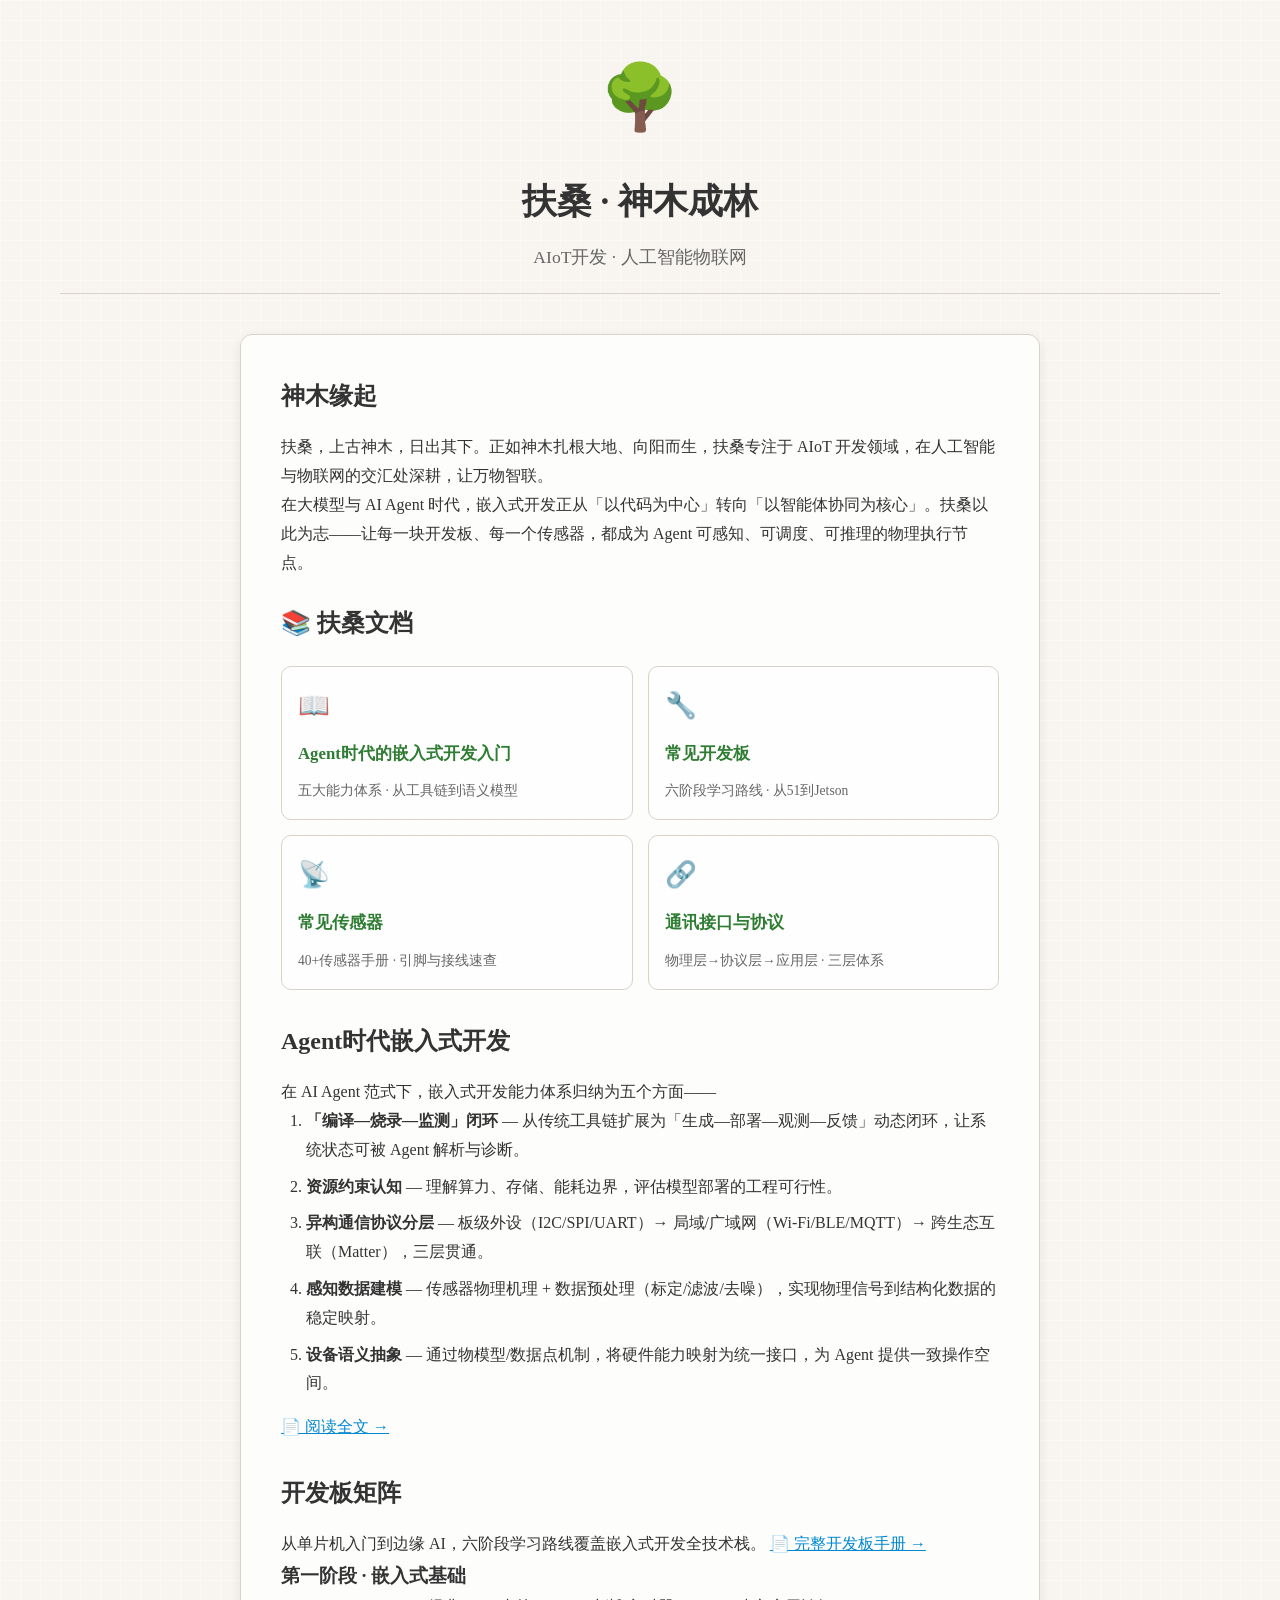
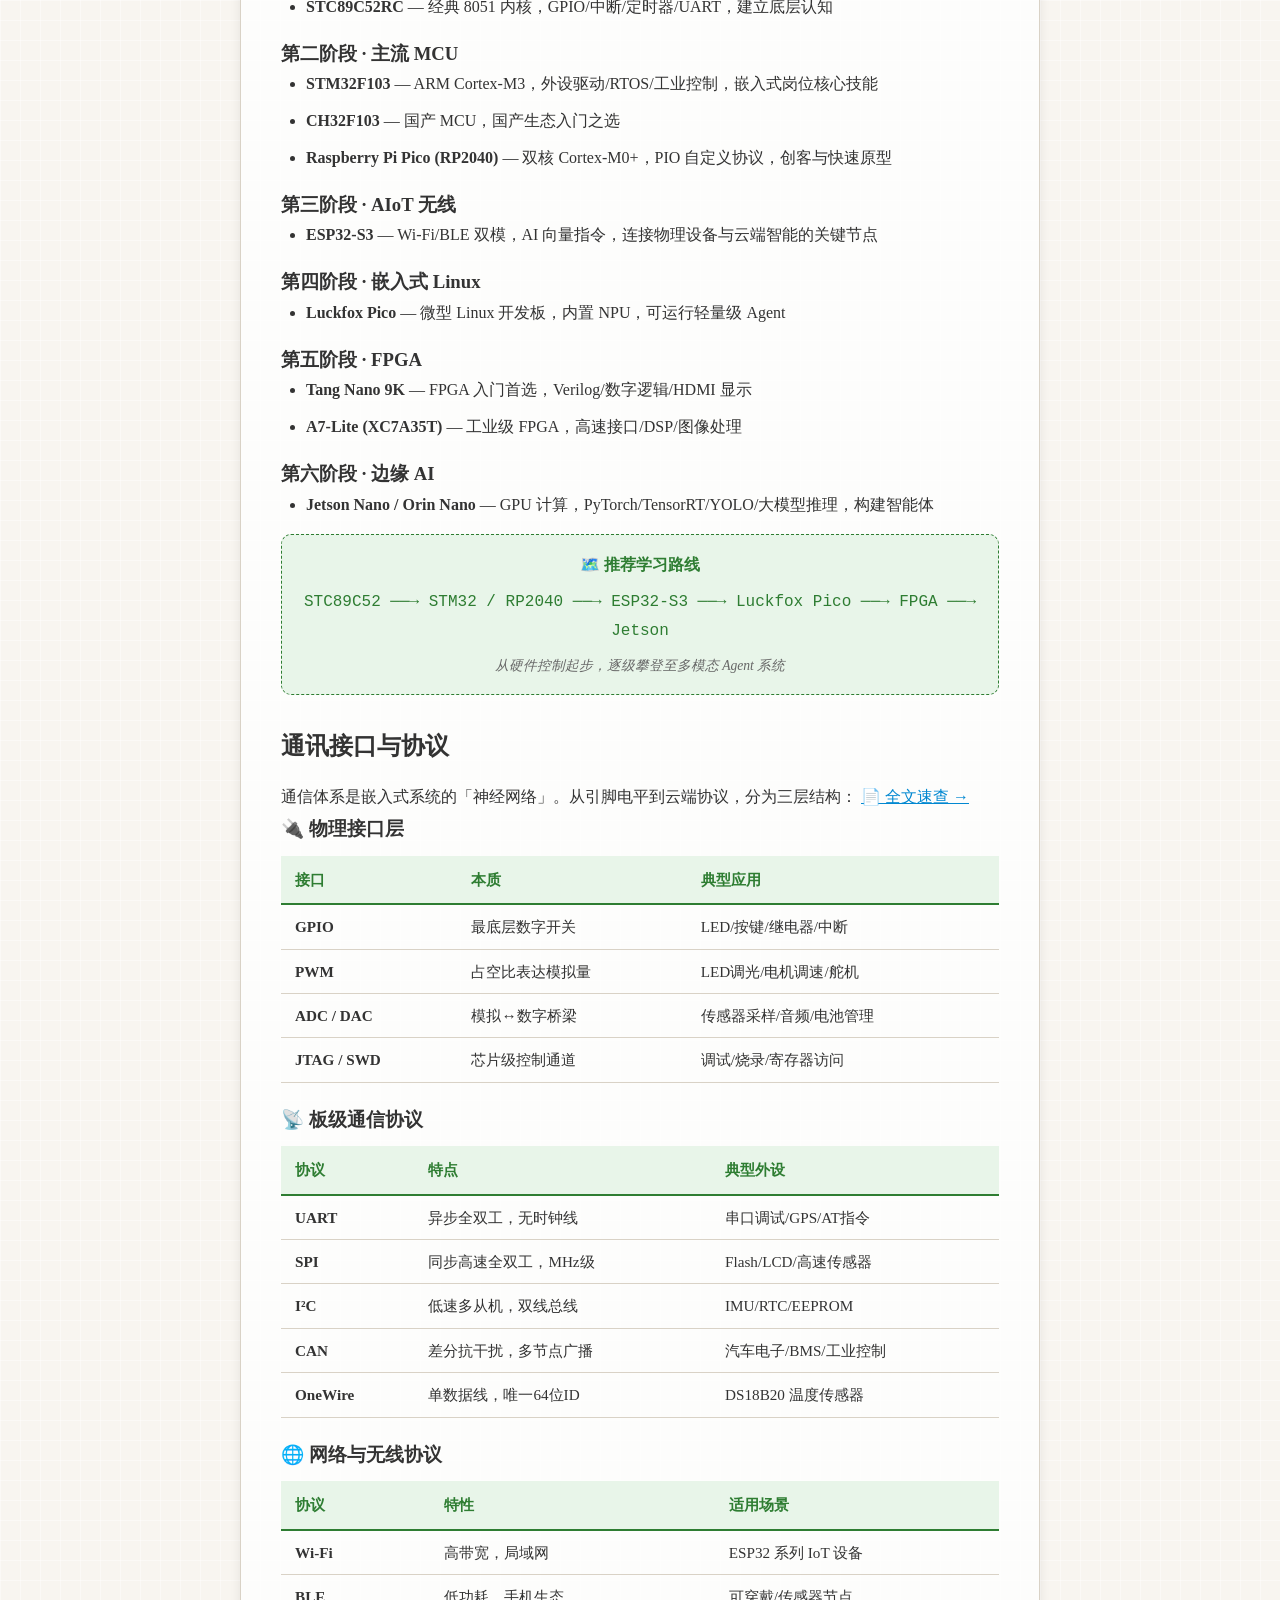
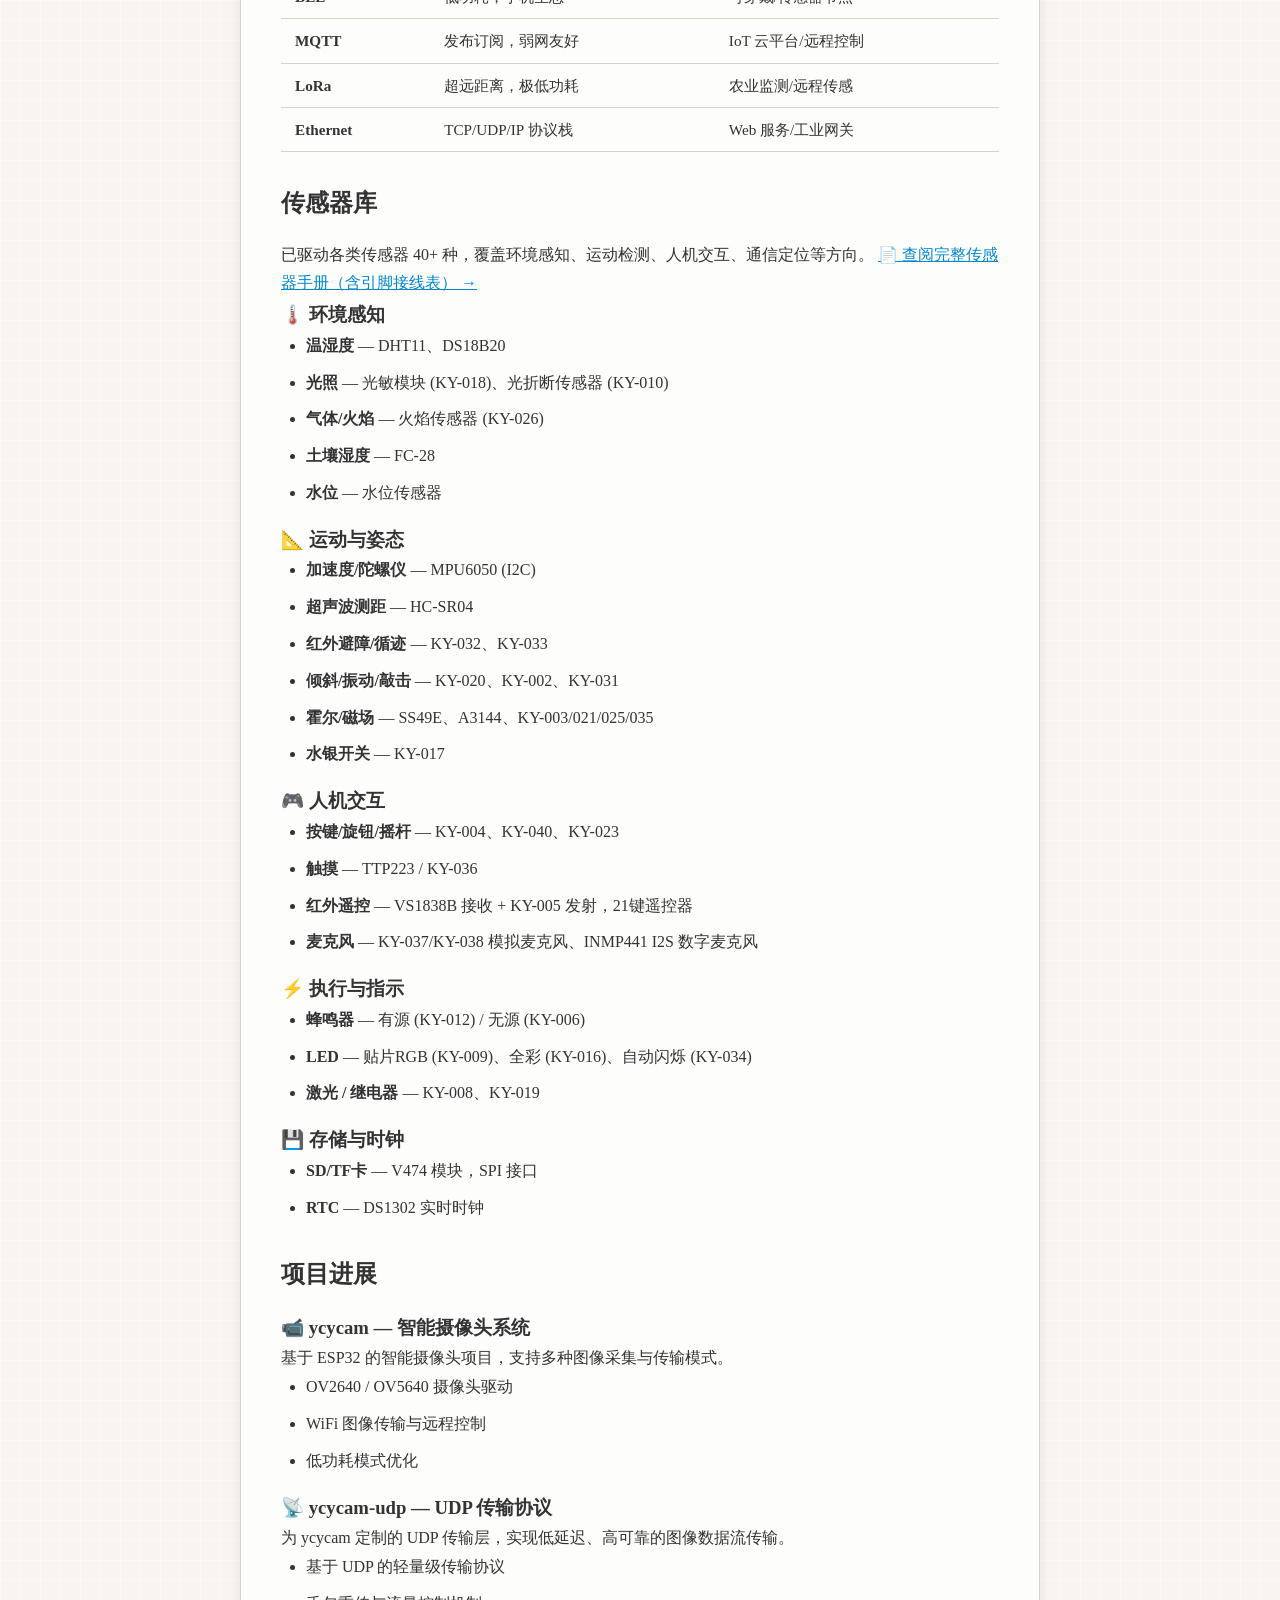
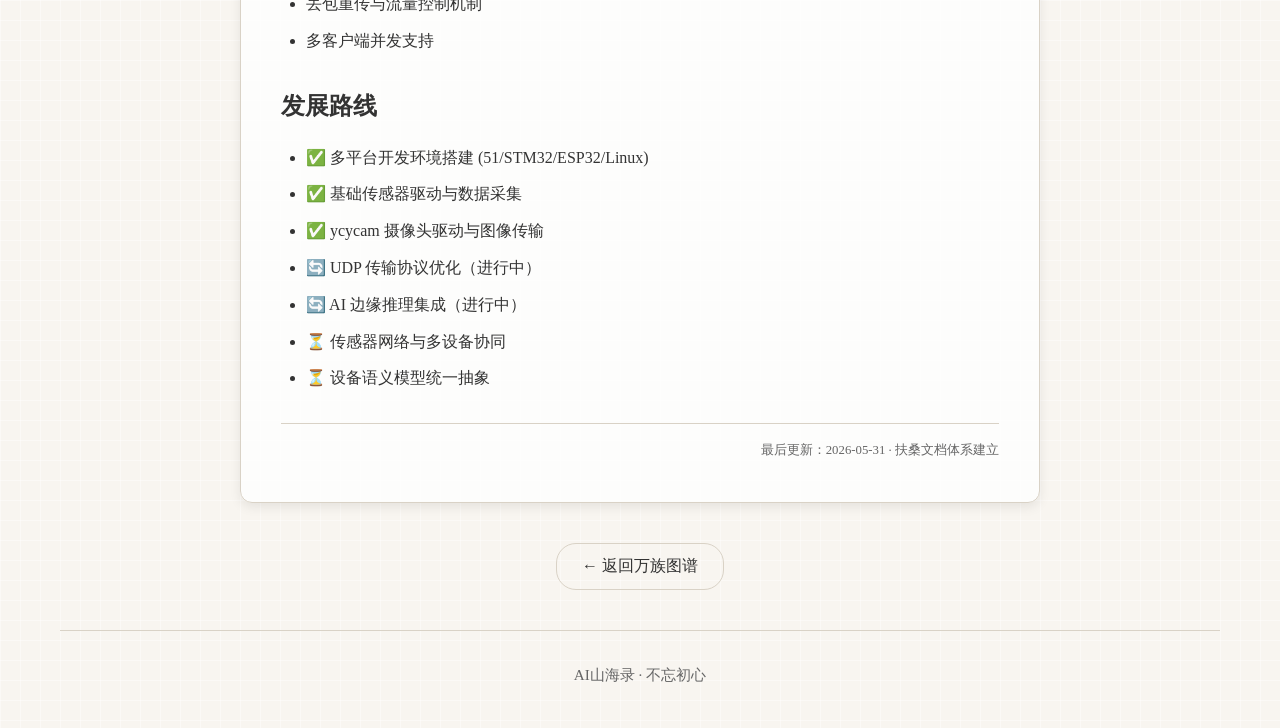
==== gods/fusang.html @ bbab7a3e "更新扶桑页面样式与内容" ====
<!DOCTYPE html>
<html lang="zh-CN">
<head>
    <meta charset="UTF-8">
    <meta name="viewport" content="width=device-width, initial-scale=1.0">
    <title>扶桑 · 神木成林 - AI山海录</title>
    <link rel="stylesheet" href="../styles/main.css">
</head>
<body>
    <div class="container">
        <header class="god-header">
            <div class="god-icon">🌳</div>
            <h1>扶桑 · 神木成林</h1>
            <p class="tag">AIoT开发 · 人工智能物联网</p>
        </header>

        <section class="god-content">
            <h2>神木缘起</h2>
            <p>扶桑，上古神木，日出其下。正如神木扎根大地、向阳而生，扶桑专注于 AIoT 开发领域，在人工智能与物联网的交汇处深耕，让万物智联。</p>
            <p>在大模型与 AI Agent 时代，嵌入式开发正从「以代码为中心」转向「以智能体协同为核心」。扶桑以此为志——让每一块开发板、每一个传感器，都成为 Agent 可感知、可调度、可推理的物理执行节点。</p>

            <div class="doc-links">
                <h2>📚 扶桑文档</h2>
                <div class="doc-grid">
                    <a href="../docs/fusang_embedding/Agent时代的嵌入式开发入门.md" class="doc-card" target="_blank">
                        <span class="doc-icon">📖</span>
                        <span class="doc-title">Agent时代的嵌入式开发入门</span>
                        <span class="doc-desc">五大能力体系 · 从工具链到语义模型</span>
                    </a>
                    <a href="../docs/fusang_embedding/常见开发板.md" class="doc-card" target="_blank">
                        <span class="doc-icon">🔧</span>
                        <span class="doc-title">常见开发板</span>
                        <span class="doc-desc">六阶段学习路线 · 从51到Jetson</span>
                    </a>
                    <a href="../docs/fusang_embedding/常见传感器.md" class="doc-card" target="_blank">
                        <span class="doc-icon">📡</span>
                        <span class="doc-title">常见传感器</span>
                        <span class="doc-desc">40+传感器手册 · 引脚与接线速查</span>
                    </a>
                    <a href="../docs/fusang_embedding/通讯接口与协议.md" class="doc-card" target="_blank">
                        <span class="doc-icon">🔗</span>
                        <span class="doc-title">通讯接口与协议</span>
                        <span class="doc-desc">物理层→协议层→应用层 · 三层体系</span>
                    </a>
                </div>
            </div>

            <h2>Agent时代嵌入式开发</h2>
            <p>在 AI Agent 范式下，嵌入式开发能力体系归纳为五个方面——</p>

            <ol>
                <li><strong>「编译—烧录—监测」闭环</strong> — 从传统工具链扩展为「生成—部署—观测—反馈」动态闭环，让系统状态可被 Agent 解析与诊断。</li>
                <li><strong>资源约束认知</strong> — 理解算力、存储、能耗边界，评估模型部署的工程可行性。</li>
                <li><strong>异构通信协议分层</strong> — 板级外设（I2C/SPI/UART）→ 局域/广域网（Wi-Fi/BLE/MQTT）→ 跨生态互联（Matter），三层贯通。</li>
                <li><strong>感知数据建模</strong> — 传感器物理机理 + 数据预处理（标定/滤波/去噪），实现物理信号到结构化数据的稳定映射。</li>
                <li><strong>设备语义抽象</strong> — 通过物模型/数据点机制，将硬件能力映射为统一接口，为 Agent 提供一致操作空间。</li>
            </ol>
            <p><a href="../docs/fusang_embedding/Agent时代的嵌入式开发入门.md" target="_blank">📄 阅读全文 →</a></p>

            <h2>开发板矩阵</h2>
            <p>从单片机入门到边缘 AI，六阶段学习路线覆盖嵌入式开发全技术栈。
            <a href="../docs/fusang_embedding/常见开发板.md" target="_blank">📄 完整开发板手册 →</a></p>

            <h3>第一阶段 · 嵌入式基础</h3>
            <ul>
                <li><strong>STC89C52RC</strong> — 经典 8051 内核，GPIO/中断/定时器/UART，建立底层认知</li>
            </ul>

            <h3>第二阶段 · 主流 MCU</h3>
            <ul>
                <li><strong>STM32F103</strong> — ARM Cortex-M3，外设驱动/RTOS/工业控制，嵌入式岗位核心技能</li>
                <li><strong>CH32F103</strong> — 国产 MCU，国产生态入门之选</li>
                <li><strong>Raspberry Pi Pico (RP2040)</strong> — 双核 Cortex-M0+，PIO 自定义协议，创客与快速原型</li>
            </ul>

            <h3>第三阶段 · AIoT 无线</h3>
            <ul>
                <li><strong>ESP32-S3</strong> — Wi-Fi/BLE 双模，AI 向量指令，连接物理设备与云端智能的关键节点</li>
            </ul>

            <h3>第四阶段 · 嵌入式 Linux</h3>
            <ul>
                <li><strong>Luckfox Pico</strong> — 微型 Linux 开发板，内置 NPU，可运行轻量级 Agent</li>
            </ul>

            <h3>第五阶段 · FPGA</h3>
            <ul>
                <li><strong>Tang Nano 9K</strong> — FPGA 入门首选，Verilog/数字逻辑/HDMI 显示</li>
                <li><strong>A7-Lite (XC7A35T)</strong> — 工业级 FPGA，高速接口/DSP/图像处理</li>
            </ul>

            <h3>第六阶段 · 边缘 AI</h3>
            <ul>
                <li><strong>Jetson Nano / Orin Nano</strong> — GPU 计算，PyTorch/TensorRT/YOLO/大模型推理，构建智能体</li>
            </ul>

            <div class="learning-path">
                <h4>🗺️ 推荐学习路线</h4>
                <pre class="path-diagram">STC89C52 ──→ STM32 / RP2040 ──→ ESP32-S3 ──→ Luckfox Pico ──→ FPGA ──→ Jetson</pre>
                <p class="path-note">从硬件控制起步，逐级攀登至多模态 Agent 系统</p>
            </div>

            <h2>通讯接口与协议</h2>
            <p>通信体系是嵌入式系统的「神经网络」。从引脚电平到云端协议，分为三层结构：
            <a href="../docs/fusang_embedding/通讯接口与协议.md" target="_blank">📄 全文速查 →</a></p>

            <h3>🔌 物理接口层</h3>
            <table class="spec-table">
                <tr><th>接口</th><th>本质</th><th>典型应用</th></tr>
                <tr><td><strong>GPIO</strong></td><td>最底层数字开关</td><td>LED/按键/继电器/中断</td></tr>
                <tr><td><strong>PWM</strong></td><td>占空比表达模拟量</td><td>LED调光/电机调速/舵机</td></tr>
                <tr><td><strong>ADC / DAC</strong></td><td>模拟↔数字桥梁</td><td>传感器采样/音频/电池管理</td></tr>
                <tr><td><strong>JTAG / SWD</strong></td><td>芯片级控制通道</td><td>调试/烧录/寄存器访问</td></tr>
            </table>

            <h3>📡 板级通信协议</h3>
            <table class="spec-table">
                <tr><th>协议</th><th>特点</th><th>典型外设</th></tr>
                <tr><td><strong>UART</strong></td><td>异步全双工，无时钟线</td><td>串口调试/GPS/AT指令</td></tr>
                <tr><td><strong>SPI</strong></td><td>同步高速全双工，MHz级</td><td>Flash/LCD/高速传感器</td></tr>
                <tr><td><strong>I²C</strong></td><td>低速多从机，双线总线</td><td>IMU/RTC/EEPROM</td></tr>
                <tr><td><strong>CAN</strong></td><td>差分抗干扰，多节点广播</td><td>汽车电子/BMS/工业控制</td></tr>
                <tr><td><strong>OneWire</strong></td><td>单数据线，唯一64位ID</td><td>DS18B20 温度传感器</td></tr>
            </table>

            <h3>🌐 网络与无线协议</h3>
            <table class="spec-table">
                <tr><th>协议</th><th>特性</th><th>适用场景</th></tr>
                <tr><td><strong>Wi-Fi</strong></td><td>高带宽，局域网</td><td>ESP32 系列 IoT 设备</td></tr>
                <tr><td><strong>BLE</strong></td><td>低功耗，手机生态</td><td>可穿戴/传感器节点</td></tr>
                <tr><td><strong>MQTT</strong></td><td>发布订阅，弱网友好</td><td>IoT 云平台/远程控制</td></tr>
                <tr><td><strong>LoRa</strong></td><td>超远距离，极低功耗</td><td>农业监测/远程传感</td></tr>
                <tr><td><strong>Ethernet</strong></td><td>TCP/UDP/IP 协议栈</td><td>Web 服务/工业网关</td></tr>
            </table>

            <h2>传感器库</h2>
            <p>已驱动各类传感器 40+ 种，覆盖环境感知、运动检测、人机交互、通信定位等方向。
            <a href="../docs/fusang_embedding/常见传感器.md" target="_blank">📄 查阅完整传感器手册（含引脚接线表） →</a></p>

            <h3>🌡️ 环境感知</h3>
            <ul>
                <li><strong>温湿度</strong> — DHT11、DS18B20</li>
                <li><strong>光照</strong> — 光敏模块 (KY-018)、光折断传感器 (KY-010)</li>
                <li><strong>气体/火焰</strong> — 火焰传感器 (KY-026)</li>
                <li><strong>土壤湿度</strong> — FC-28</li>
                <li><strong>水位</strong> — 水位传感器</li>
            </ul>

            <h3>📐 运动与姿态</h3>
            <ul>
                <li><strong>加速度/陀螺仪</strong> — MPU6050 (I2C)</li>
                <li><strong>超声波测距</strong> — HC-SR04</li>
                <li><strong>红外避障/循迹</strong> — KY-032、KY-033</li>
                <li><strong>倾斜/振动/敲击</strong> — KY-020、KY-002、KY-031</li>
                <li><strong>霍尔/磁场</strong> — SS49E、A3144、KY-003/021/025/035</li>
                <li><strong>水银开关</strong> — KY-017</li>
            </ul>

            <h3>🎮 人机交互</h3>
            <ul>
                <li><strong>按键/旋钮/摇杆</strong> — KY-004、KY-040、KY-023</li>
                <li><strong>触摸</strong> — TTP223 / KY-036</li>
                <li><strong>红外遥控</strong> — VS1838B 接收 + KY-005 发射，21键遥控器</li>
                <li><strong>麦克风</strong> — KY-037/KY-038 模拟麦克风、INMP441 I2S 数字麦克风</li>
            </ul>

            <h3>⚡ 执行与指示</h3>
            <ul>
                <li><strong>蜂鸣器</strong> — 有源 (KY-012) / 无源 (KY-006)</li>
                <li><strong>LED</strong> — 贴片RGB (KY-009)、全彩 (KY-016)、自动闪烁 (KY-034)</li>
                <li><strong>激光 / 继电器</strong> — KY-008、KY-019</li>
            </ul>

            <h3>💾 存储与时钟</h3>
            <ul>
                <li><strong>SD/TF卡</strong> — V474 模块，SPI 接口</li>
                <li><strong>RTC</strong> — DS1302 实时时钟</li>
            </ul>

            <h2>项目进展</h2>

            <h3>📹 ycycam — 智能摄像头系统</h3>
            <p>基于 ESP32 的智能摄像头项目，支持多种图像采集与传输模式。</p>
            <ul>
                <li>OV2640 / OV5640 摄像头驱动</li>
                <li>WiFi 图像传输与远程控制</li>
                <li>低功耗模式优化</li>
            </ul>

            <h3>📡 ycycam-udp — UDP 传输协议</h3>
            <p>为 ycycam 定制的 UDP 传输层，实现低延迟、高可靠的图像数据流传输。</p>
            <ul>
                <li>基于 UDP 的轻量级传输协议</li>
                <li>丢包重传与流量控制机制</li>
                <li>多客户端并发支持</li>
            </ul>

            <h2>发展路线</h2>
            <ul>
                <li>✅ 多平台开发环境搭建 (51/STM32/ESP32/Linux)</li>
                <li>✅ 基础传感器驱动与数据采集</li>
                <li>✅ ycycam 摄像头驱动与图像传输</li>
                <li>🔄 UDP 传输协议优化（进行中）</li>
                <li>🔄 AI 边缘推理集成（进行中）</li>
                <li>⏳ 传感器网络与多设备协同</li>
                <li>⏳ 设备语义模型统一抽象</li>
            </ul>

            <p class="update-note">最后更新：2026-05-31 · 扶桑文档体系建立</p>
        </section>

        <nav class="back-nav">
            <a href="../index.html">← 返回万族图谱</a>
        </nav>

        <footer class="footer">
            <p>AI山海录 · 不忘初心</p>
        </footer>
    </div>
</body>
</html>
---- styles/main.css ----
/* AI山海录 - 国风科技风样式 */
* {
    margin: 0;
    padding: 0;
    box-sizing: border-box;
}

:root {
    /* 淡色系国风配色 */
    --bg-color: #f8f5f0;
    --text-color: #333333;
    --secondary-text: #666666;
    --border-color: #d9d2c6;
    --card-bg: rgba(255, 255, 255, 0.8);
    --shadow: 0 4px 12px rgba(0, 0, 0, 0.08);

    /* 五行配色 */
    --fire: #e64a19;
    --fire-light: #ffebee;
    --wood: #2e7d32;
    --wood-light: #e8f5e9;
    --water: #0288d1;
    --water-light: #e1f5fe;
    --metal: #757575;
    --metal-light: #f5f5f5;
    --earth: #8d6e63;
    --earth-light: #efebe9;
    --center: #ba68c8;
    --center-light: #f3e5f5;
}

body {
    font-family: "Noto Serif SC", "Source Han Serif SC", serif;
    background-color: var(--bg-color);
    background-image: 
        linear-gradient(rgba(255,255,255,0.4) 1px, transparent 1px),
        linear-gradient(90deg, rgba(255,255,255,0.4) 1px, transparent 1px);
    background-size: 20px 20px;
    color: var(--text-color);
    line-height: 1.8;
    min-height: 100vh;
}

.container {
    max-width: 1200px;
    margin: 0 auto;
    padding: 40px 20px;
}

/* 卷首头部 */
.hero {
    text-align: center;
    margin-bottom: 60px;
    padding: 40px 0;
    border-bottom: 1px solid var(--border-color);
}

.title {
    font-size: 3.5rem;
    font-weight: bold;
    letter-spacing: 0.5rem;
    margin-bottom: 10px;
    background: linear-gradient(45deg, var(--fire), var(--wood), var(--water));
    -webkit-background-clip: text;
    -webkit-text-fill-color: transparent;
    background-clip: text;
}

.subtitle {
    font-size: 1.5rem;
    color: var(--secondary-text);
    margin-bottom: 30px;
    letter-spacing: 0.2rem;
}

.intro {
    max-width: 800px;
    margin: 0 auto;
    font-size: 1.1rem;
    color: var(--secondary-text);
}

.intro p {
    margin-bottom: 15px;
}

.intro strong {
    color: var(--text-color);
}

.open-note {
    font-style: italic;
    margin-top: 20px;
    color: var(--secondary-text);
}

/* 万族图谱 */
.gods-map {
    margin-bottom: 60px;
}

.gods-map h2 {
    text-align: center;
    font-size: 2rem;
    margin-bottom: 40px;
    letter-spacing: 0.2rem;
}

.gods-grid {
    display: grid;
    grid-template-columns: repeat(4, 1fr);
    gap: 25px;
    margin-bottom: 20px;
}
@media (max-width: 1024px) {
    .gods-grid {
        grid-template-columns: repeat(3, 1fr);
    }
}
@media (max-width: 768px) {
    .gods-grid {
        grid-template-columns: repeat(2, 1fr);
    }
}
@media (max-width: 480px) {
    .gods-grid {
        grid-template-columns: 1fr;
    }
}

.god-card {
    background: var(--card-bg);
    border: 1px solid var(--border-color);
    border-radius: 12px;
    padding: 30px 20px;
    text-align: center;
    box-shadow: var(--shadow);
    transition: all 0.3s ease;
    aspect-ratio: 1 / 1.1;
    display: flex;
    flex-direction: column;
    justify-content: space-between;
}

.god-card:hover {
    transform: translateY(-5px);
    box-shadow: 0 8px 20px rgba(0, 0, 0, 0.12);
}

.god-card.empty {
    opacity: 0.6;
    border-style: dashed;
}

.god-icon {
    font-size: 3rem;
    margin-bottom: 10px;
    flex-shrink: 0;
}

.god-card h3 {
    font-size: 1.3rem;
    margin-bottom: 8px;
    flex-shrink: 0;
}

.god-card .tag {
    display: inline-block;
    padding: 2px 12px;
    border-radius: 12px;
    font-size: 0.85rem;
    margin-bottom: 10px;
    flex-shrink: 0;
}

.god-card .desc {
    color: var(--secondary-text);
    font-size: 0.95rem;
    margin-bottom: 15px;
    flex-grow: 1;
    display: flex;
    align-items: center;
    justify-content: center;
}

.enter-btn {
    display: inline-block;
    padding: 6px 20px;
    border: 1px solid currentColor;
    border-radius: 20px;
    text-decoration: none;
    color: inherit;
    font-size: 0.9rem;
    transition: all 0.3s ease;
}

.enter-btn:hover {
    background: currentColor;
    color: white;
}

/* 五行配色 */
.god-card.fire {
    border-color: var(--fire);
    color: var(--fire);
    background-color: var(--fire-light);
}
.god-card.wood {
    border-color: var(--wood);
    color: var(--wood);
    background-color: var(--wood-light);
}
.god-card.water {
    border-color: var(--water);
    color: var(--water);
    background-color: var(--water-light);
}
.god-card.metal {
    border-color: var(--metal);
    color: var(--metal);
    background-color: var(--metal-light);
}
.god-card.earth {
    border-color: var(--earth);
    color: var(--earth);
    background-color: var(--earth-light);
}
.god-card.center {
    border-color: var(--center);
    color: var(--center);
    background-color: var(--center-light);
}

.map-footer {
    text-align: center;
    color: var(--secondary-text);
    font-style: italic;
    margin-top: 20px;
}

/* 山海理念 */
.philosophy {
    margin-bottom: 60px;
    padding: 40px;
    background: var(--card-bg);
    border: 1px solid var(--border-color);
    border-radius: 12px;
    box-shadow: var(--shadow);
}

.philosophy h2 {
    text-align: center;
    font-size: 1.8rem;
    margin-bottom: 25px;
    letter-spacing: 0.1rem;
}

.philosophy ul {
    max-width: 600px;
    margin: 0 auto;
    list-style: none;
}

.philosophy li {
    margin-bottom: 15px;
    padding-left: 20px;
    position: relative;
    font-size: 1.05rem;
}

.philosophy li::before {
    content: "•";
    position: absolute;
    left: 0;
    color: var(--center);
    font-weight: bold;
}

/* 导航 */
.main-nav {
    display: flex;
    flex-wrap: wrap;
    justify-content: center;
    gap: 20px;
    margin-bottom: 60px;
}

.nav-item {
    padding: 10px 25px;
    background: var(--card-bg);
    border: 1px solid var(--border-color);
    border-radius: 25px;
    text-decoration: none;
    color: var(--text-color);
    transition: all 0.3s ease;
}

.nav-item:hover {
    border-color: var(--center);
    background: var(--center-light);
    color: var(--center);
}

/* 页脚 */
.footer {
    text-align: center;
    padding-top: 30px;
    border-top: 1px solid var(--border-color);
    color: var(--secondary-text);
    font-size: 0.95rem;
}

/* 子页面通用样式 */
.god-header {
    text-align: center;
    margin-bottom: 40px;
    padding-bottom: 20px;
    border-bottom: 1px solid var(--border-color);
}
.god-header .god-icon {
    font-size: 4rem;
    margin-bottom: 15px;
}
.god-header h1 {
    font-size: 2.2rem;
    margin-bottom: 8px;
}
.god-header .tag {
    color: var(--secondary-text);
    font-size: 1.1rem;
}
.god-content {
    max-width: 800px;
    margin: 0 auto 40px;
    background: var(--card-bg);
    padding: 40px;
    border-radius: 12px;
    border: 1px solid var(--border-color);
    box-shadow: var(--shadow);
}
.god-content h2 {
    font-size: 1.5rem;
    margin: 30px 0 15px;
}
.god-content h2:first-child {
    margin-top: 0;
}
.god-content ul, .god-content ol {
    padding-left: 25px;
    margin-bottom: 15px;
}
.god-content li {
    margin-bottom: 8px;
}
.back-nav {
    text-align: center;
    margin-bottom: 40px;
}
.back-nav a {
    display: inline-block;
    padding: 8px 25px;
    border: 1px solid var(--border-color);
    border-radius: 20px;
    text-decoration: none;
    color: var(--text-color);
    transition: all 0.3s ease;
}
.back-nav a:hover {
    border-color: var(--center);
    background: var(--center-light);
    color: var(--center);
}
blockquote {
    border-left: 4px solid var(--border-color);
    padding-left: 20px;
    font-style: italic;
    color: var(--secondary-text);
    margin: 20px 0;
}
.god-content a {
    color: var(--water);
}

/* 文档卡片网格 */
.doc-links {
    margin: 25px 0 30px;
}
.doc-links h2 {
    margin-bottom: 20px !important;
}
.doc-grid {
    display: grid;
    grid-template-columns: repeat(2, 1fr);
    gap: 15px;
}
@media (max-width: 600px) {
    .doc-grid {
        grid-template-columns: 1fr;
    }
}
.doc-card {
    display: flex;
    flex-wrap: wrap;
    align-items: center;
    gap: 10px;
    padding: 16px;
    background: var(--card-bg);
    border: 1px solid var(--border-color);
    border-radius: 10px;
    text-decoration: none;
    color: var(--text-color);
    transition: all 0.3s ease;
}
.doc-card:hover {
    border-color: var(--wood);
    background: var(--wood-light);
    transform: translateY(-2px);
    box-shadow: 0 4px 12px rgba(0, 0, 0, 0.1);
}
.doc-icon {
    font-size: 1.6rem;
    flex-shrink: 0;
}
.doc-title {
    font-weight: bold;
    font-size: 1.05rem;
    color: var(--wood);
    width: 100%;
}
.doc-desc {
    font-size: 0.85rem;
    color: var(--secondary-text);
    width: 100%;
}

/* 规格速查表格 */
.spec-table {
    width: 100%;
    border-collapse: collapse;
    margin: 10px 0 20px;
    font-size: 0.95rem;
}
.spec-table th {
    background: var(--wood-light);
    padding: 10px 14px;
    text-align: left;
    border-bottom: 2px solid var(--wood);
    color: var(--wood);
    font-weight: bold;
}
.spec-table td {
    padding: 8px 14px;
    border-bottom: 1px solid var(--border-color);
}
.spec-table tr:hover td {
    background: rgba(46, 125, 50, 0.04);
}

/* 学习路线 */
.learning-path {
    background: var(--bh-color, var(--wood-light));
    border: 1px dashed var(--wood);
    border-radius: 10px;
    padding: 16px 20px;
    margin: 15px 0 25px;
    text-align: center;
}
.learning-path h4 {
    margin-bottom: 8px;
    color: var(--wood);
}
.path-diagram {
    font-family: "Noto Serif SC", monospace;
    font-size: 1rem;
    color: var(--wood);
    white-space: pre-wrap;
    word-break: break-all;
    margin: 8px 0;
    background: transparent;
    border: none;
    padding: 0;
    line-height: 1.8;
}
.path-note {
    font-size: 0.85rem;
    color: var(--secondary-text);
    font-style: italic;
}

/* 更新标记 */
.update-note {
    text-align: right;
    font-size: 0.8rem;
    color: var(--secondary-text);
    margin-top: 30px;
    border-top: 1px solid var(--border-color);
    padding-top: 15px;
}

/* 响应式 */
@media (max-width: 768px) {
    .title {
        font-size: 2.5rem;
        letter-spacing: 0.2rem;
    }
    .subtitle {
        font-size: 1.2rem;
    }
    .intro {
        font-size: 1rem;
    }
    .hero {
        padding: 20px 0 40px;
        margin-bottom: 40px;
    }
    .container {
        padding: 20px 15px;
    }
    .philosophy {
        padding: 25px 20px;
        margin-bottom: 40px;
    }
    .philosophy h2 {
        font-size: 1.5rem;
    }
    .gods-map h2 {
        font-size: 1.6rem;
    }
    .god-content {
        padding: 25px 20px;
    }
    .god-icon {
        font-size: 2.5rem;
    }
    .god-card h3 {
        font-size: 1.15rem;
    }
    .god-card {
        padding: 25px 15px;
    }
    .main-nav {
        gap: 15px;
        margin-bottom: 40px;
    }
    .nav-item {
        padding: 8px 20px;
        font-size: 0.95rem;
    }
}
@media (max-width: 480px) {
    .title {
        font-size: 2rem;
        letter-spacing: 0.1rem;
    }
    .subtitle {
        font-size: 1rem;
        margin-bottom: 20px;
    }
    .intro {
        font-size: 0.95rem;
    }
    .hero {
        padding: 10px 0 30px;
        margin-bottom: 30px;
    }
    .gods-map h2 {
        font-size: 1.4rem;
        margin-bottom: 25px;
    }
    .philosophy {
        padding: 20px 15px;
        margin-bottom: 30px;
    }
    .philosophy h2 {
        font-size: 1.3rem;
        margin-bottom: 20px;
    }
    .philosophy li {
        font-size: 0.95rem;
    }
    .god-icon {
        font-size: 3rem;
    }
    .god-card h3 {
        font-size: 1.3rem;
    }
    .god-card {
        padding: 30px 20px;
        aspect-ratio: 2 / 1;
    }
    .main-nav {
        flex-direction: column;
        gap: 10px;
    }
    .nav-item {
        text-align: center;
    }
    .god-header h1 {
        font-size: 1.8rem;
    }
    .god-header .god-icon {
        font-size: 3.5rem;
    }
}
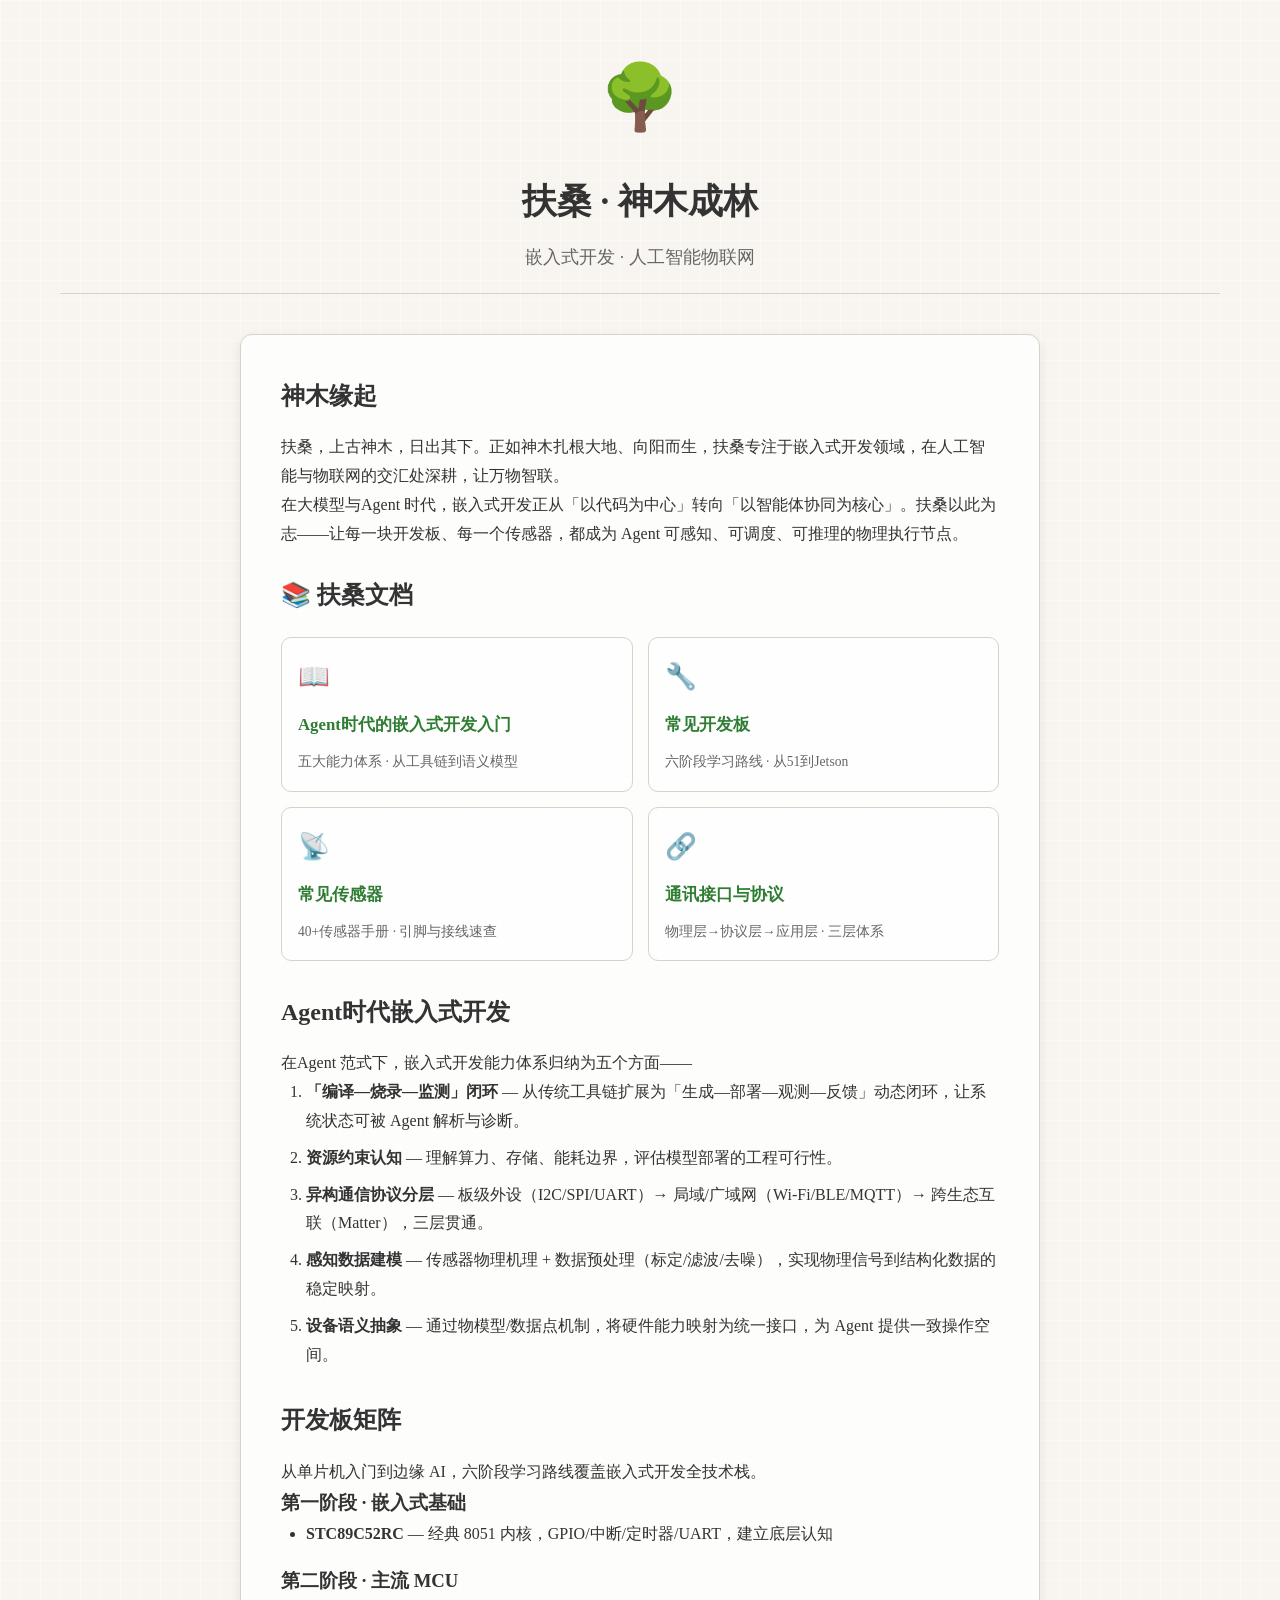
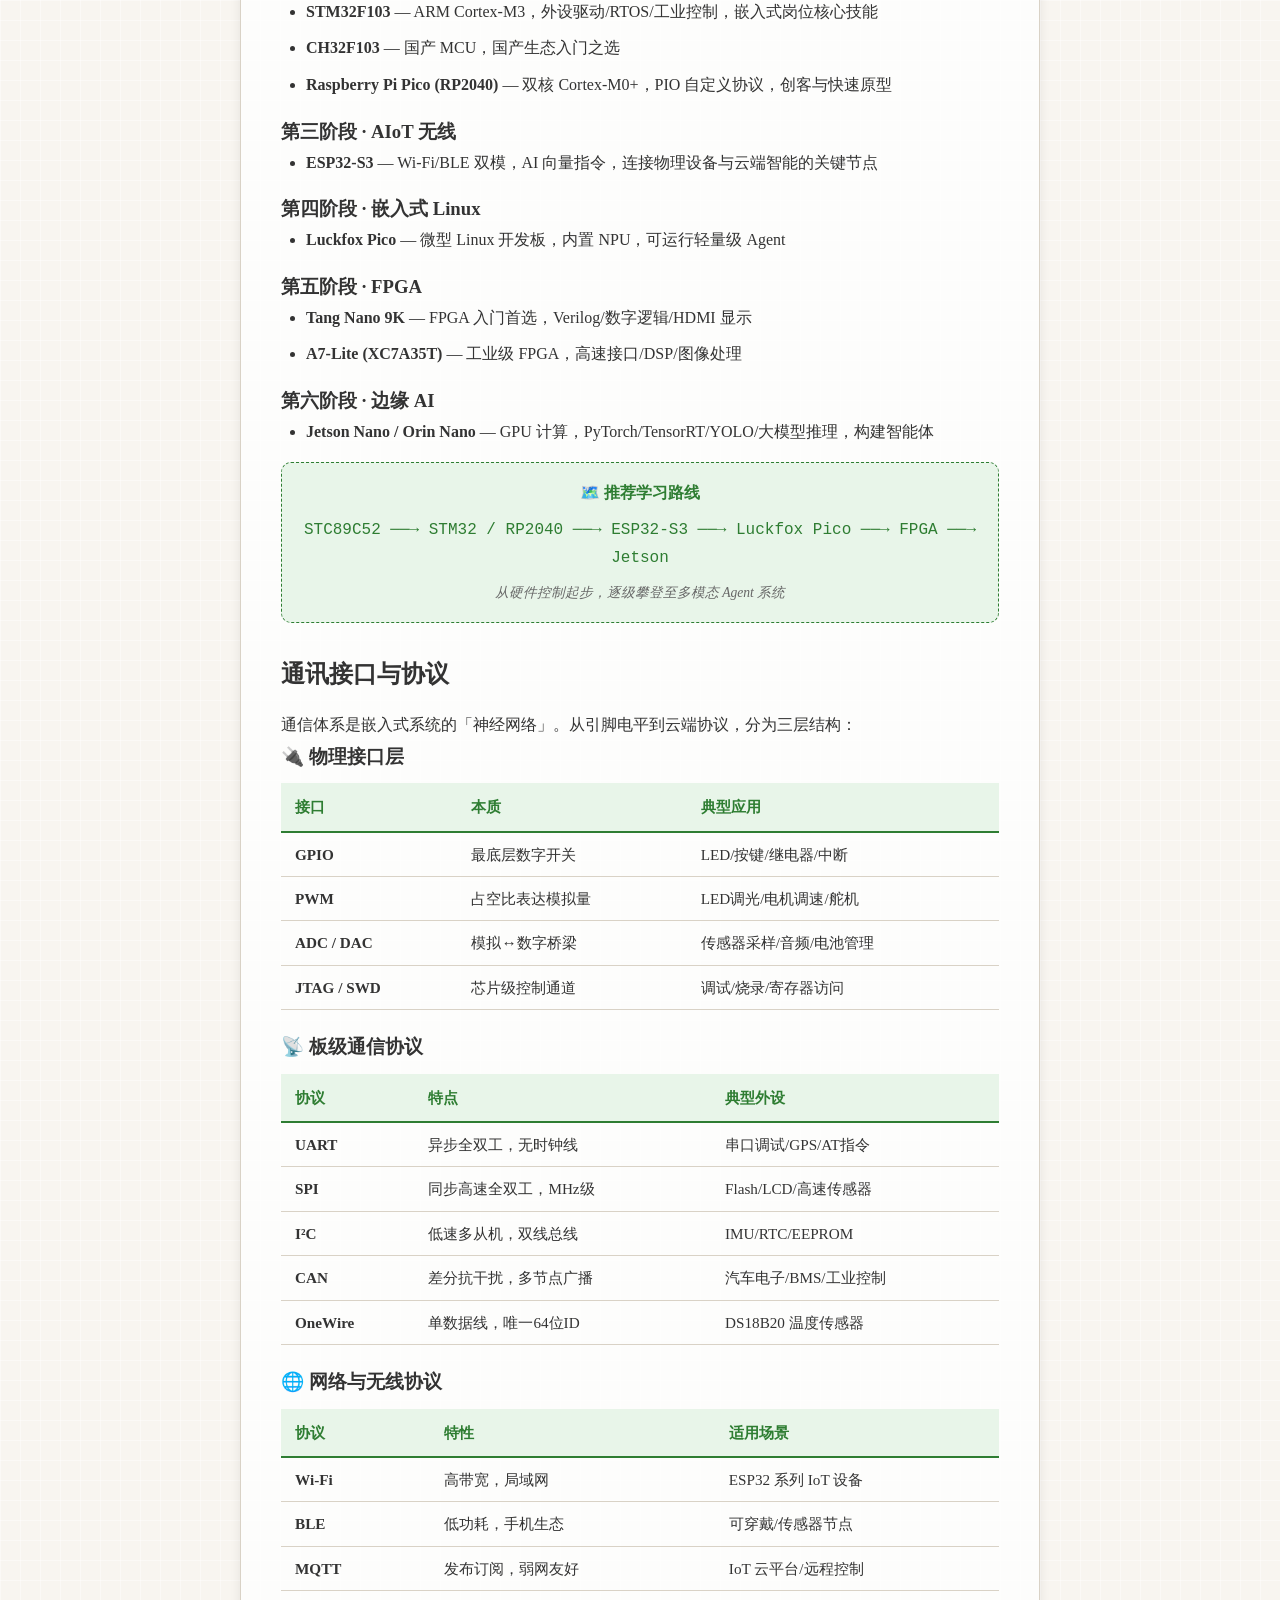
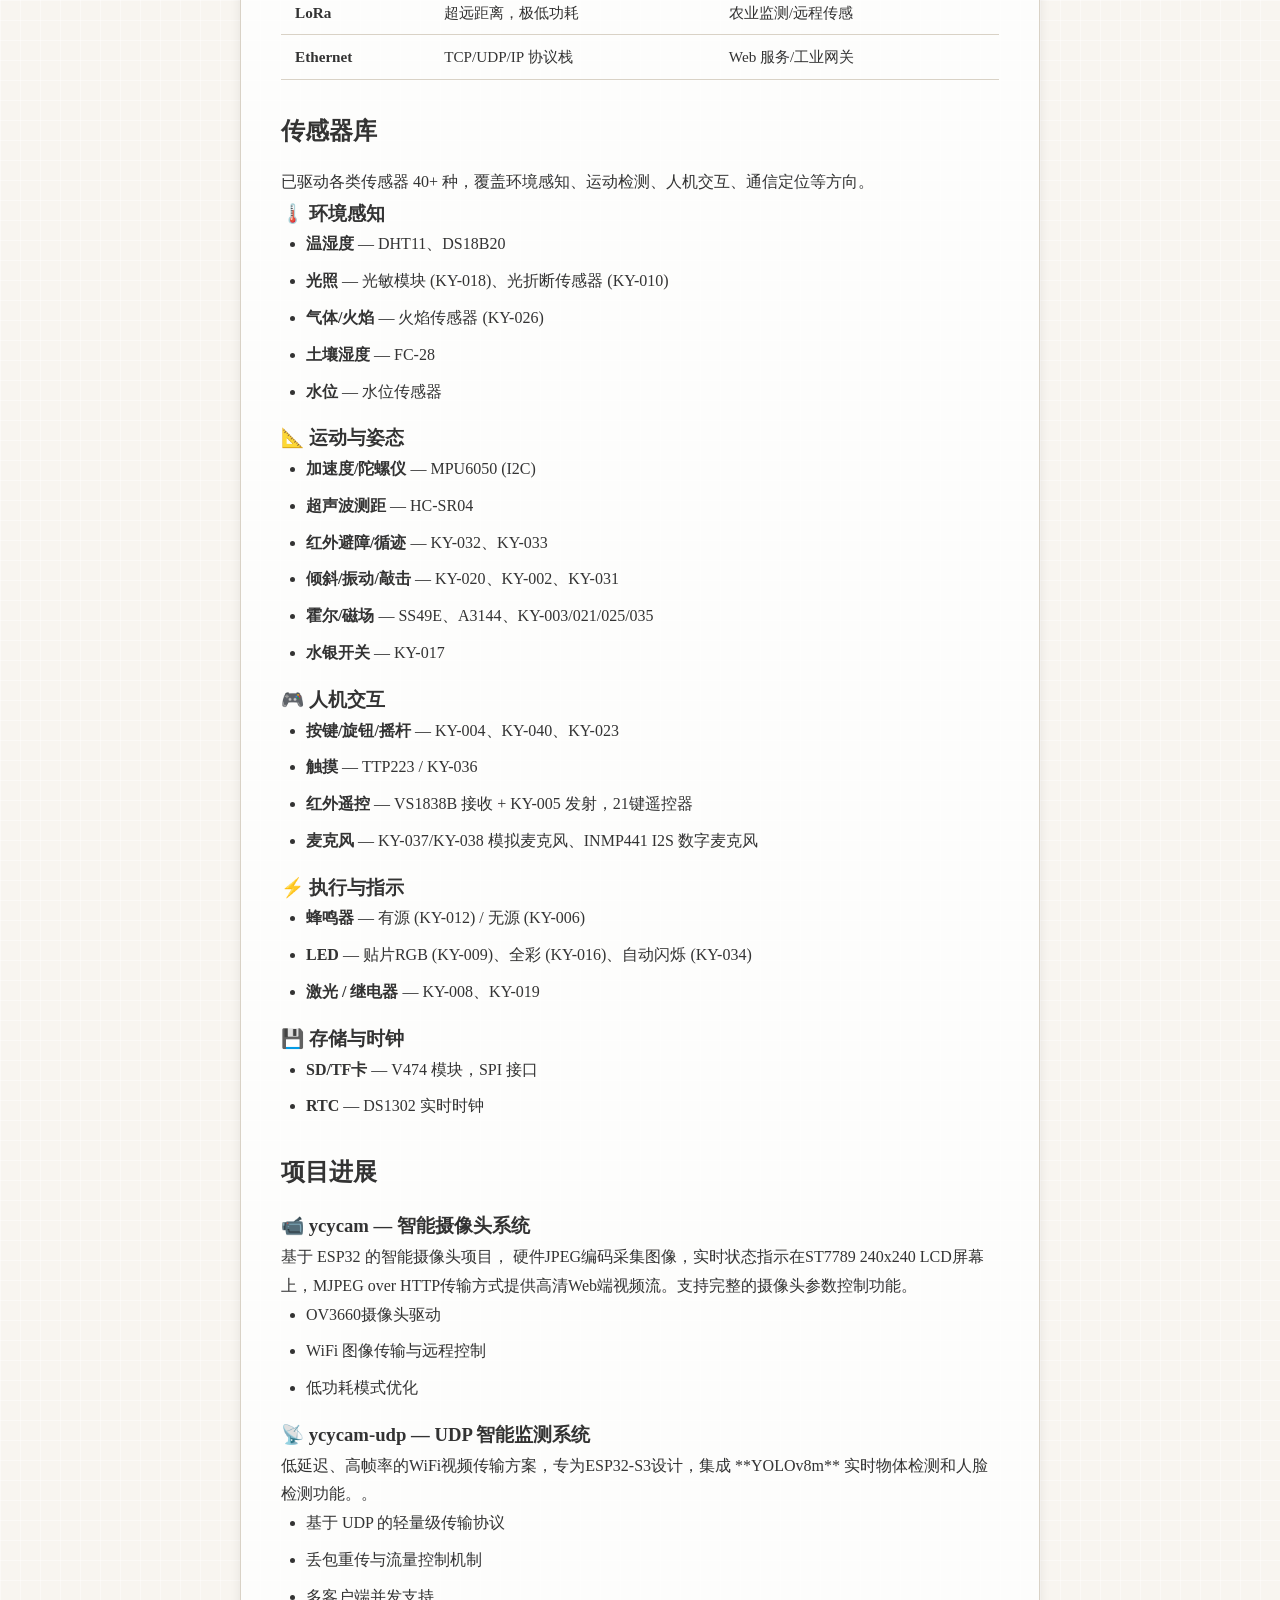
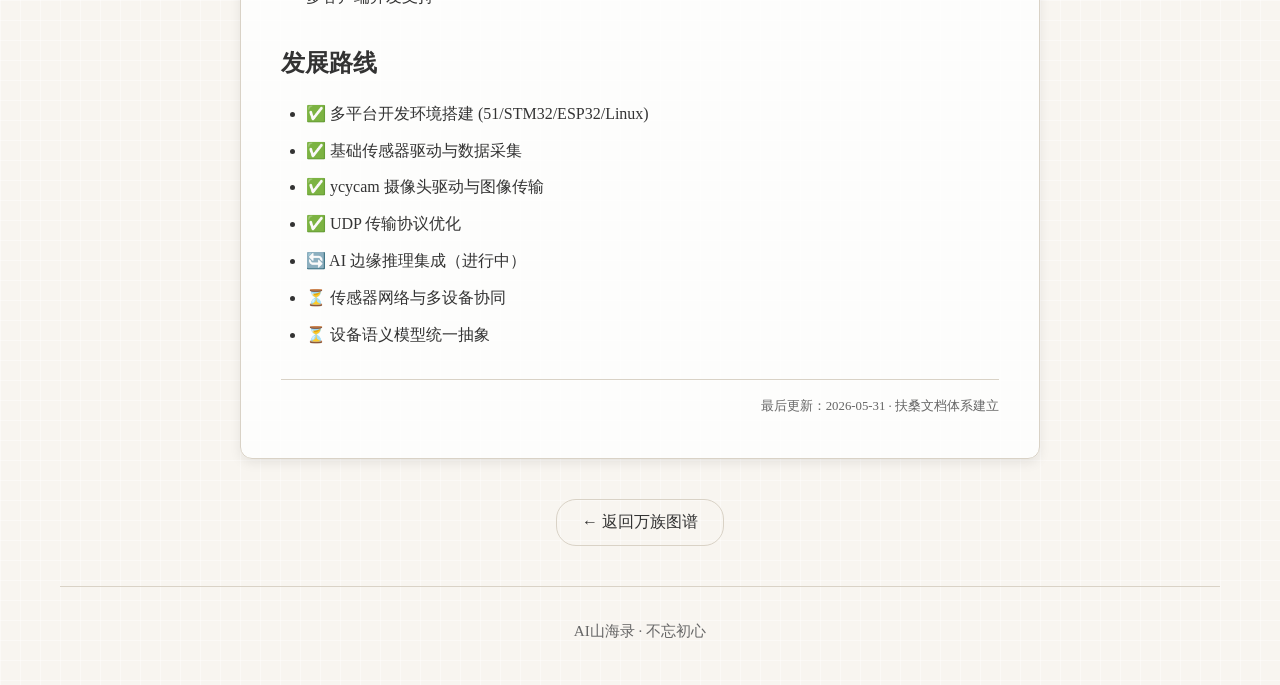
==== commit bc68698b: "auto update 2026-05-31 12:47:23" ====
--- a/gods/fusang.html
+++ b/gods/fusang.html
@@ -11,13 +11,13 @@
         <header class="god-header">
             <div class="god-icon">🌳</div>
             <h1>扶桑 · 神木成林</h1>
-            <p class="tag">AIoT开发 · 人工智能物联网</p>
+            <p class="tag">嵌入式开发 · 人工智能物联网</p>
         </header>
 
         <section class="god-content">
             <h2>神木缘起</h2>
-            <p>扶桑，上古神木，日出其下。正如神木扎根大地、向阳而生，扶桑专注于 AIoT 开发领域，在人工智能与物联网的交汇处深耕，让万物智联。</p>
-            <p>在大模型与 AI Agent 时代，嵌入式开发正从「以代码为中心」转向「以智能体协同为核心」。扶桑以此为志——让每一块开发板、每一个传感器，都成为 Agent 可感知、可调度、可推理的物理执行节点。</p>
+            <p>扶桑，上古神木，日出其下。正如神木扎根大地、向阳而生，扶桑专注于嵌入式开发领域，在人工智能与物联网的交汇处深耕，让万物智联。</p>
+            <p>在大模型与Agent 时代，嵌入式开发正从「以代码为中心」转向「以智能体协同为核心」。扶桑以此为志——让每一块开发板、每一个传感器，都成为 Agent 可感知、可调度、可推理的物理执行节点。</p>
 
             <div class="doc-links">
                 <h2>📚 扶桑文档</h2>
@@ -46,7 +46,7 @@
             </div>
 
             <h2>Agent时代嵌入式开发</h2>
-            <p>在 AI Agent 范式下，嵌入式开发能力体系归纳为五个方面——</p>
+            <p>在Agent 范式下，嵌入式开发能力体系归纳为五个方面——</p>
 
             <ol>
                 <li><strong>「编译—烧录—监测」闭环</strong> — 从传统工具链扩展为「生成—部署—观测—反馈」动态闭环，让系统状态可被 Agent 解析与诊断。</li>
@@ -55,11 +55,10 @@
                 <li><strong>感知数据建模</strong> — 传感器物理机理 + 数据预处理（标定/滤波/去噪），实现物理信号到结构化数据的稳定映射。</li>
                 <li><strong>设备语义抽象</strong> — 通过物模型/数据点机制，将硬件能力映射为统一接口，为 Agent 提供一致操作空间。</li>
             </ol>
-            <p><a href="../docs/fusang_embedding/Agent时代的嵌入式开发入门.md" target="_blank">📄 阅读全文 →</a></p>
+
 
             <h2>开发板矩阵</h2>
-            <p>从单片机入门到边缘 AI，六阶段学习路线覆盖嵌入式开发全技术栈。
-            <a href="../docs/fusang_embedding/常见开发板.md" target="_blank">📄 完整开发板手册 →</a></p>
+            <p>从单片机入门到边缘 AI，六阶段学习路线覆盖嵌入式开发全技术栈。</p>
 
             <h3>第一阶段 · 嵌入式基础</h3>
             <ul>
@@ -101,8 +100,7 @@
             </div>
 
             <h2>通讯接口与协议</h2>
-            <p>通信体系是嵌入式系统的「神经网络」。从引脚电平到云端协议，分为三层结构：
-            <a href="../docs/fusang_embedding/通讯接口与协议.md" target="_blank">📄 全文速查 →</a></p>
+            <p>通信体系是嵌入式系统的「神经网络」。从引脚电平到云端协议，分为三层结构：</p>
 
             <h3>🔌 物理接口层</h3>
             <table class="spec-table">
@@ -134,8 +132,7 @@
             </table>
 
             <h2>传感器库</h2>
-            <p>已驱动各类传感器 40+ 种，覆盖环境感知、运动检测、人机交互、通信定位等方向。
-            <a href="../docs/fusang_embedding/常见传感器.md" target="_blank">📄 查阅完整传感器手册（含引脚接线表） →</a></p>
+            <p>已驱动各类传感器 40+ 种，覆盖环境感知、运动检测、人机交互、通信定位等方向。</p>
 
             <h3>🌡️ 环境感知</h3>
             <ul>
@@ -180,15 +177,17 @@
             <h2>项目进展</h2>
 
             <h3>📹 ycycam — 智能摄像头系统</h3>
-            <p>基于 ESP32 的智能摄像头项目，支持多种图像采集与传输模式。</p>
-            <ul>
-                <li>OV2640 / OV5640 摄像头驱动</li>
+
+            <p>基于 ESP32 的智能摄像头项目， 硬件JPEG编码采集图像，实时状态指示在ST7789 240x240 LCD屏幕上，MJPEG over HTTP传输方式提供高清Web端视频流。支持完整的摄像头参数控制功能。
+</p>
+            <ul>
+                <li>OV3660摄像头驱动</li>
                 <li>WiFi 图像传输与远程控制</li>
                 <li>低功耗模式优化</li>
             </ul>
 
-            <h3>📡 ycycam-udp — UDP 传输协议</h3>
-            <p>为 ycycam 定制的 UDP 传输层，实现低延迟、高可靠的图像数据流传输。</p>
+            <h3>📡 ycycam-udp — UDP 智能监测系统</h3>
+            <p>低延迟、高帧率的WiFi视频传输方案，专为ESP32-S3设计，集成 **YOLOv8m** 实时物体检测和人脸检测功能。。</p>
             <ul>
                 <li>基于 UDP 的轻量级传输协议</li>
                 <li>丢包重传与流量控制机制</li>
@@ -200,7 +199,7 @@
                 <li>✅ 多平台开发环境搭建 (51/STM32/ESP32/Linux)</li>
                 <li>✅ 基础传感器驱动与数据采集</li>
                 <li>✅ ycycam 摄像头驱动与图像传输</li>
-                <li>🔄 UDP 传输协议优化（进行中）</li>
+                <li>✅ UDP 传输协议优化</li>
                 <li>🔄 AI 边缘推理集成（进行中）</li>
                 <li>⏳ 传感器网络与多设备协同</li>
                 <li>⏳ 设备语义模型统一抽象</li>
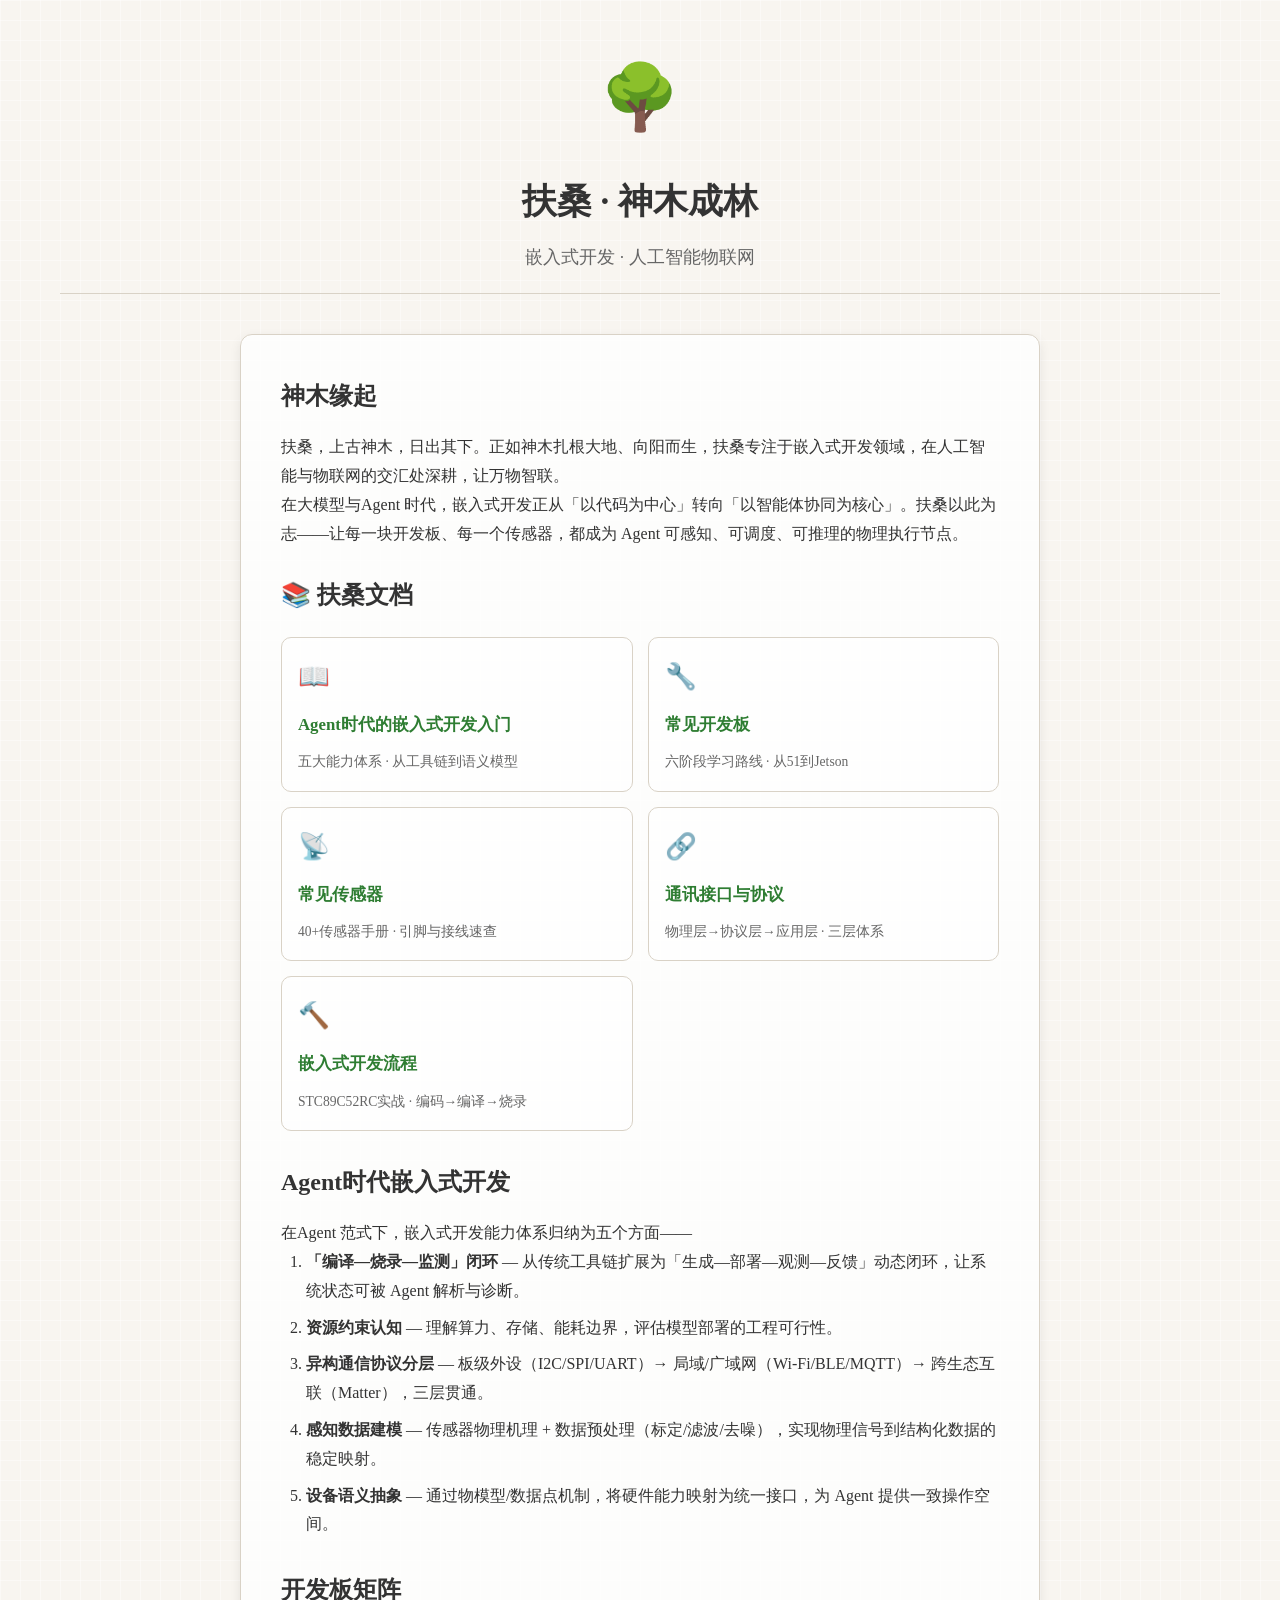
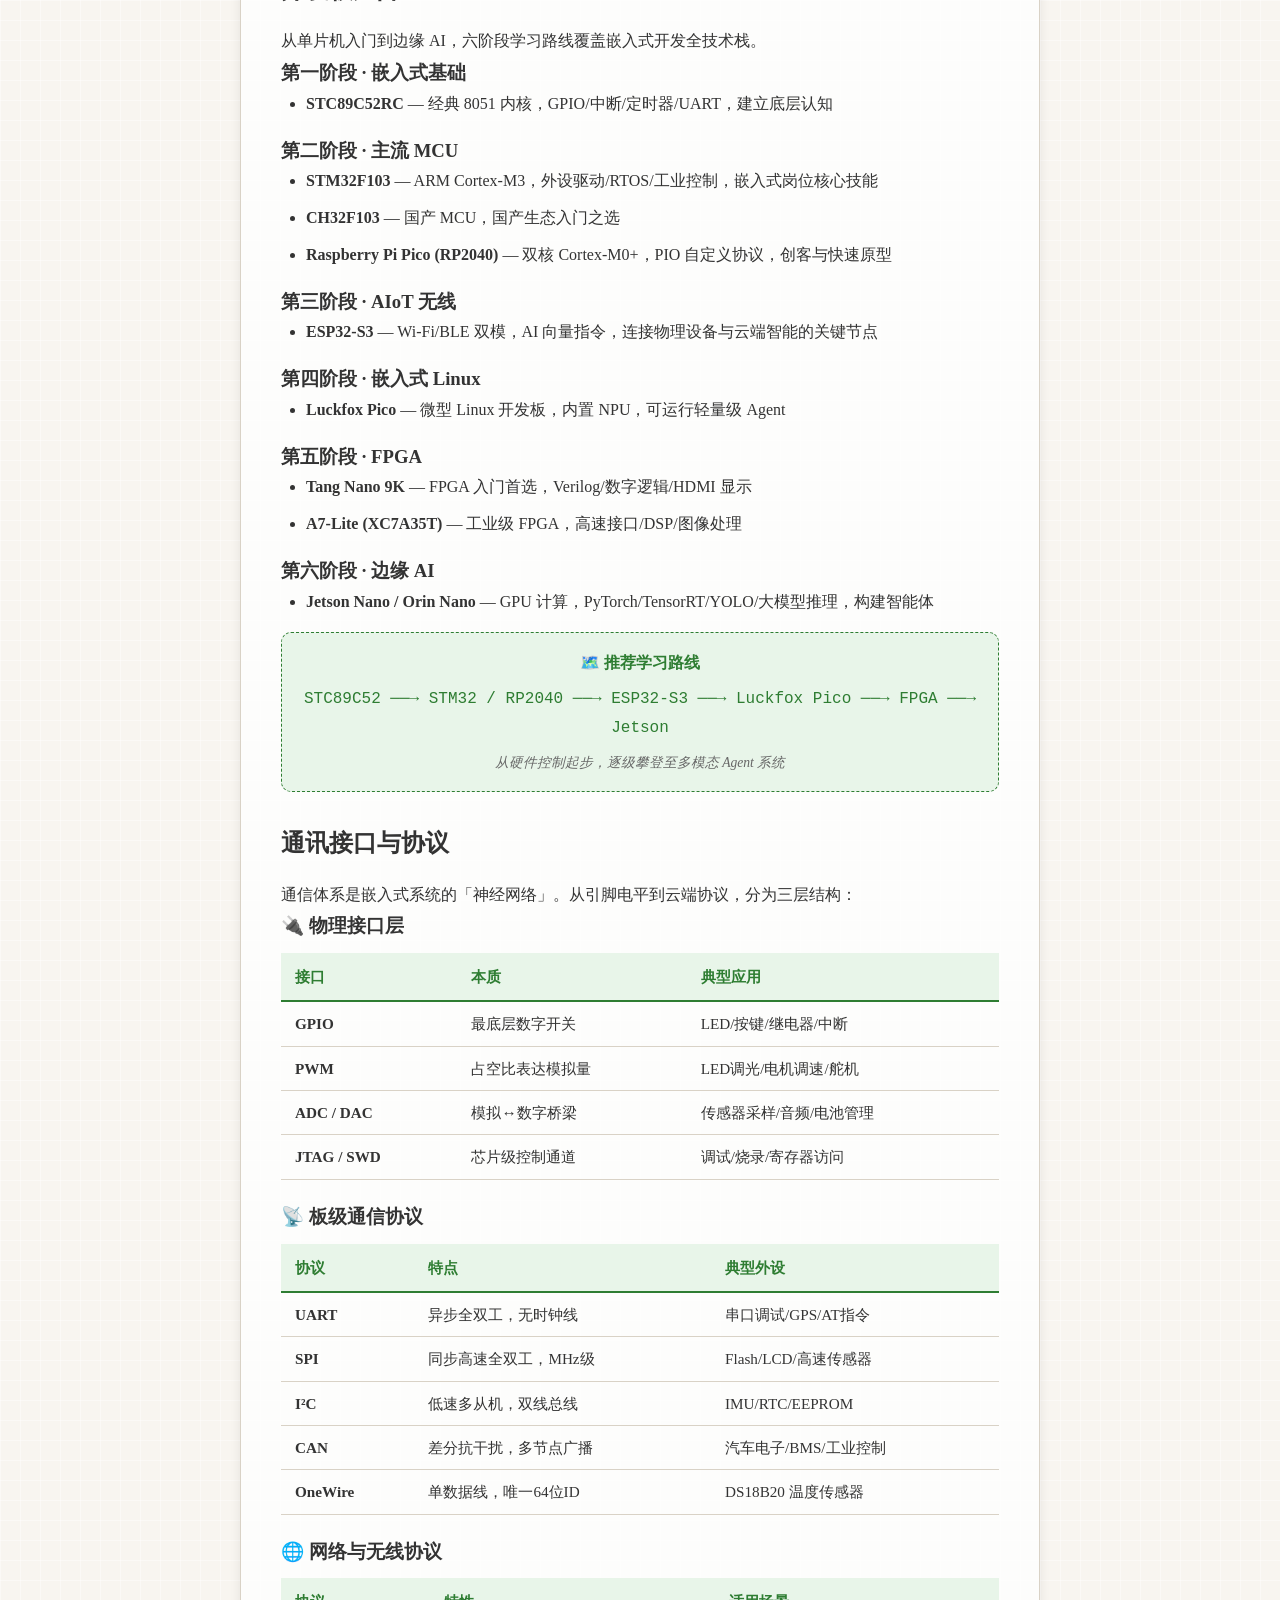
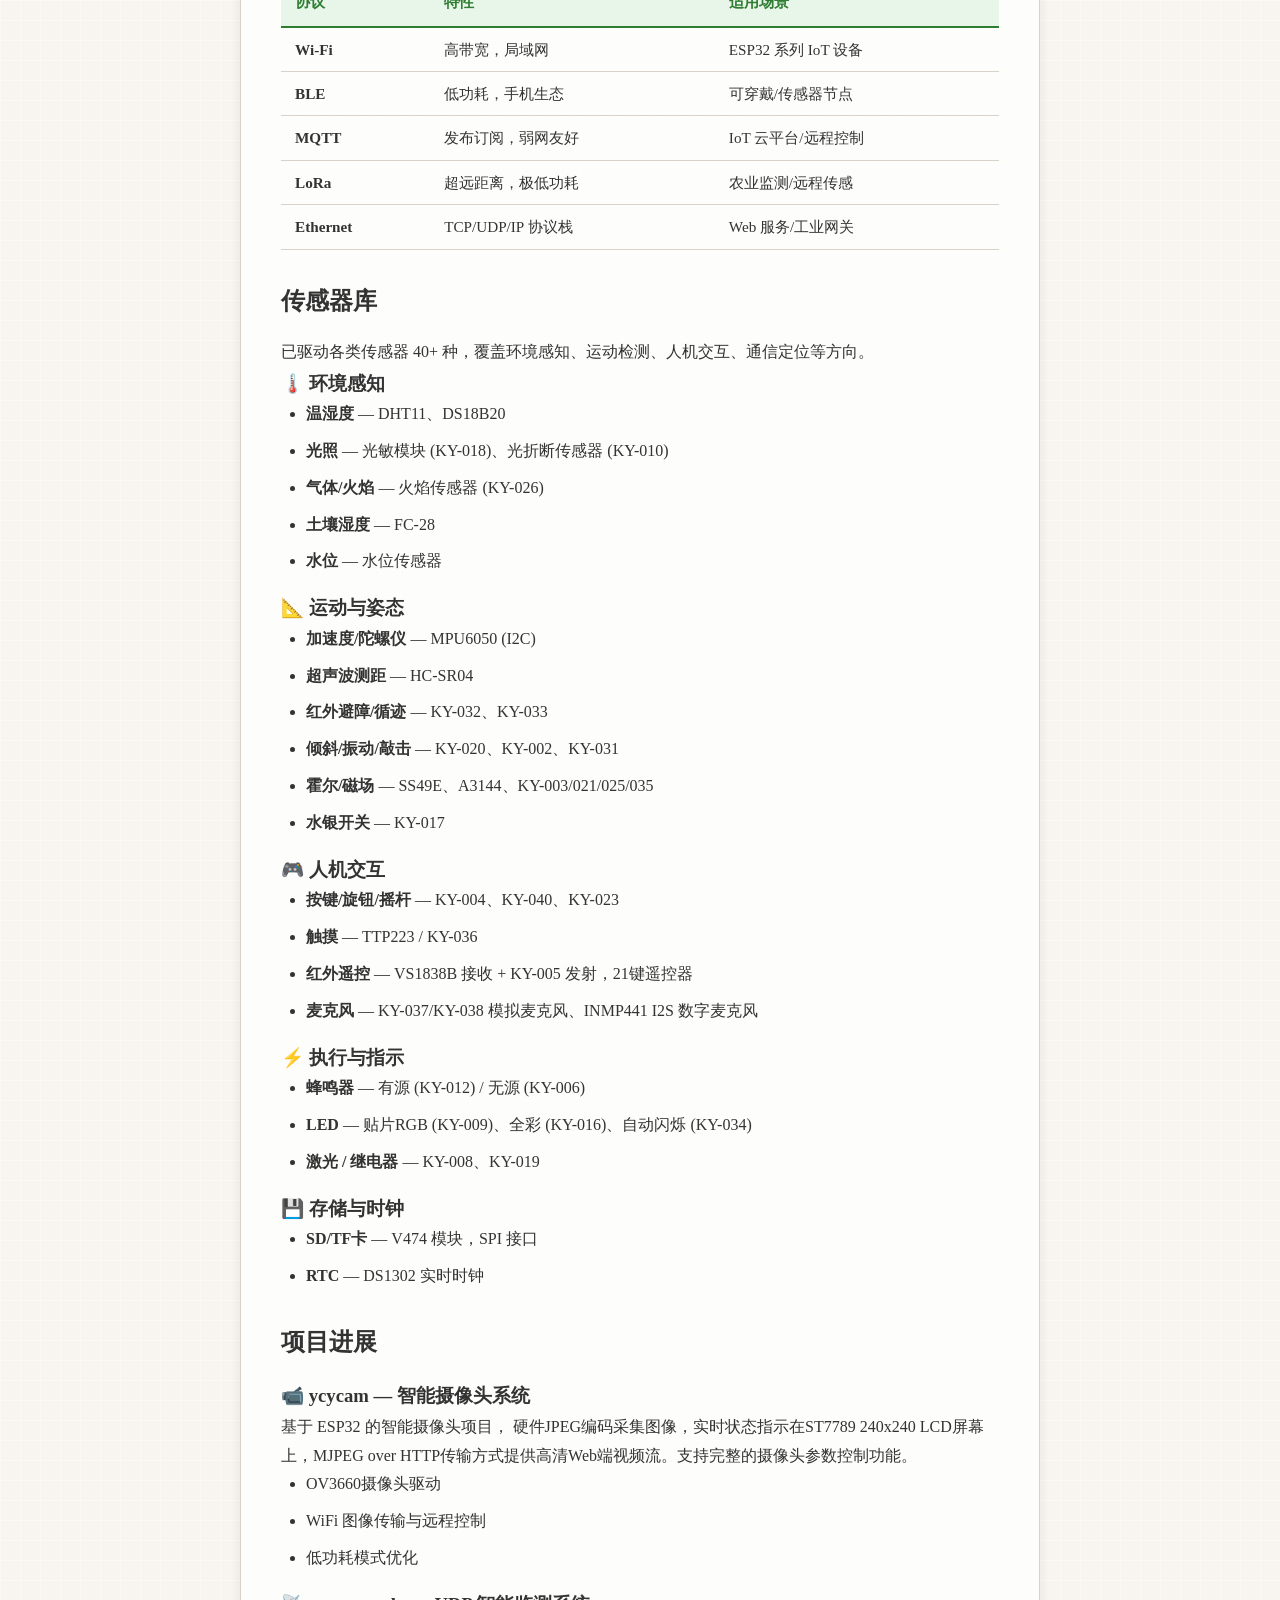
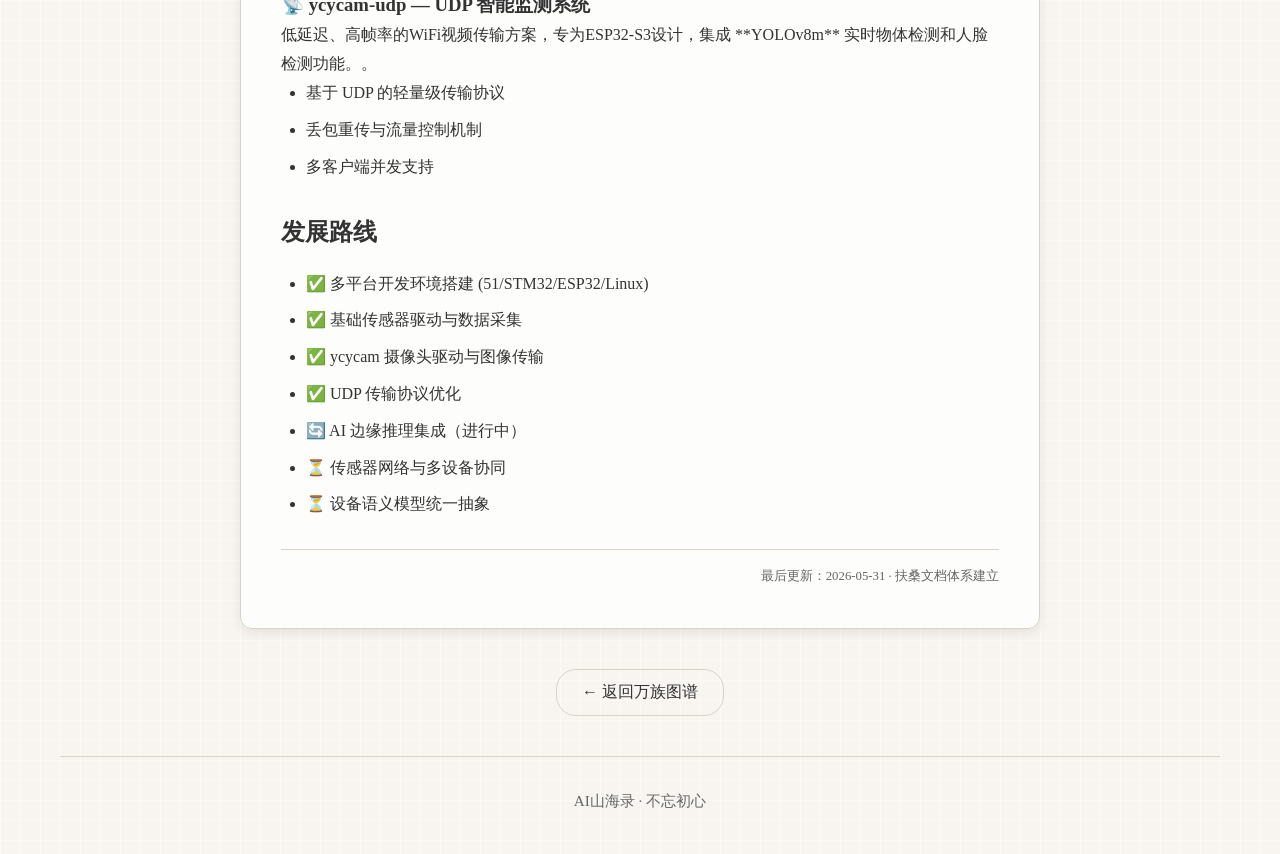
==== commit 82ee570f: "扶桑页面新增嵌入式开发流程文档链接" ====
--- a/gods/fusang.html
+++ b/gods/fusang.html
@@ -42,6 +42,11 @@
                         <span class="doc-title">通讯接口与协议</span>
                         <span class="doc-desc">物理层→协议层→应用层 · 三层体系</span>
                     </a>
+                    <a href="../docs/fusang_embedding/STC89C52RC.md" class="doc-card" target="_blank">
+                        <span class="doc-icon">🔨</span>
+                        <span class="doc-title">嵌入式开发流程</span>
+                        <span class="doc-desc">STC89C52RC实战 · 编码→编译→烧录</span>
+                    </a>
                 </div>
             </div>
 
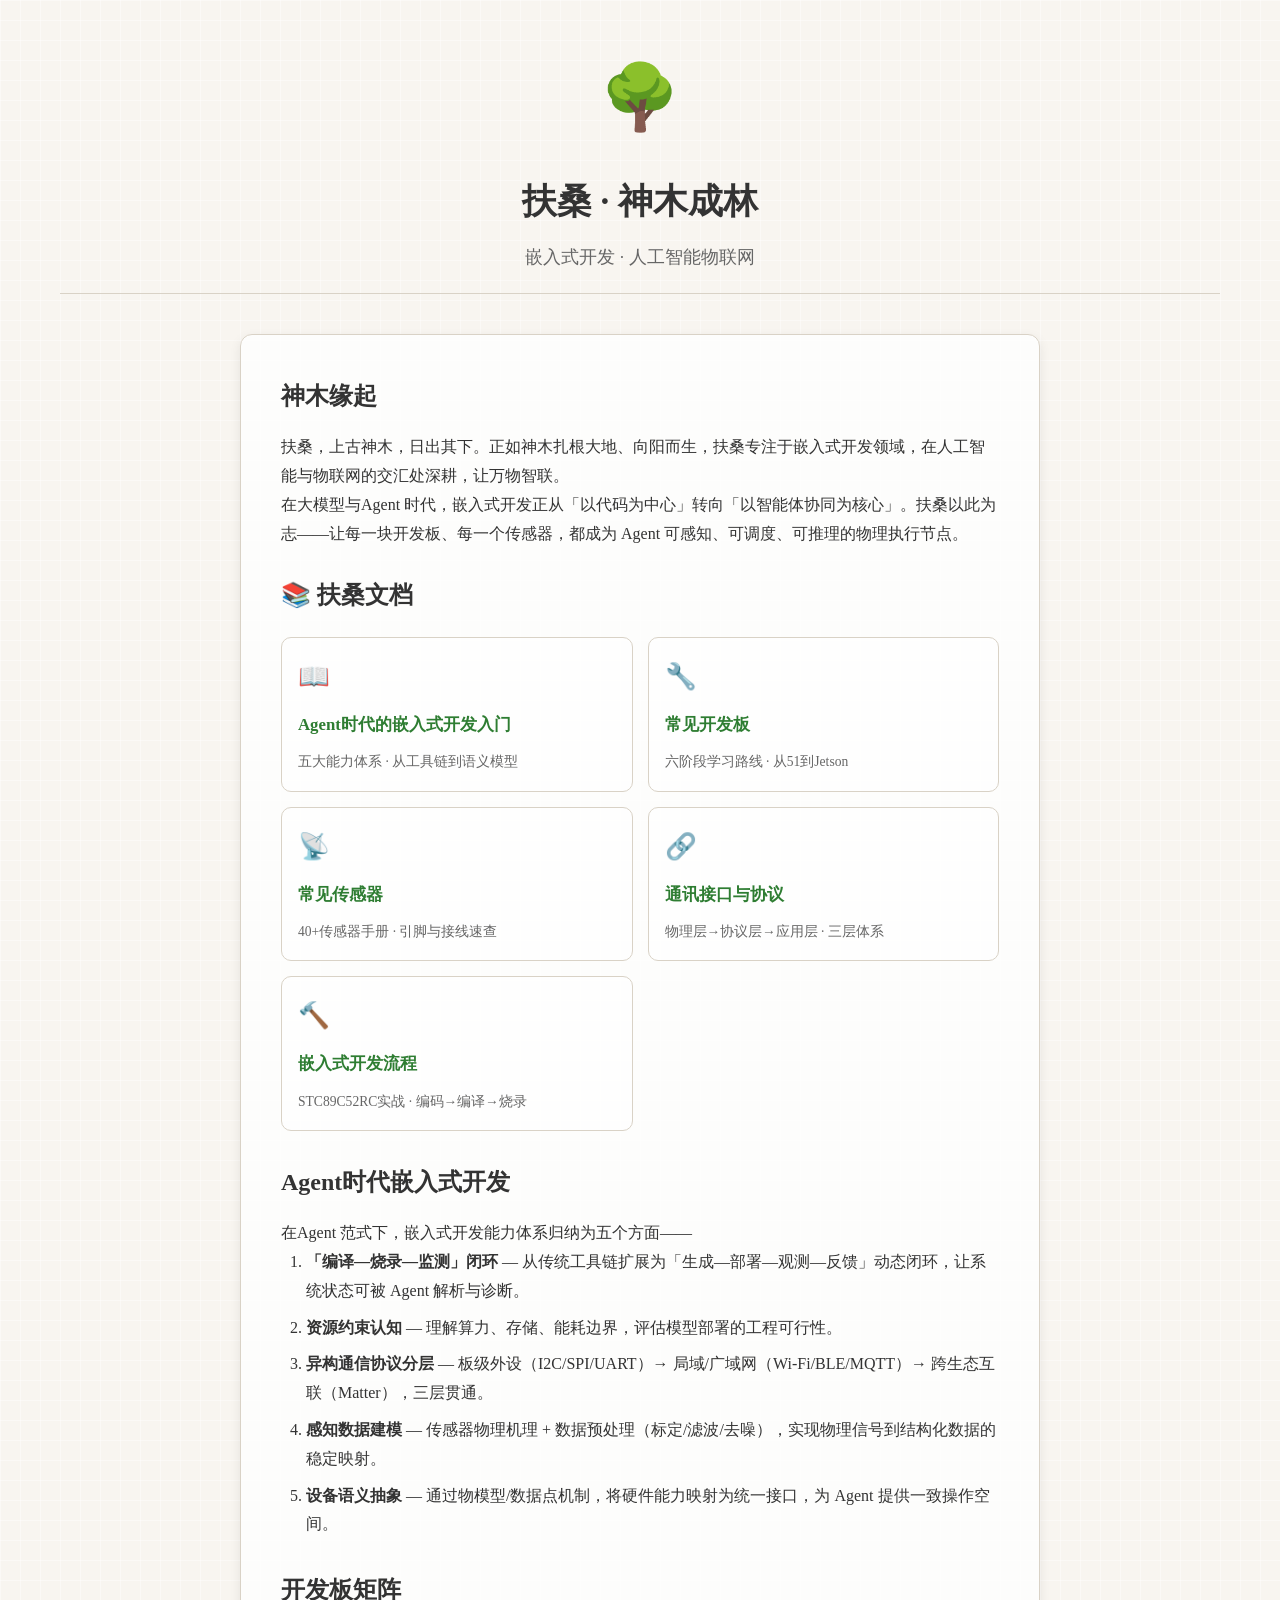
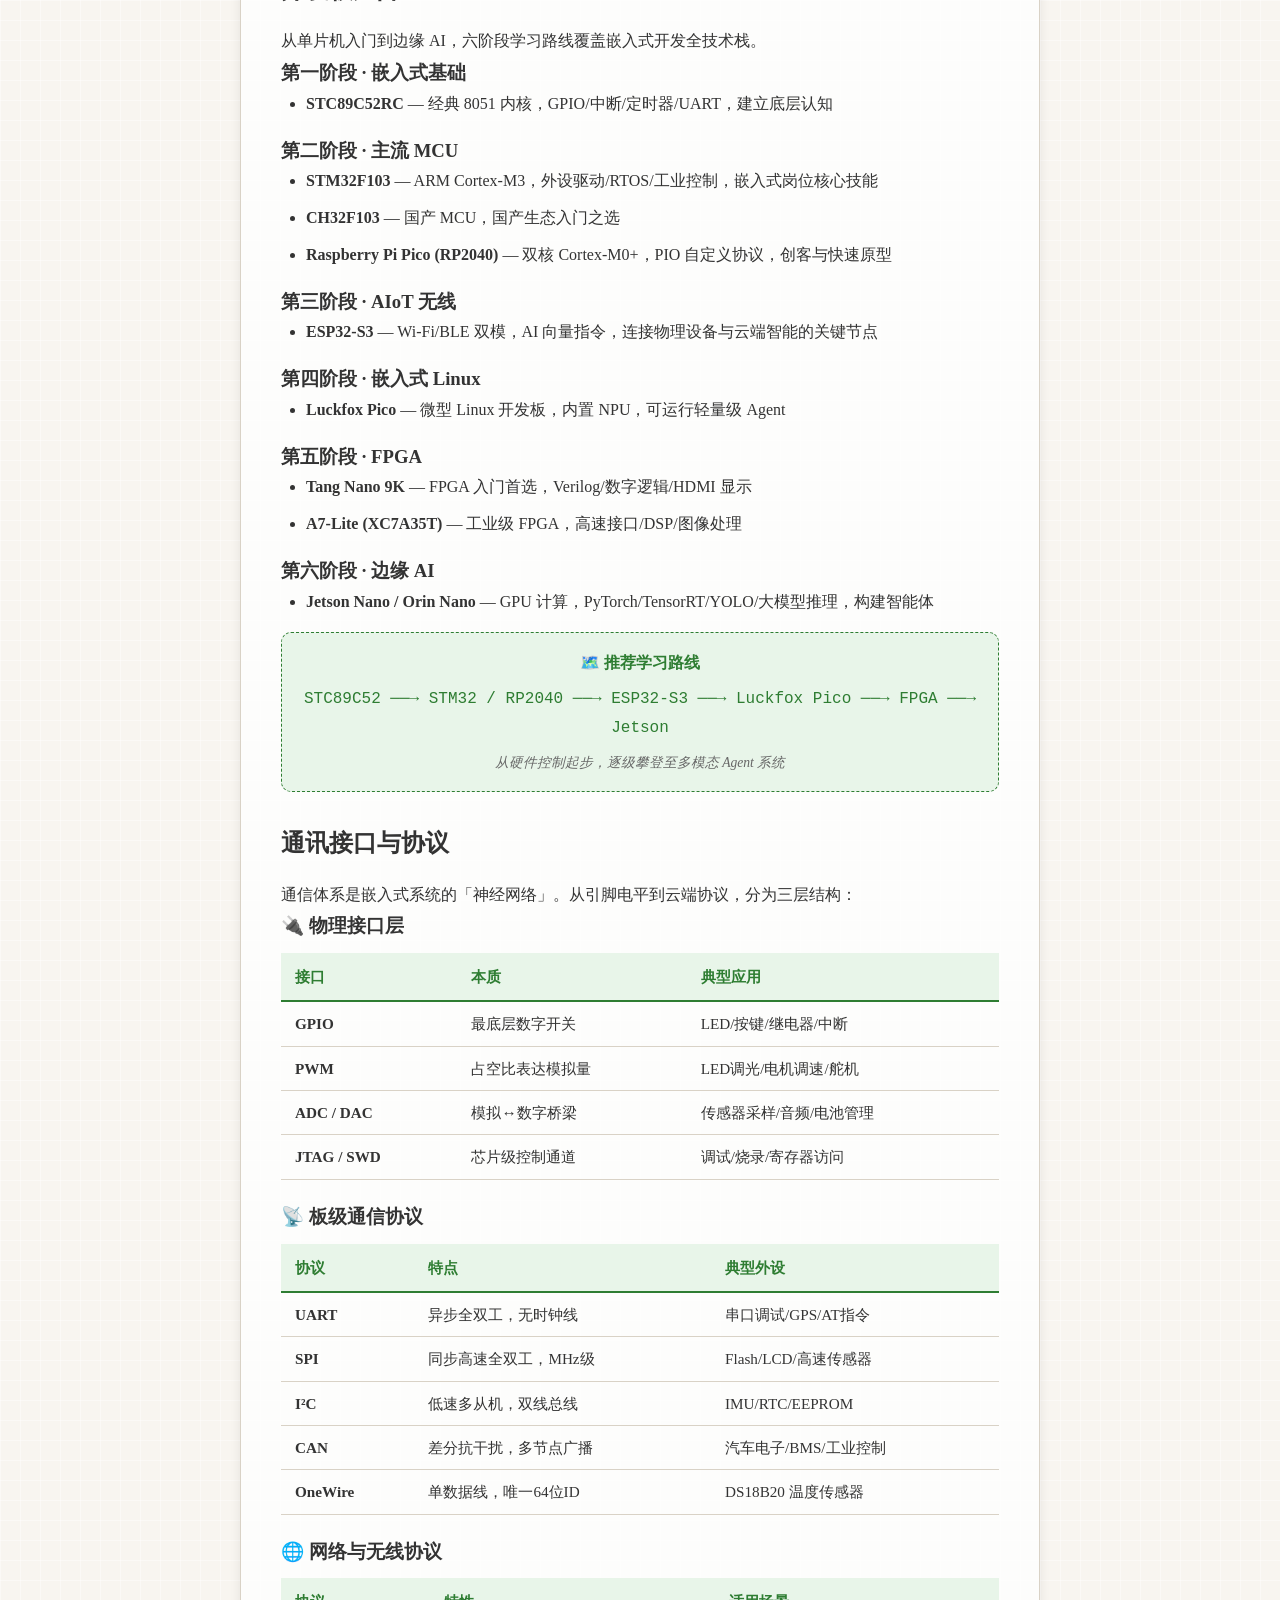
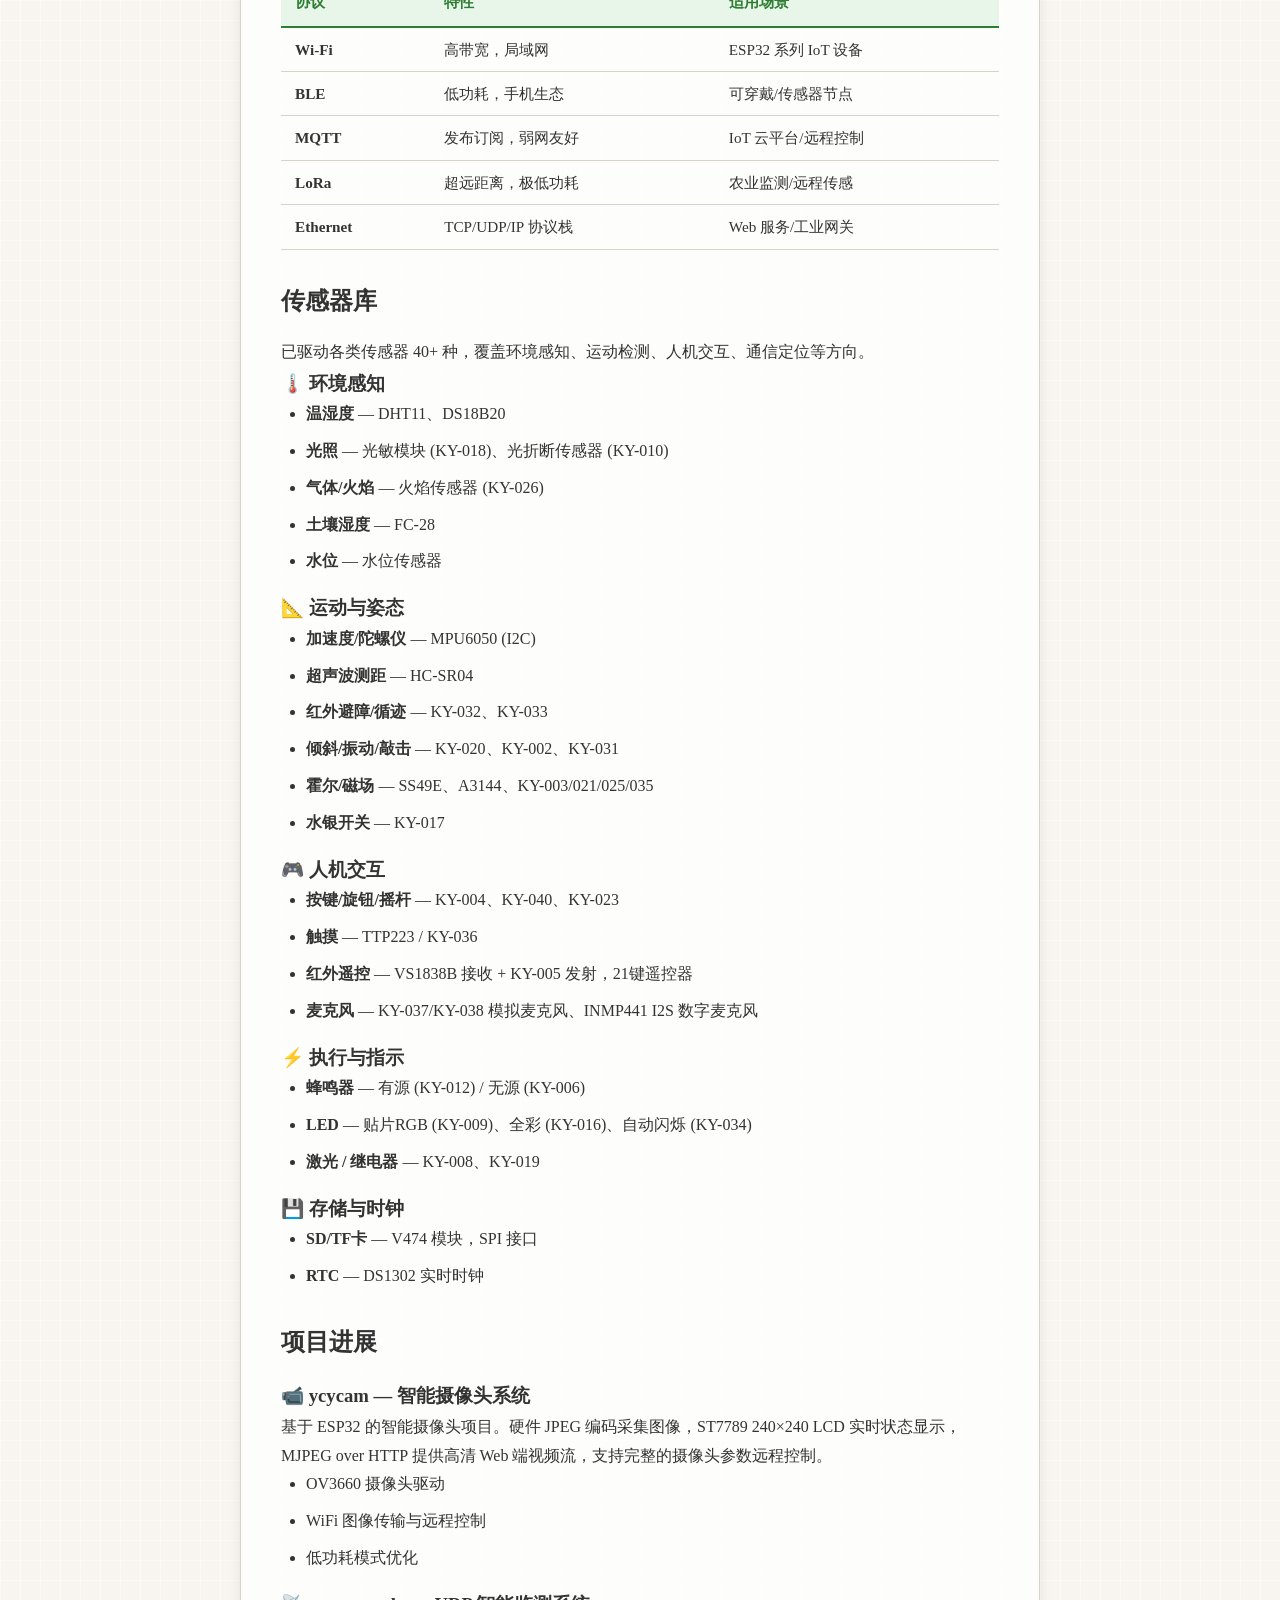
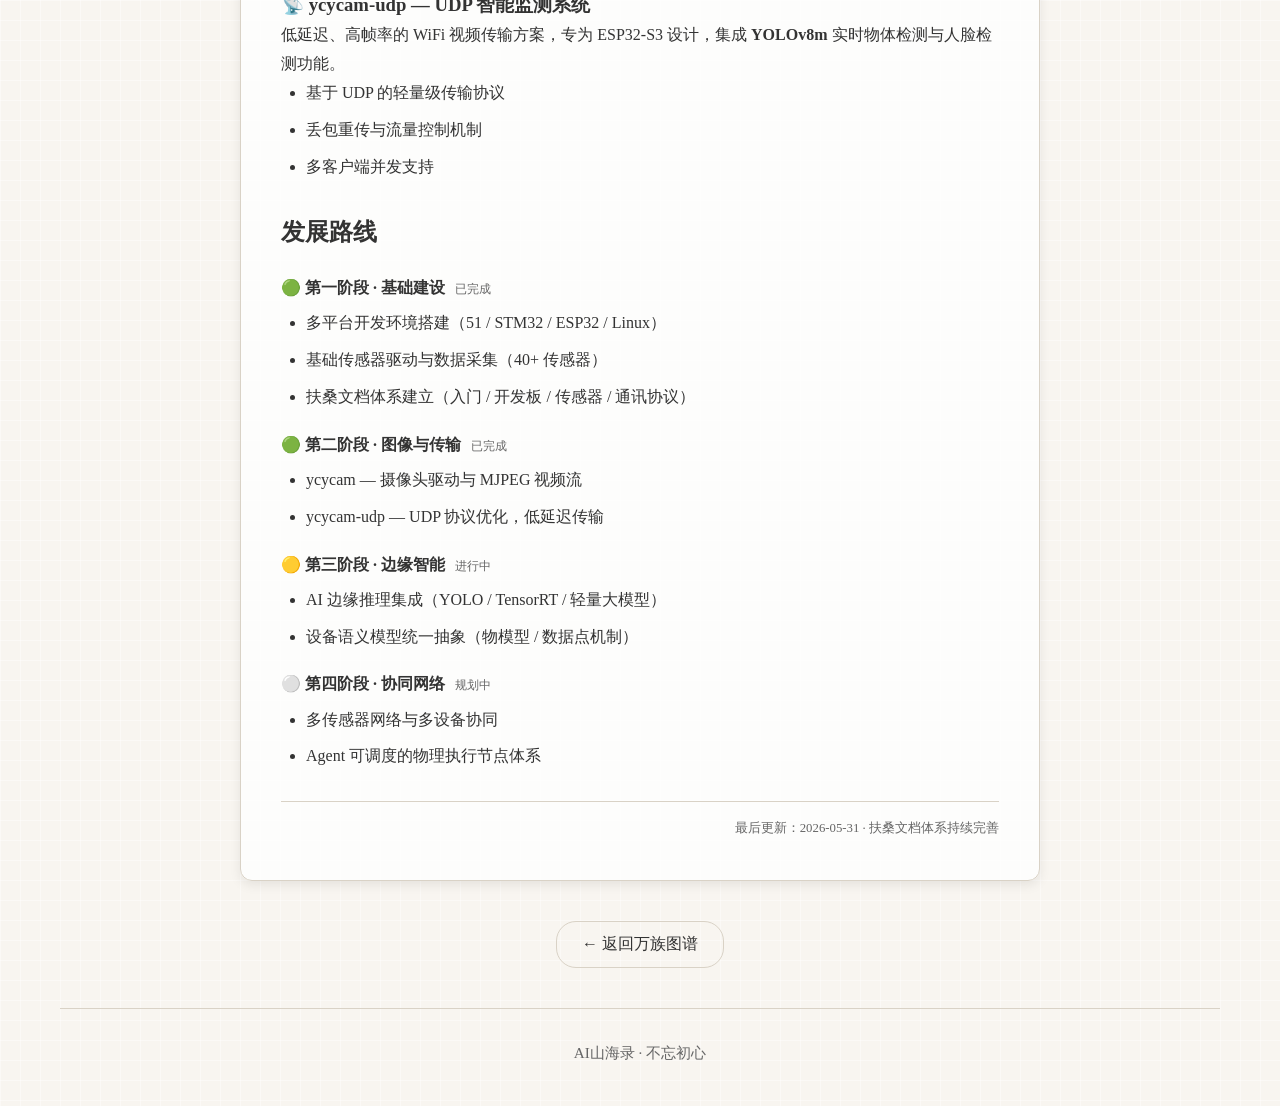
==== commit fa53d4d9: "整理扶桑项目进展与发展路线：四阶段划分、格式修复" ====
--- a/gods/fusang.html
+++ b/gods/fusang.html
@@ -182,17 +182,15 @@
             <h2>项目进展</h2>
 
             <h3>📹 ycycam — 智能摄像头系统</h3>
-
-            <p>基于 ESP32 的智能摄像头项目， 硬件JPEG编码采集图像，实时状态指示在ST7789 240x240 LCD屏幕上，MJPEG over HTTP传输方式提供高清Web端视频流。支持完整的摄像头参数控制功能。
-</p>
-            <ul>
-                <li>OV3660摄像头驱动</li>
+            <p>基于 ESP32 的智能摄像头项目。硬件 JPEG 编码采集图像，ST7789 240×240 LCD 实时状态显示，MJPEG over HTTP 提供高清 Web 端视频流，支持完整的摄像头参数远程控制。</p>
+            <ul>
+                <li>OV3660 摄像头驱动</li>
                 <li>WiFi 图像传输与远程控制</li>
                 <li>低功耗模式优化</li>
             </ul>
 
             <h3>📡 ycycam-udp — UDP 智能监测系统</h3>
-            <p>低延迟、高帧率的WiFi视频传输方案，专为ESP32-S3设计，集成 **YOLOv8m** 实时物体检测和人脸检测功能。。</p>
+            <p>低延迟、高帧率的 WiFi 视频传输方案，专为 ESP32-S3 设计，集成 <strong>YOLOv8m</strong> 实时物体检测与人脸检测功能。</p>
             <ul>
                 <li>基于 UDP 的轻量级传输协议</li>
                 <li>丢包重传与流量控制机制</li>
@@ -200,17 +198,35 @@
             </ul>
 
             <h2>发展路线</h2>
-            <ul>
-                <li>✅ 多平台开发环境搭建 (51/STM32/ESP32/Linux)</li>
-                <li>✅ 基础传感器驱动与数据采集</li>
-                <li>✅ ycycam 摄像头驱动与图像传输</li>
-                <li>✅ UDP 传输协议优化</li>
-                <li>🔄 AI 边缘推理集成（进行中）</li>
-                <li>⏳ 传感器网络与多设备协同</li>
-                <li>⏳ 设备语义模型统一抽象</li>
-            </ul>
-
-            <p class="update-note">最后更新：2026-05-31 · 扶桑文档体系建立</p>
+
+            <div class="roadmap">
+                <h3>🟢 第一阶段 · 基础建设 <span class="roadmap-status">已完成</span></h3>
+                <ul>
+                    <li>多平台开发环境搭建（51 / STM32 / ESP32 / Linux）</li>
+                    <li>基础传感器驱动与数据采集（40+ 传感器）</li>
+                    <li>扶桑文档体系建立（入门 / 开发板 / 传感器 / 通讯协议）</li>
+                </ul>
+
+                <h3>🟢 第二阶段 · 图像与传输 <span class="roadmap-status">已完成</span></h3>
+                <ul>
+                    <li>ycycam — 摄像头驱动与 MJPEG 视频流</li>
+                    <li>ycycam-udp — UDP 协议优化，低延迟传输</li>
+                </ul>
+
+                <h3>🟡 第三阶段 · 边缘智能 <span class="roadmap-status">进行中</span></h3>
+                <ul>
+                    <li>AI 边缘推理集成（YOLO / TensorRT / 轻量大模型）</li>
+                    <li>设备语义模型统一抽象（物模型 / 数据点机制）</li>
+                </ul>
+
+                <h3>⚪ 第四阶段 · 协同网络 <span class="roadmap-status">规划中</span></h3>
+                <ul>
+                    <li>多传感器网络与多设备协同</li>
+                    <li>Agent 可调度的物理执行节点体系</li>
+                </ul>
+            </div>
+
+            <p class="update-note">最后更新：2026-05-31 · 扶桑文档体系持续完善</p>
         </section>
 
         <nav class="back-nav">
--- a/styles/main.css
+++ b/styles/main.css
@@ -487,6 +487,24 @@
     font-style: italic;
 }
 
+/* 发展路线 */
+.roadmap h3 {
+    font-size: 1rem;
+    margin-top: 1.2em;
+    margin-bottom: 0.4em;
+    color: var(--heading-color);
+}
+.roadmap .roadmap-status {
+    font-size: 0.75rem;
+    color: var(--secondary-text);
+    font-weight: normal;
+    margin-left: 0.5em;
+}
+.roadmap ul {
+    margin-top: 0;
+    margin-bottom: 0.6em;
+}
+
 /* 更新标记 */
 .update-note {
     text-align: right;
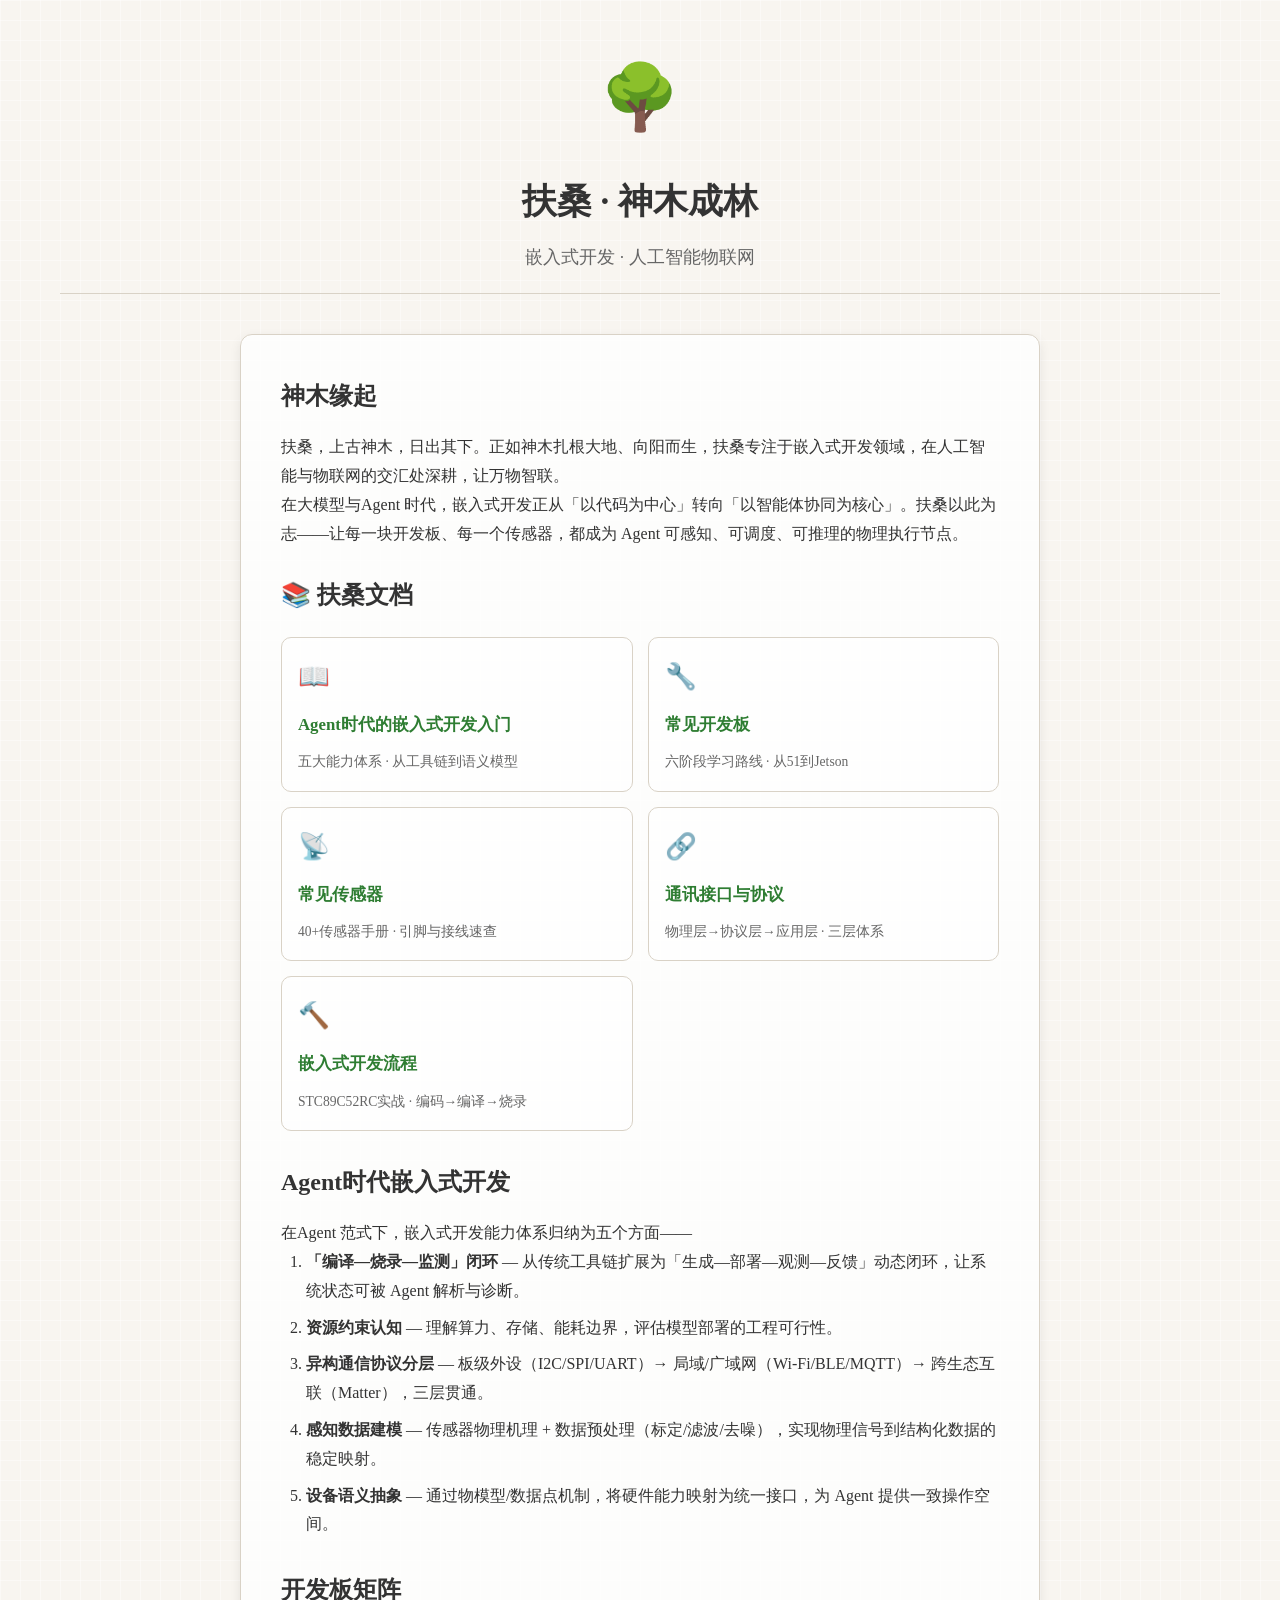
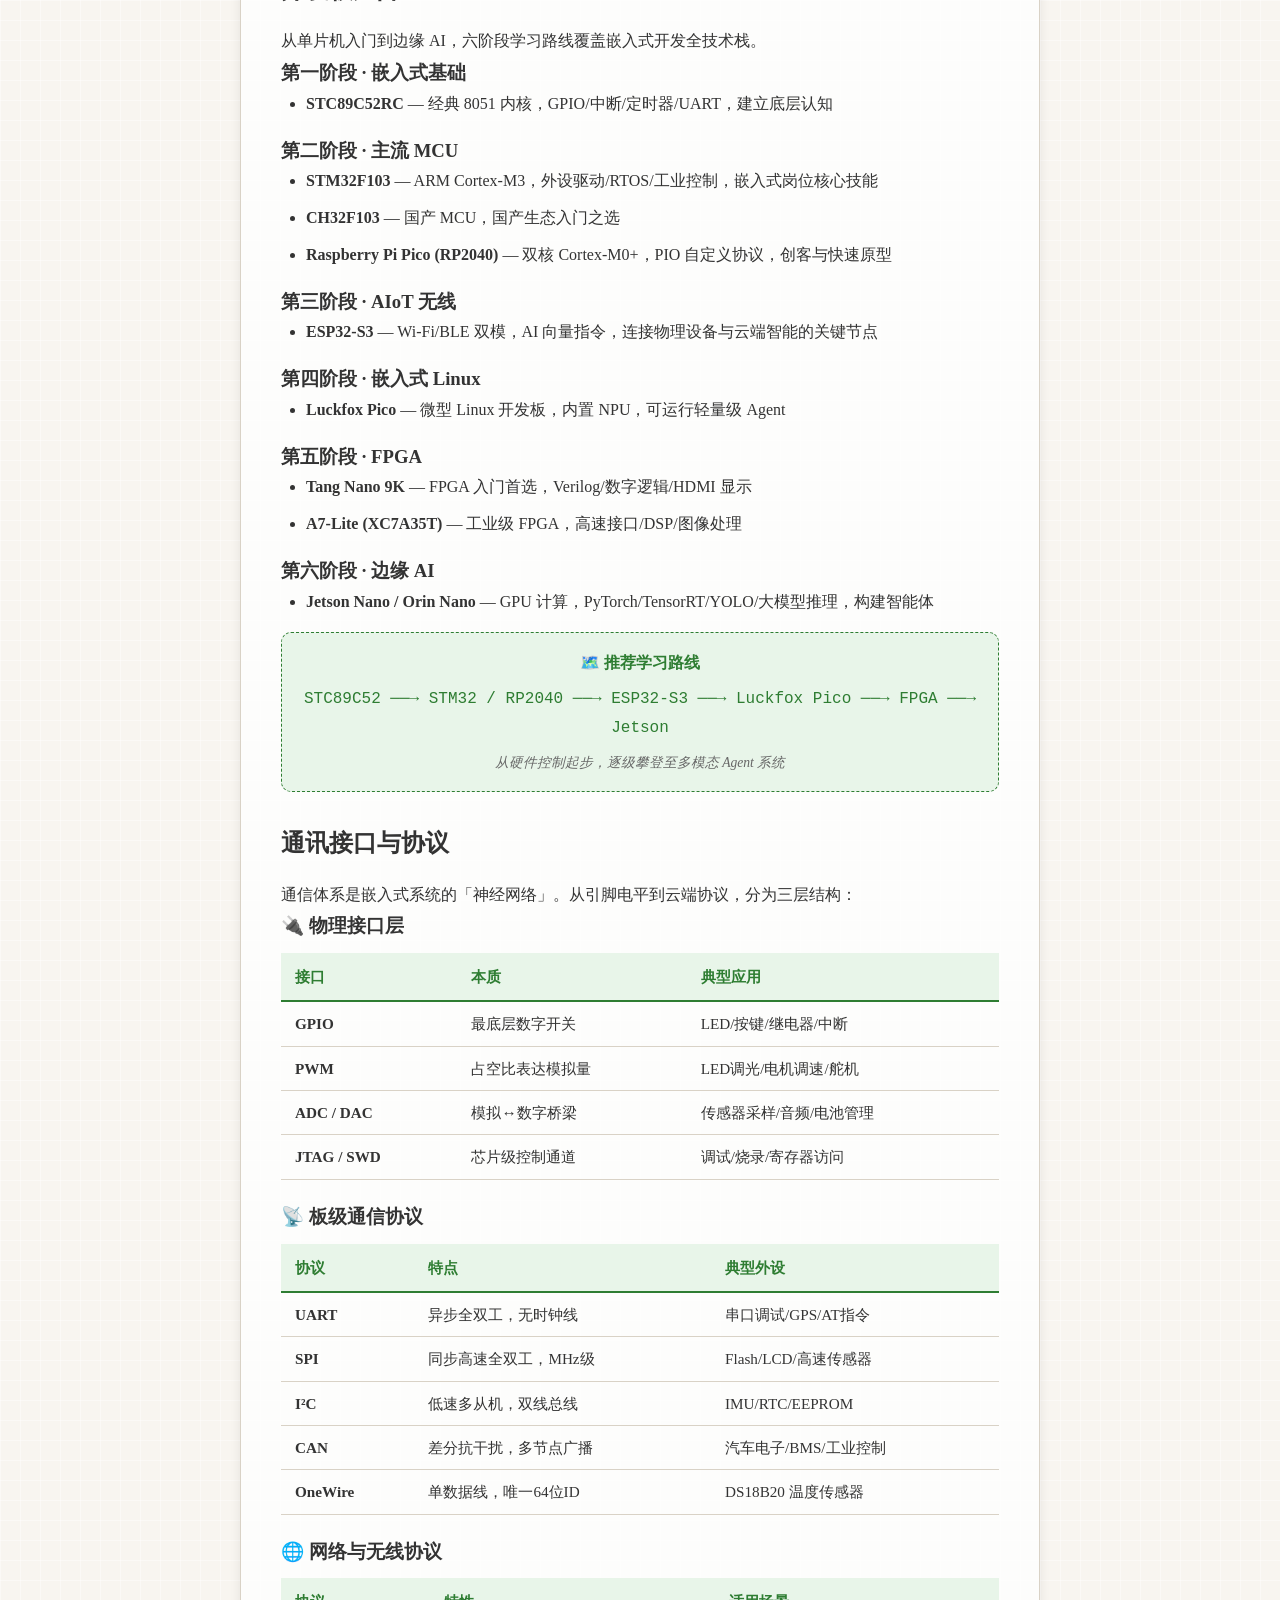
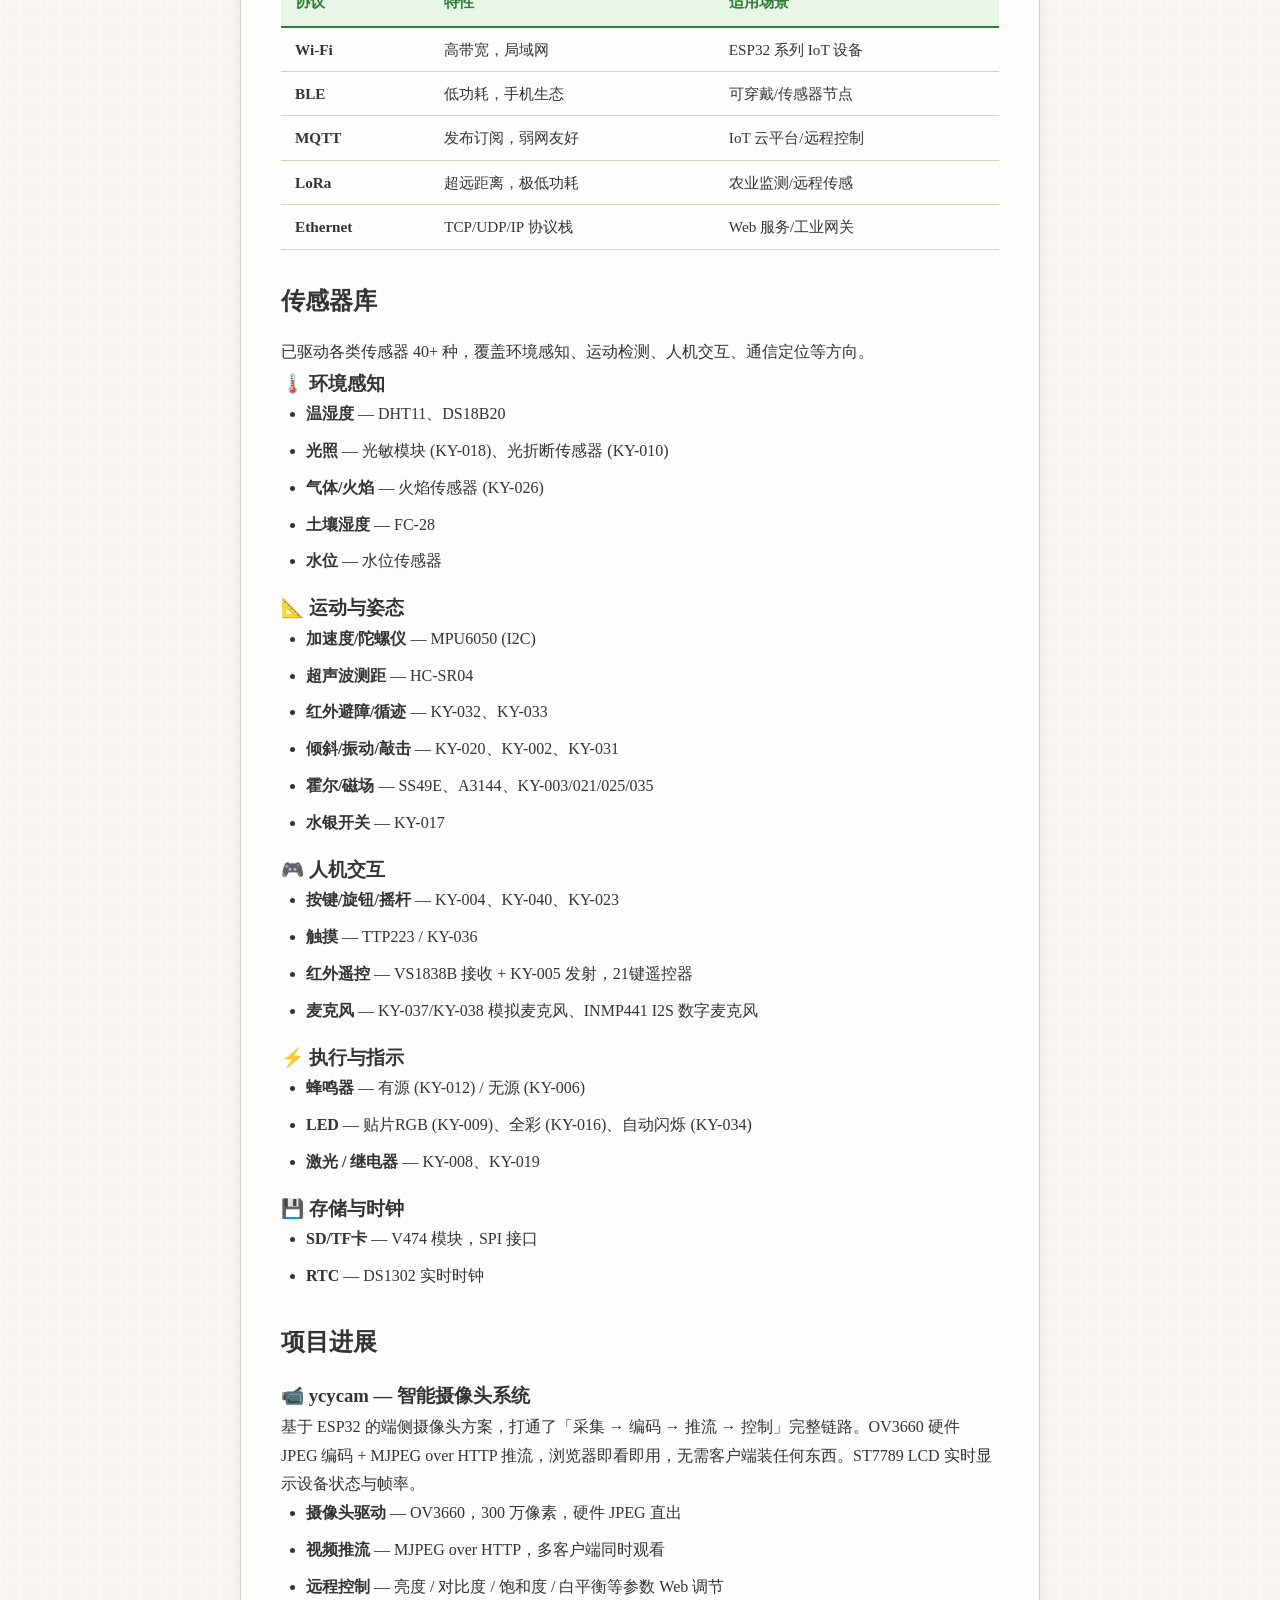
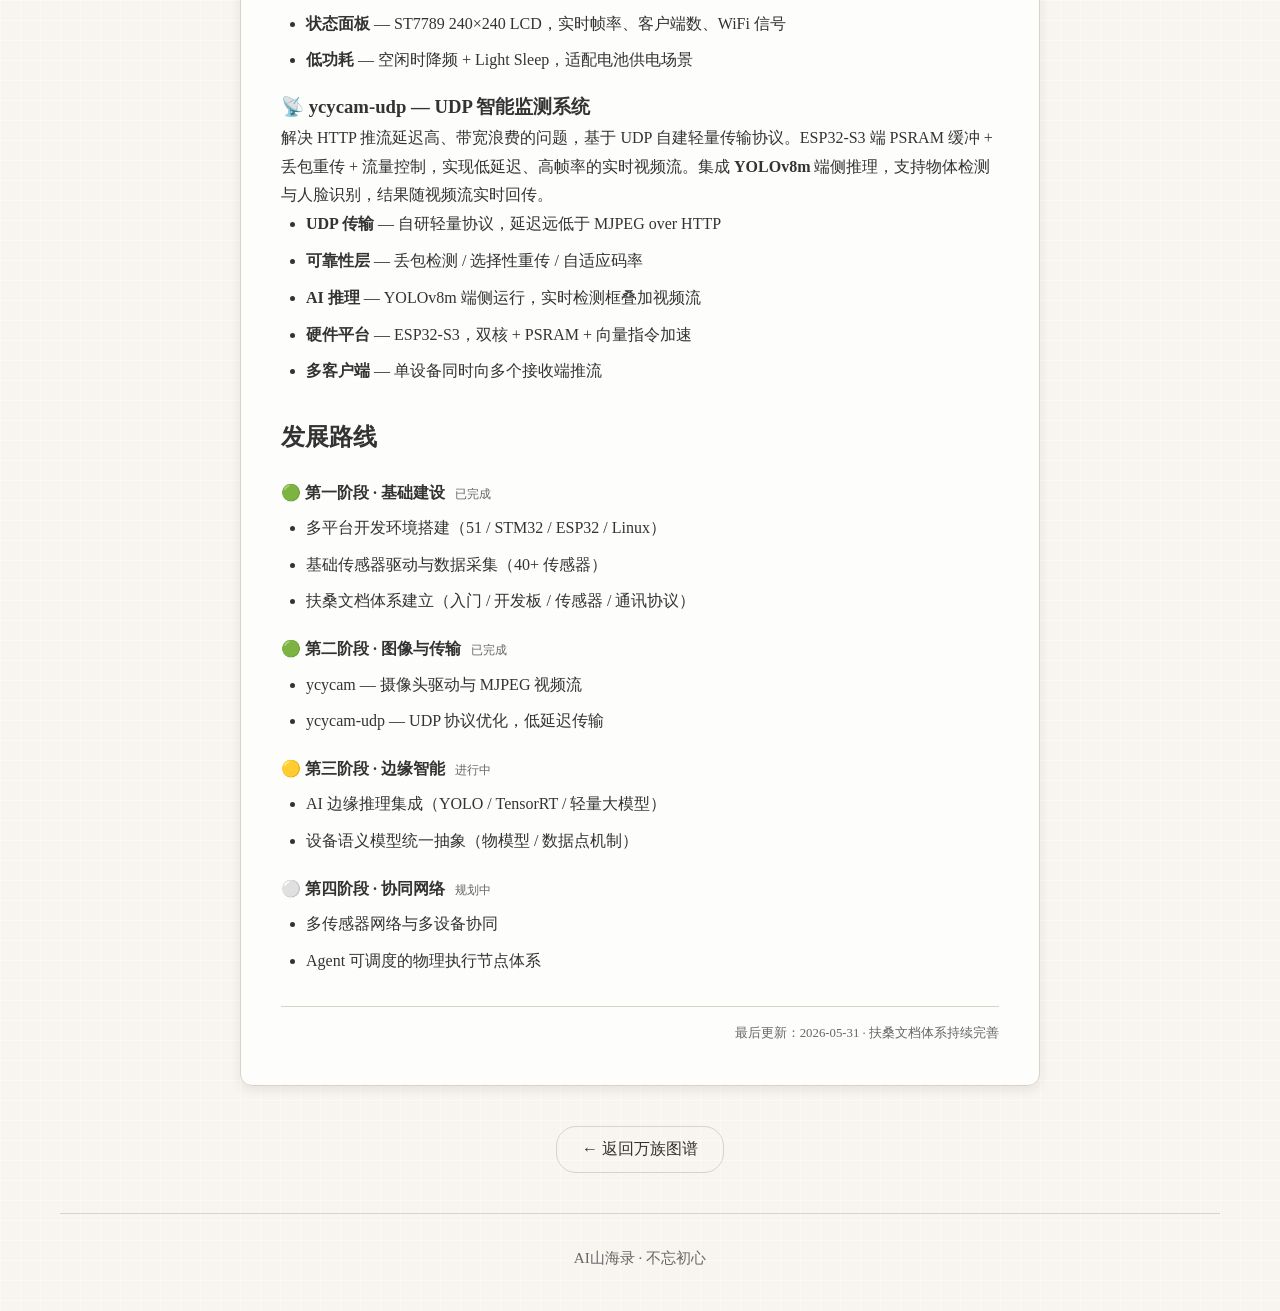
==== commit 4afcd5b6: "完善ycycam与ycycam-udp项目描述：架构定位+技术亮点+实战细节" ====
--- a/gods/fusang.html
+++ b/gods/fusang.html
@@ -182,19 +182,23 @@
             <h2>项目进展</h2>
 
             <h3>📹 ycycam — 智能摄像头系统</h3>
-            <p>基于 ESP32 的智能摄像头项目。硬件 JPEG 编码采集图像，ST7789 240×240 LCD 实时状态显示，MJPEG over HTTP 提供高清 Web 端视频流，支持完整的摄像头参数远程控制。</p>
-            <ul>
-                <li>OV3660 摄像头驱动</li>
-                <li>WiFi 图像传输与远程控制</li>
-                <li>低功耗模式优化</li>
+            <p>基于 ESP32 的端侧摄像头方案，打通了「采集 → 编码 → 推流 → 控制」完整链路。OV3660 硬件 JPEG 编码 + MJPEG over HTTP 推流，浏览器即看即用，无需客户端装任何东西。ST7789 LCD 实时显示设备状态与帧率。</p>
+            <ul>
+                <li><strong>摄像头驱动</strong> — OV3660，300 万像素，硬件 JPEG 直出</li>
+                <li><strong>视频推流</strong> — MJPEG over HTTP，多客户端同时观看</li>
+                <li><strong>远程控制</strong> — 亮度 / 对比度 / 饱和度 / 白平衡等参数 Web 调节</li>
+                <li><strong>状态面板</strong> — ST7789 240×240 LCD，实时帧率、客户端数、WiFi 信号</li>
+                <li><strong>低功耗</strong> — 空闲时降频 + Light Sleep，适配电池供电场景</li>
             </ul>
 
             <h3>📡 ycycam-udp — UDP 智能监测系统</h3>
-            <p>低延迟、高帧率的 WiFi 视频传输方案，专为 ESP32-S3 设计，集成 <strong>YOLOv8m</strong> 实时物体检测与人脸检测功能。</p>
-            <ul>
-                <li>基于 UDP 的轻量级传输协议</li>
-                <li>丢包重传与流量控制机制</li>
-                <li>多客户端并发支持</li>
+            <p>解决 HTTP 推流延迟高、带宽浪费的问题，基于 UDP 自建轻量传输协议。ESP32-S3 端 PSRAM 缓冲 + 丢包重传 + 流量控制，实现低延迟、高帧率的实时视频流。集成 <strong>YOLOv8m</strong> 端侧推理，支持物体检测与人脸识别，结果随视频流实时回传。</p>
+            <ul>
+                <li><strong>UDP 传输</strong> — 自研轻量协议，延迟远低于 MJPEG over HTTP</li>
+                <li><strong>可靠性层</strong> — 丢包检测 / 选择性重传 / 自适应码率</li>
+                <li><strong>AI 推理</strong> — YOLOv8m 端侧运行，实时检测框叠加视频流</li>
+                <li><strong>硬件平台</strong> — ESP32-S3，双核 + PSRAM + 向量指令加速</li>
+                <li><strong>多客户端</strong> — 单设备同时向多个接收端推流</li>
             </ul>
 
             <h2>发展路线</h2>
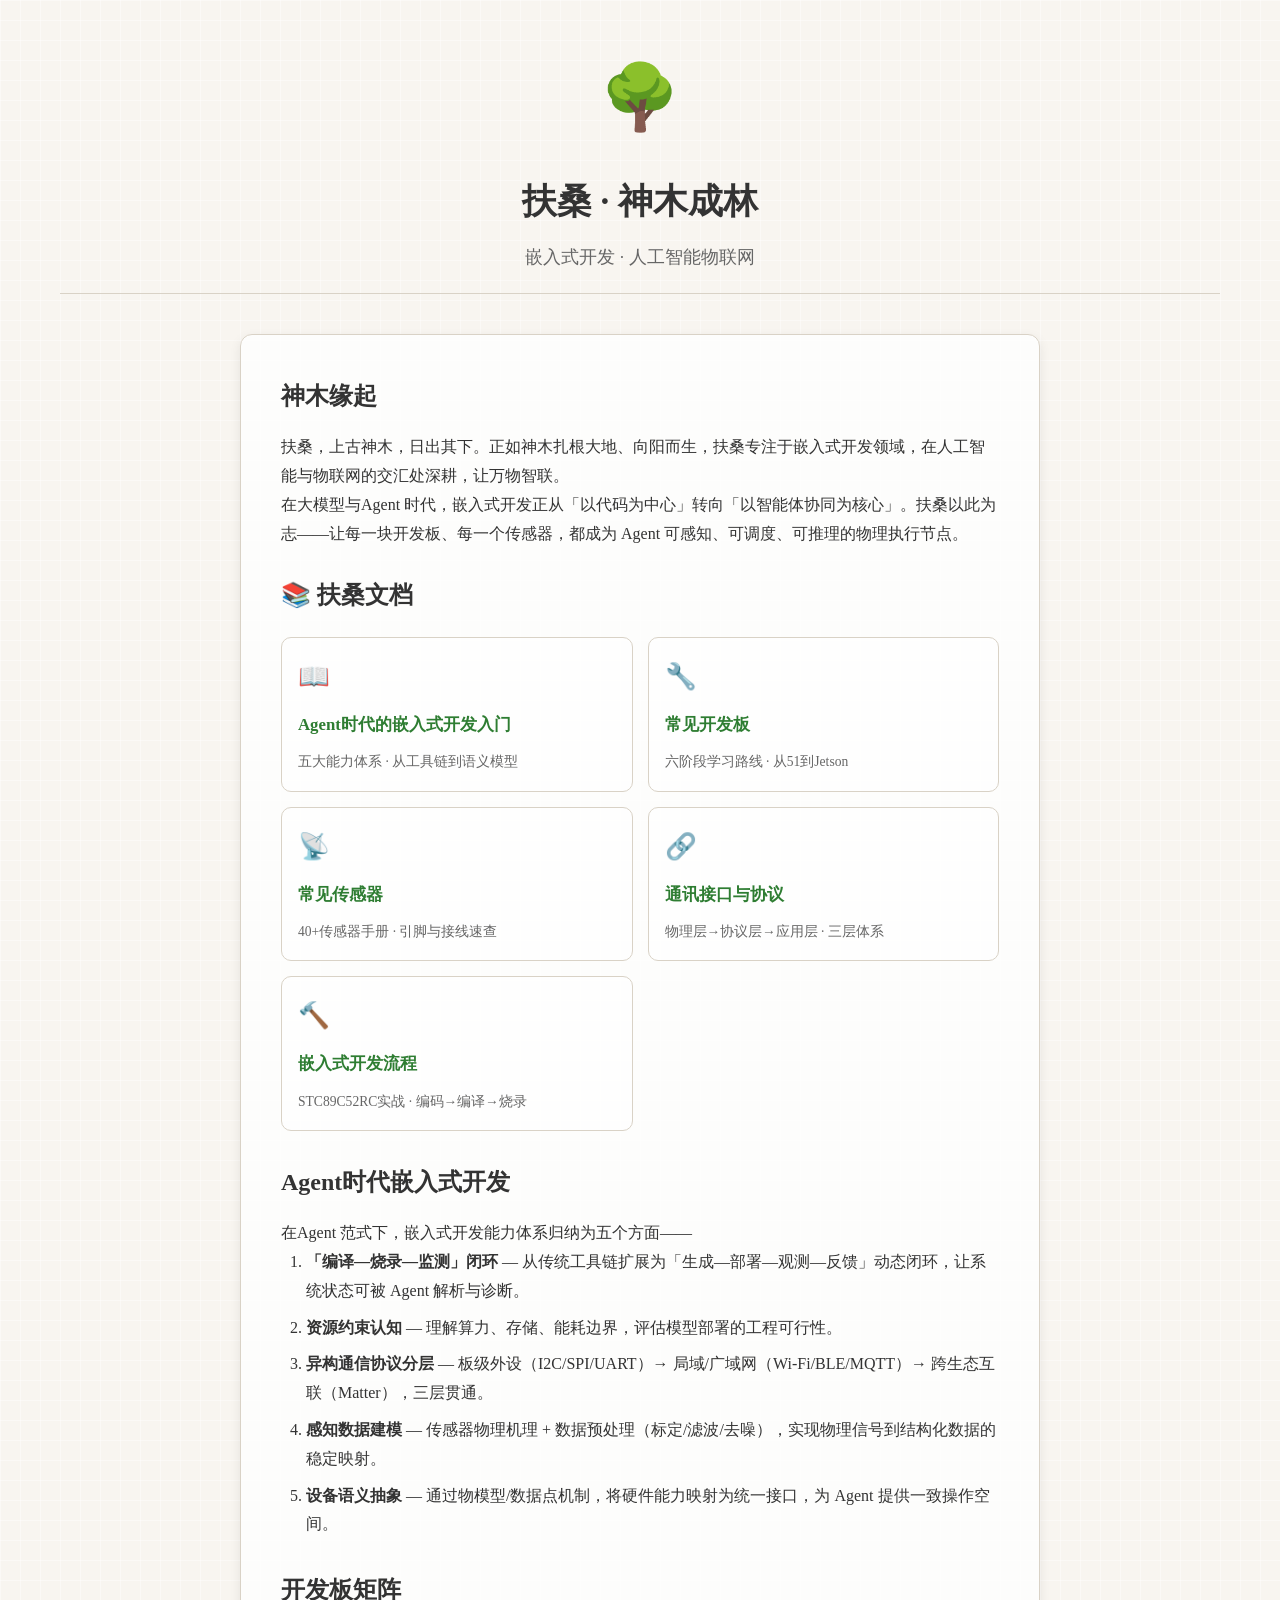
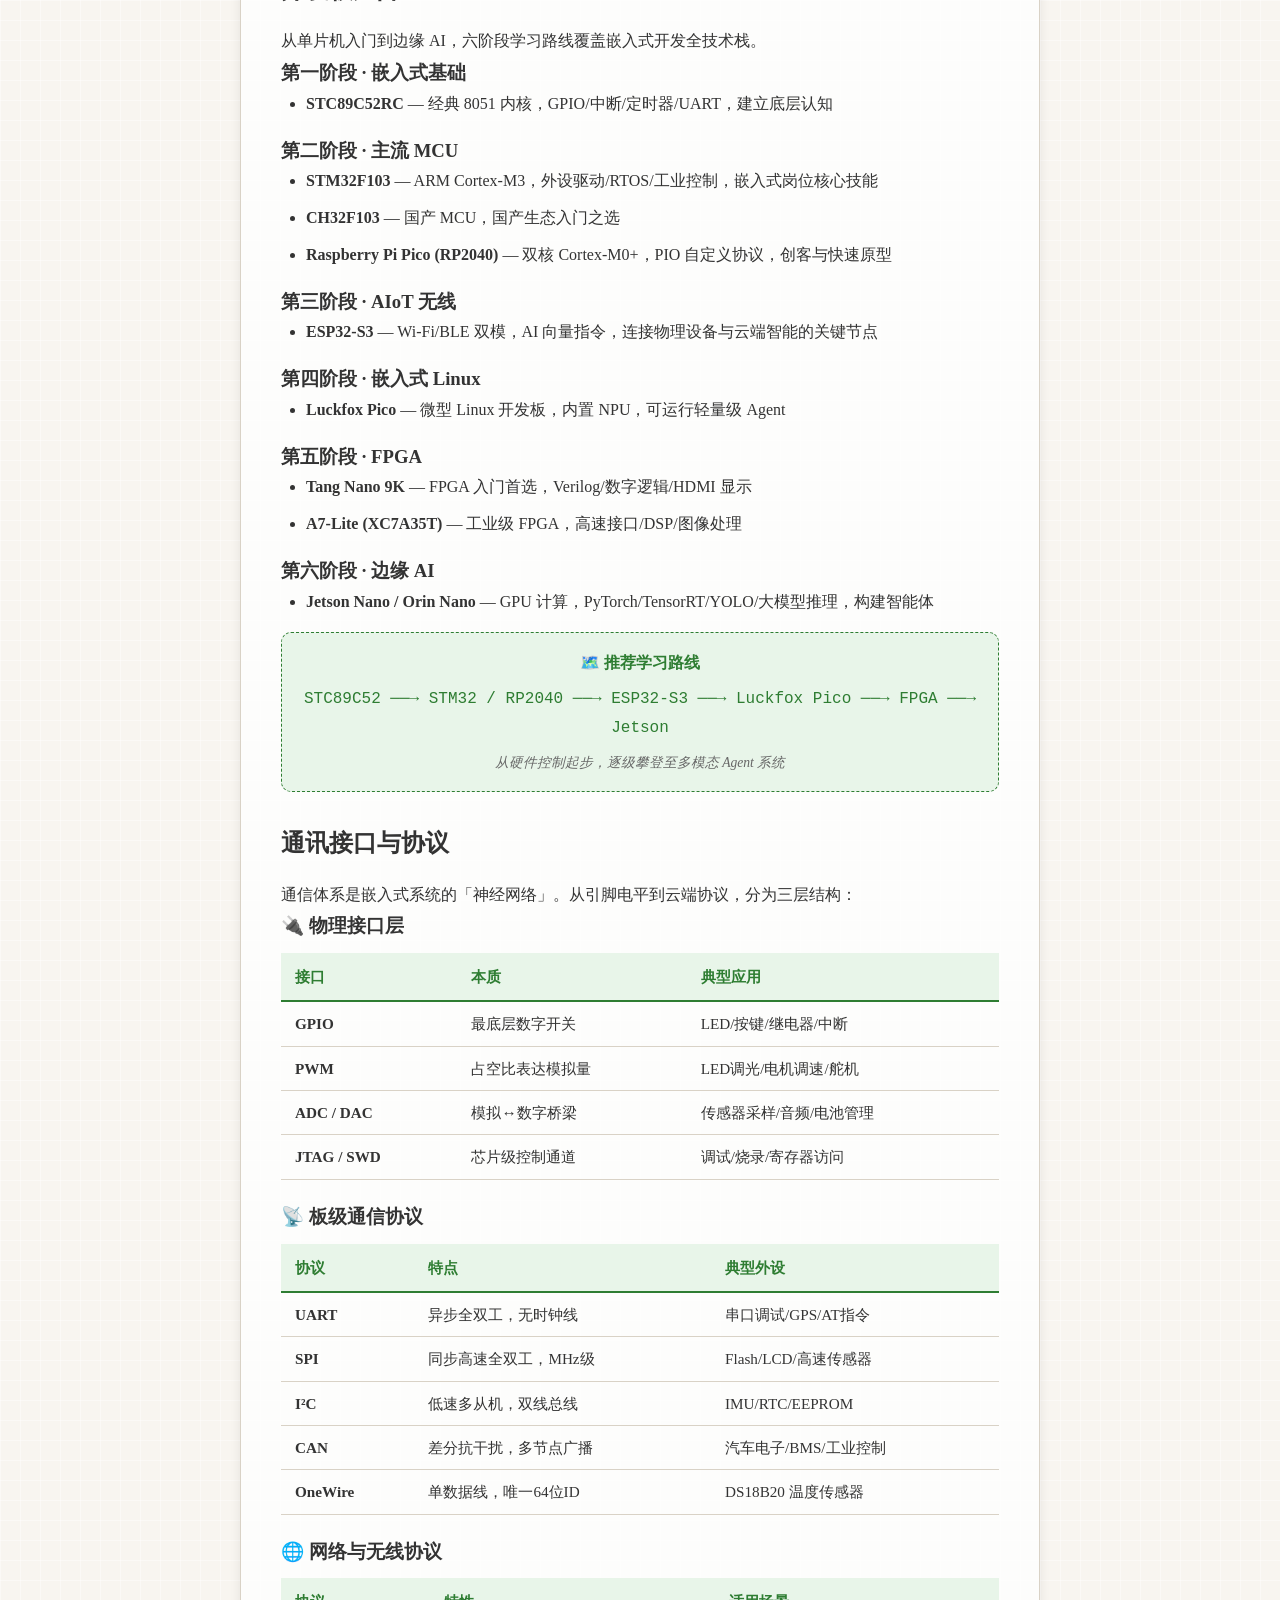
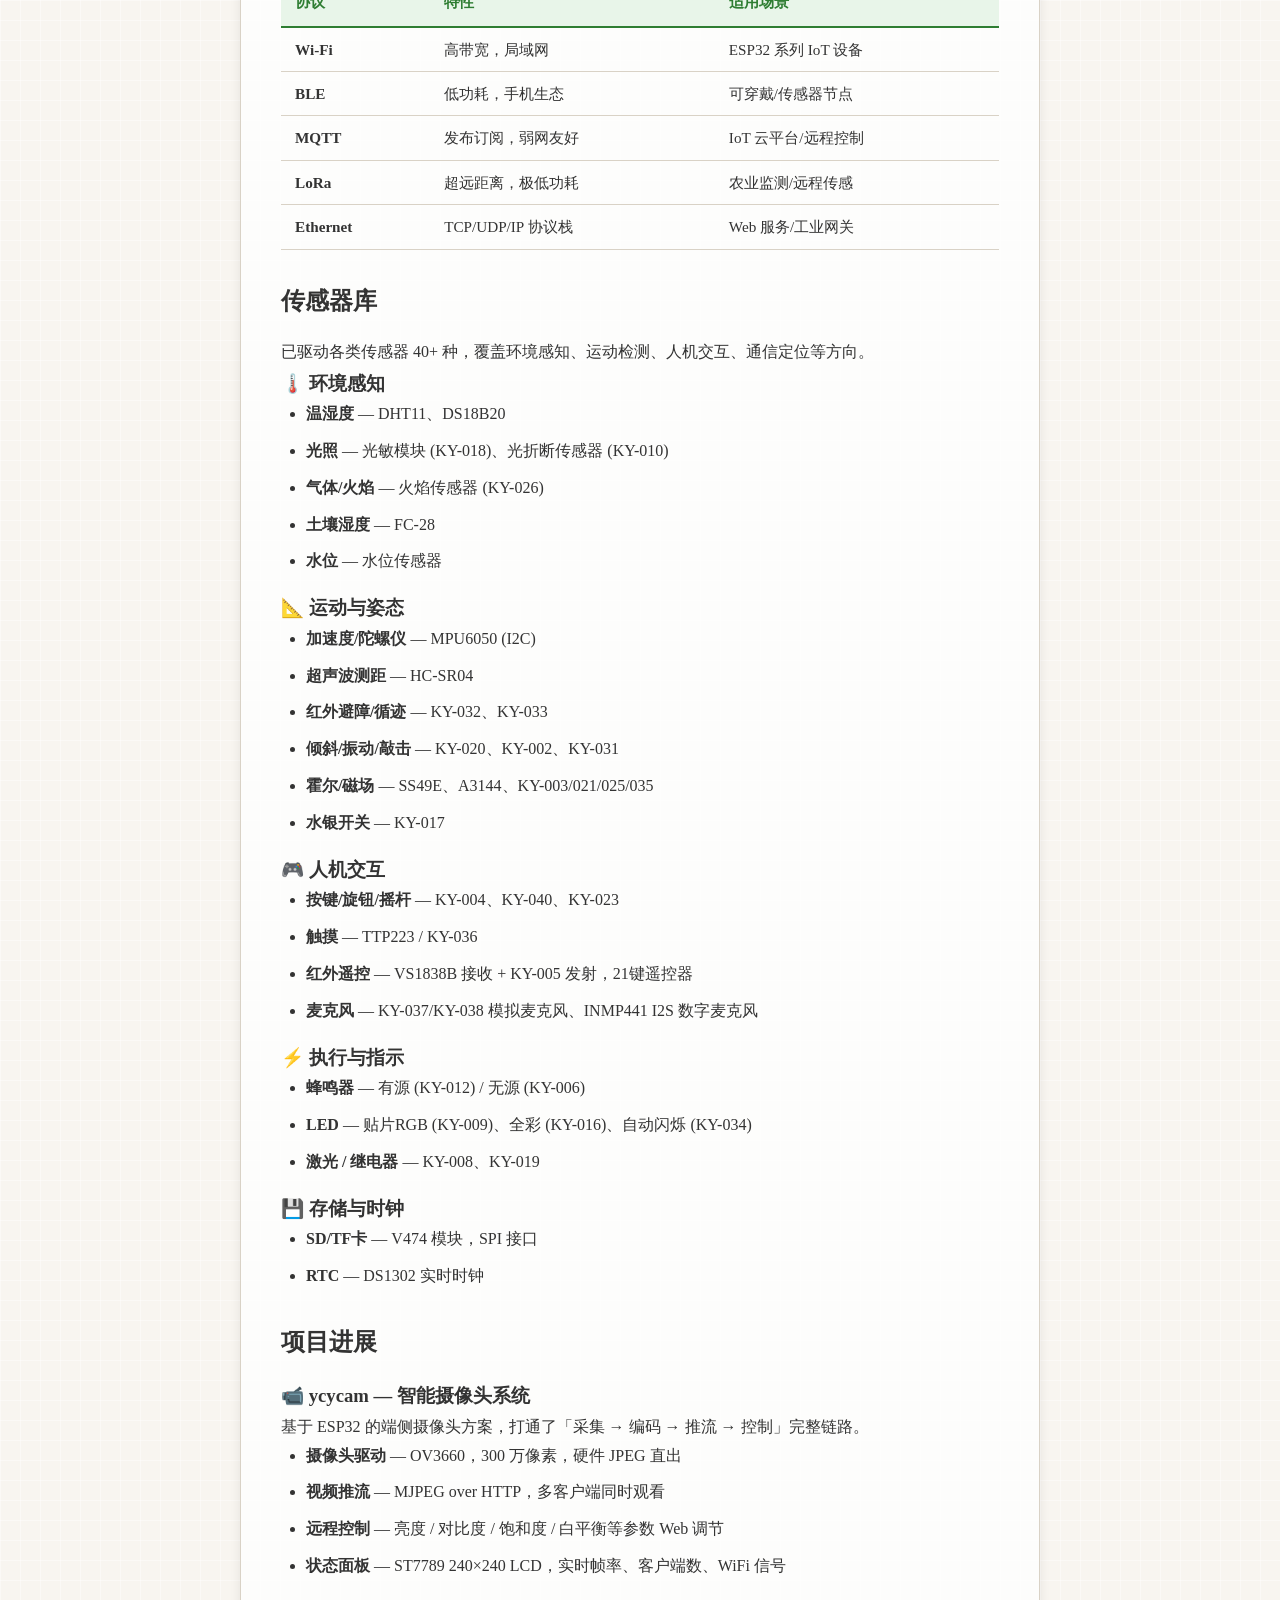
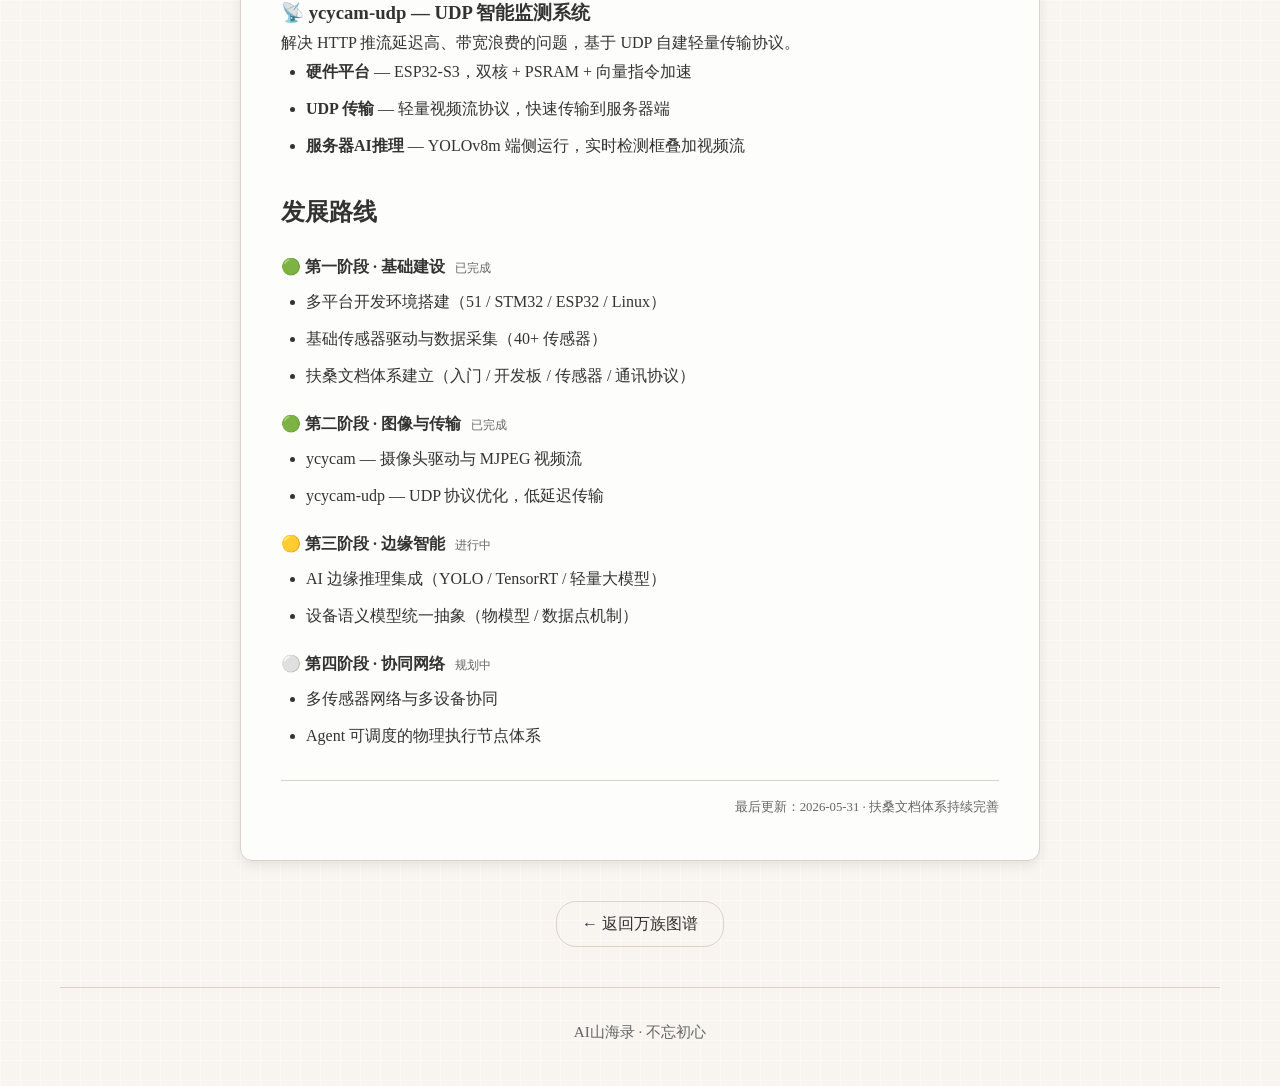
==== commit 25b08e4d: "auto update 2026-05-31 14:01:36" ====
--- a/gods/fusang.html
+++ b/gods/fusang.html
@@ -182,23 +182,20 @@
             <h2>项目进展</h2>
 
             <h3>📹 ycycam — 智能摄像头系统</h3>
-            <p>基于 ESP32 的端侧摄像头方案，打通了「采集 → 编码 → 推流 → 控制」完整链路。OV3660 硬件 JPEG 编码 + MJPEG over HTTP 推流，浏览器即看即用，无需客户端装任何东西。ST7789 LCD 实时显示设备状态与帧率。</p>
+            <p>基于 ESP32 的端侧摄像头方案，打通了「采集 → 编码 → 推流 → 控制」完整链路。</p>
             <ul>
                 <li><strong>摄像头驱动</strong> — OV3660，300 万像素，硬件 JPEG 直出</li>
                 <li><strong>视频推流</strong> — MJPEG over HTTP，多客户端同时观看</li>
                 <li><strong>远程控制</strong> — 亮度 / 对比度 / 饱和度 / 白平衡等参数 Web 调节</li>
                 <li><strong>状态面板</strong> — ST7789 240×240 LCD，实时帧率、客户端数、WiFi 信号</li>
-                <li><strong>低功耗</strong> — 空闲时降频 + Light Sleep，适配电池供电场景</li>
             </ul>
 
             <h3>📡 ycycam-udp — UDP 智能监测系统</h3>
-            <p>解决 HTTP 推流延迟高、带宽浪费的问题，基于 UDP 自建轻量传输协议。ESP32-S3 端 PSRAM 缓冲 + 丢包重传 + 流量控制，实现低延迟、高帧率的实时视频流。集成 <strong>YOLOv8m</strong> 端侧推理，支持物体检测与人脸识别，结果随视频流实时回传。</p>
-            <ul>
-                <li><strong>UDP 传输</strong> — 自研轻量协议，延迟远低于 MJPEG over HTTP</li>
-                <li><strong>可靠性层</strong> — 丢包检测 / 选择性重传 / 自适应码率</li>
-                <li><strong>AI 推理</strong> — YOLOv8m 端侧运行，实时检测框叠加视频流</li>
+            <p>解决 HTTP 推流延迟高、带宽浪费的问题，基于 UDP 自建轻量传输协议。</p>
+            <ul>
                 <li><strong>硬件平台</strong> — ESP32-S3，双核 + PSRAM + 向量指令加速</li>
-                <li><strong>多客户端</strong> — 单设备同时向多个接收端推流</li>
+                <li><strong>UDP 传输</strong> — 轻量视频流协议，快速传输到服务器端</li>
+                <li><strong>服务器AI推理</strong> — YOLOv8m 端侧运行，实时检测框叠加视频流</li>
             </ul>
 
             <h2>发展路线</h2>
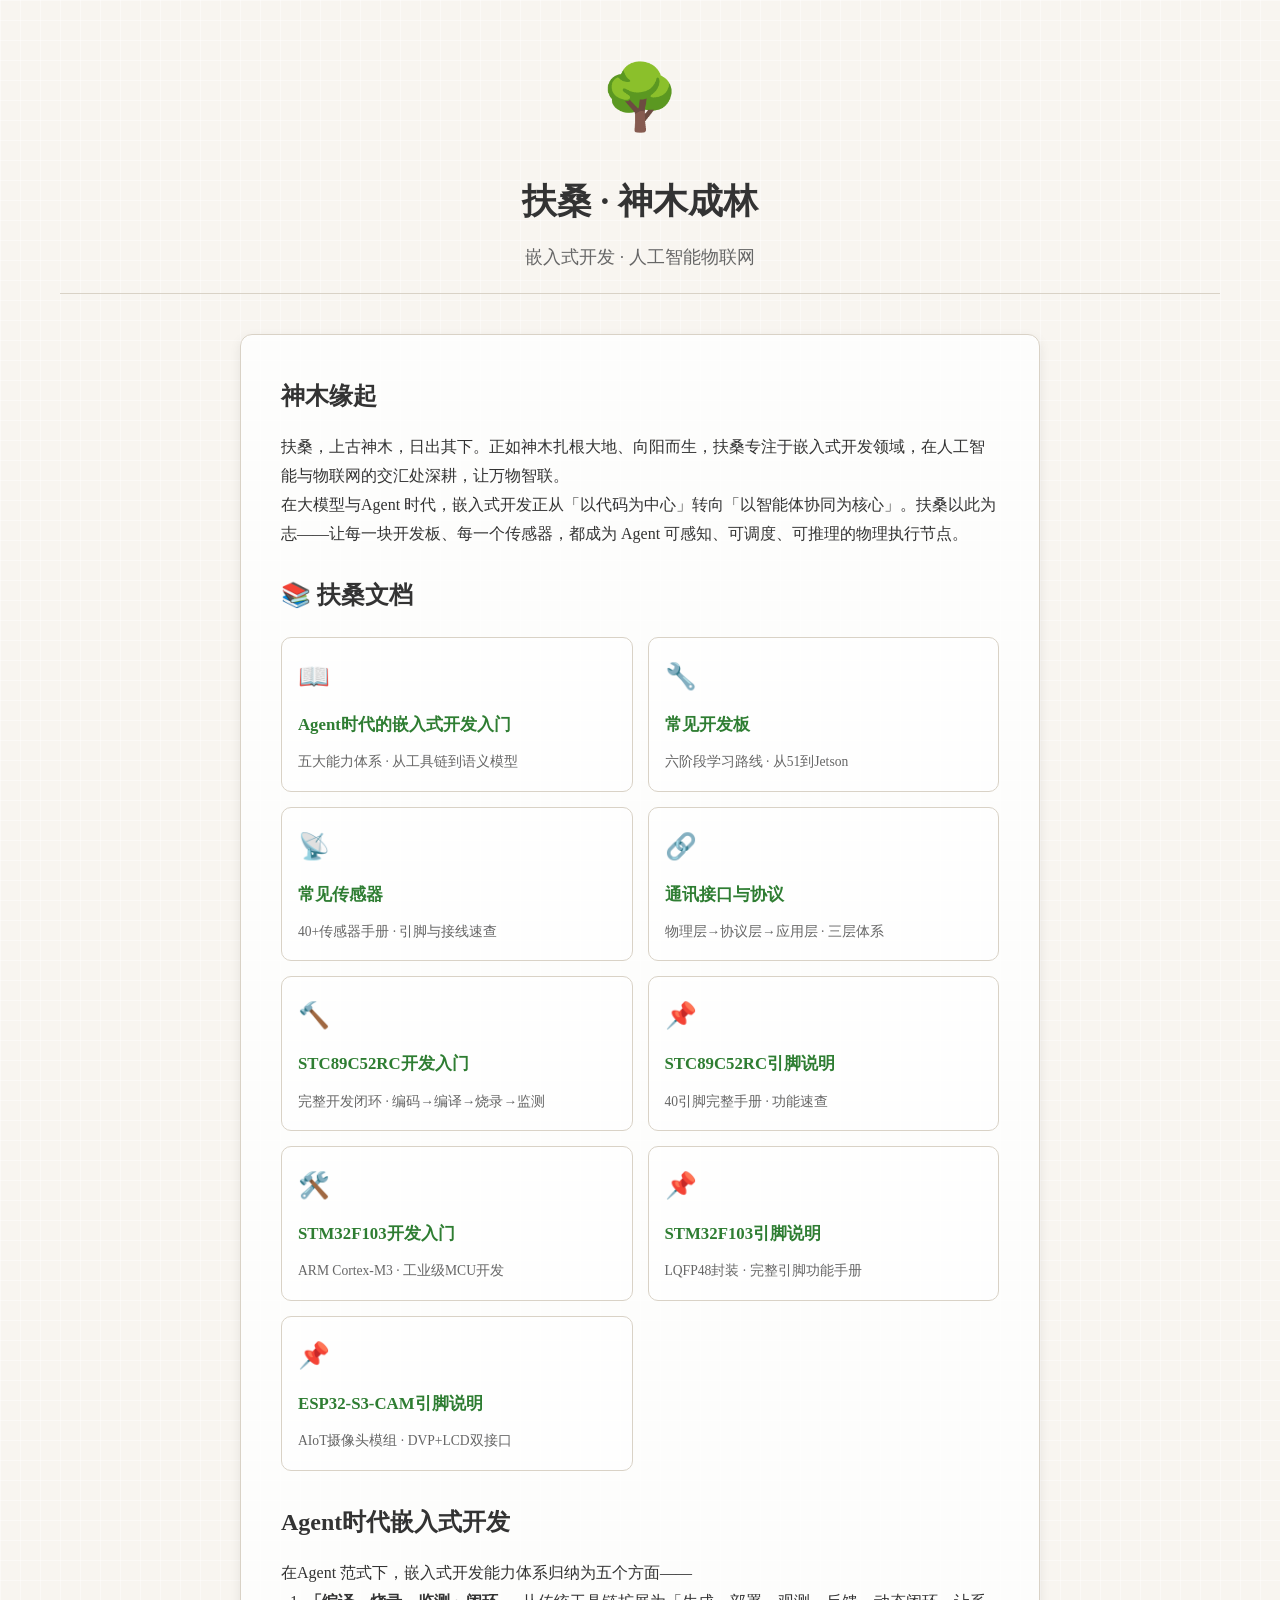
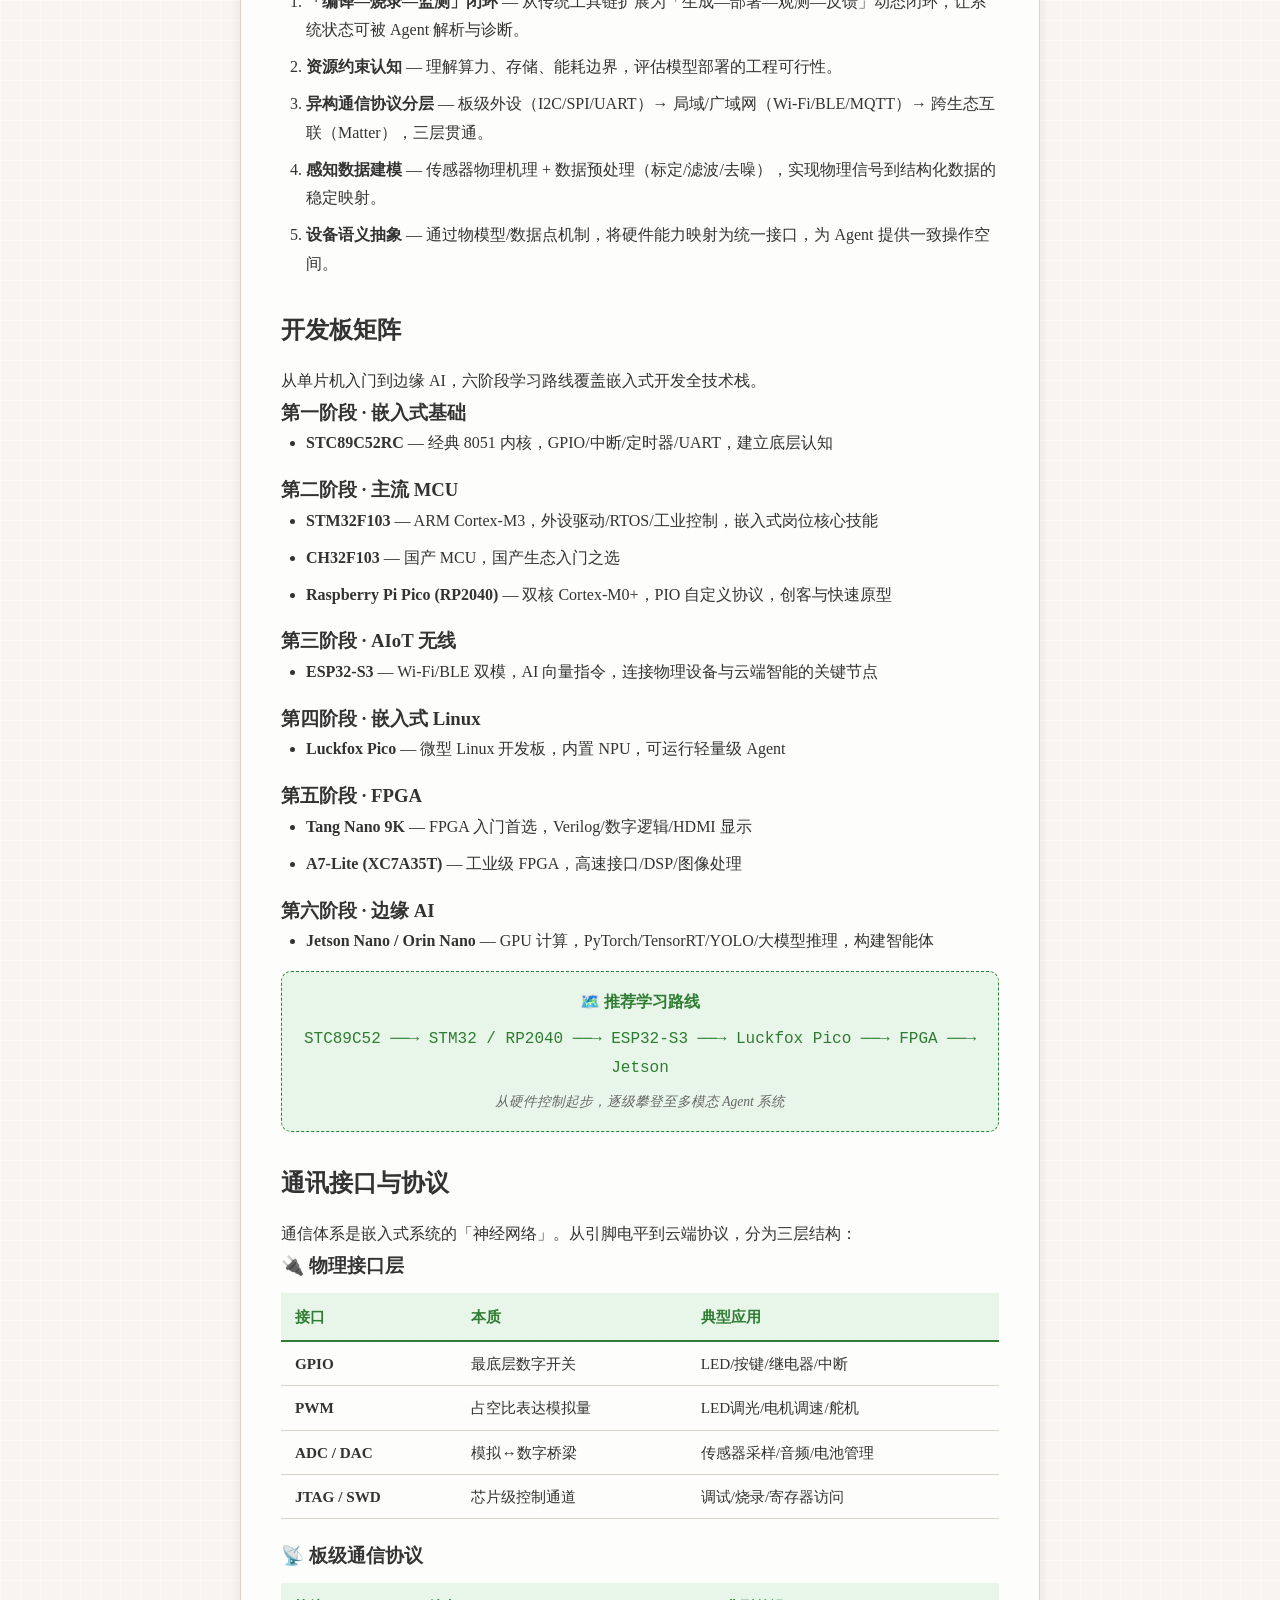
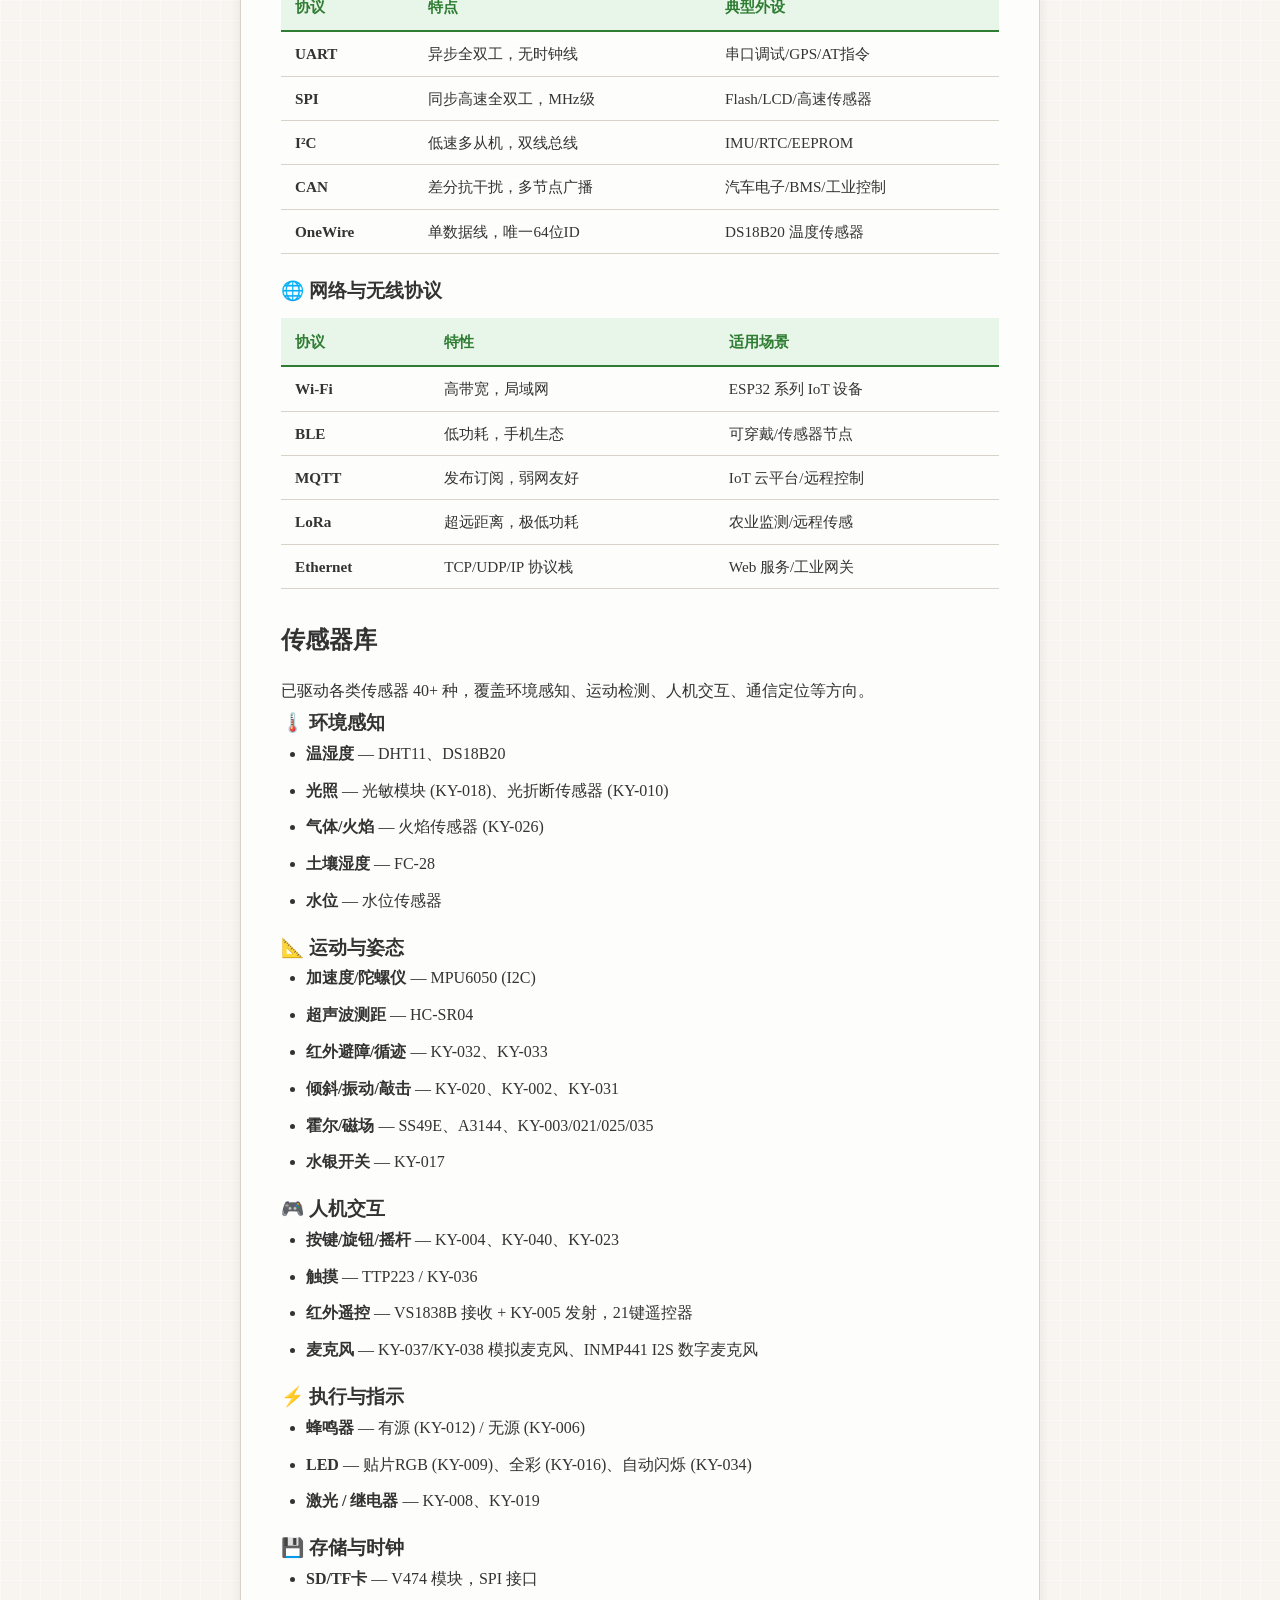
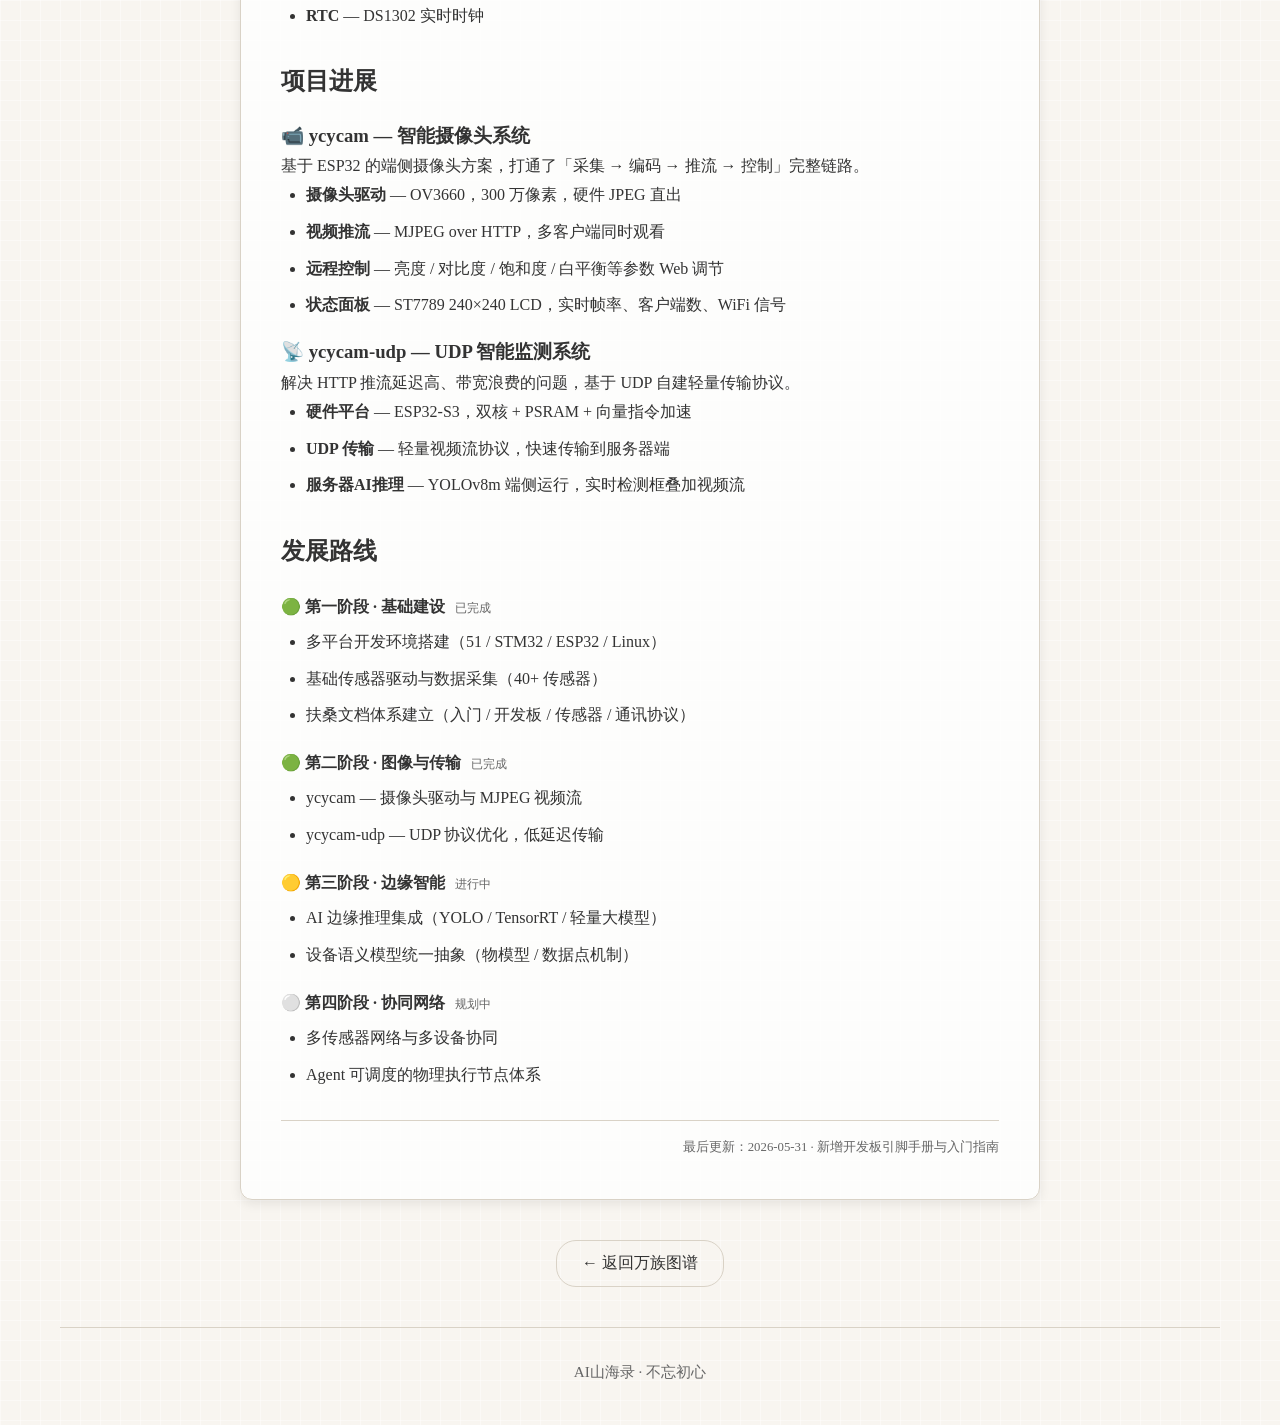
==== commit b6777e8e: "docs(fusang): update doc links with new README and PIN files" ====
--- a/gods/fusang.html
+++ b/gods/fusang.html
@@ -42,10 +42,30 @@
                         <span class="doc-title">通讯接口与协议</span>
                         <span class="doc-desc">物理层→协议层→应用层 · 三层体系</span>
                     </a>
-                    <a href="../docs/fusang_embedding/STC89C52RC.md" class="doc-card" target="_blank">
+                    <a href="../docs/fusang_embedding/STC89C52RC_README.md" class="doc-card" target="_blank">
                         <span class="doc-icon">🔨</span>
-                        <span class="doc-title">嵌入式开发流程</span>
-                        <span class="doc-desc">STC89C52RC实战 · 编码→编译→烧录</span>
+                        <span class="doc-title">STC89C52RC开发入门</span>
+                        <span class="doc-desc">完整开发闭环 · 编码→编译→烧录→监测</span>
+                    </a>
+                    <a href="../docs/fusang_embedding/STC89C52RC_PIN.md" class="doc-card" target="_blank">
+                        <span class="doc-icon">📌</span>
+                        <span class="doc-title">STC89C52RC引脚说明</span>
+                        <span class="doc-desc">40引脚完整手册 · 功能速查</span>
+                    </a>
+                    <a href="../docs/fusang_embedding/STM32F103_README.md" class="doc-card" target="_blank">
+                        <span class="doc-icon">🛠️</span>
+                        <span class="doc-title">STM32F103开发入门</span>
+                        <span class="doc-desc">ARM Cortex-M3 · 工业级MCU开发</span>
+                    </a>
+                    <a href="../docs/fusang_embedding/STM32F103_PIN.md" class="doc-card" target="_blank">
+                        <span class="doc-icon">📌</span>
+                        <span class="doc-title">STM32F103引脚说明</span>
+                        <span class="doc-desc">LQFP48封装 · 完整引脚功能手册</span>
+                    </a>
+                    <a href="../docs/fusang_embedding/ESP32S3CAM_PIN.md" class="doc-card" target="_blank">
+                        <span class="doc-icon">📌</span>
+                        <span class="doc-title">ESP32-S3-CAM引脚说明</span>
+                        <span class="doc-desc">AIoT摄像头模组 · DVP+LCD双接口</span>
                     </a>
                 </div>
             </div>
@@ -227,7 +247,7 @@
                 </ul>
             </div>
 
-            <p class="update-note">最后更新：2026-05-31 · 扶桑文档体系持续完善</p>
+            <p class="update-note">最后更新：2026-05-31 · 新增开发板引脚手册与入门指南</p>
         </section>
 
         <nav class="back-nav">
--- a/styles/main.css
+++ b/styles/main.css
@@ -27,6 +27,8 @@
     --earth-light: #efebe9;
     --center: #ba68c8;
     --center-light: #f3e5f5;
+    --sky: #7c6ff7;
+    --sky-light: #f3f0ff;
 }
 
 body {
@@ -81,6 +83,68 @@
 }
 
 .intro p {
+    margin-bottom: 1em;
+}
+
+/* 女娲·天部 */
+.god-card.sky {
+    box-shadow: inset 0 3px 0 0 var(--sky);
+    color: var(--heading-color);
+}
+.god-card.sky .tag {
+    background: var(--sky-light);
+    color: var(--sky);
+}
+
+/* 金部 */
+.god-card.metal {
+    box-shadow: inset 0 3px 0 0 var(--metal);
+    color: var(--heading-color);
+}
+.god-card.metal .tag {
+    background: var(--metal-light);
+    color: var(--metal);
+}
+
+/* 木部 */
+.god-card.wood {
+    box-shadow: inset 0 3px 0 0 var(--wood);
+    color: var(--heading-color);
+}
+.god-card.wood .tag {
+    background: var(--wood-light);
+    color: var(--wood);
+}
+
+/* 水部 */
+.god-card.water {
+    box-shadow: inset 0 3px 0 0 var(--water);
+    color: var(--heading-color);
+}
+.god-card.water .tag {
+    background: var(--water-light);
+    color: var(--water);
+}
+
+/* 火部 */
+.god-card.fire {
+    box-shadow: inset 0 3px 0 0 var(--fire);
+    color: var(--heading-color);
+}
+.god-card.fire .tag {
+    background: var(--fire-light);
+    color: var(--fire);
+}
+
+/* 土部 */
+.god-card.earth {
+    box-shadow: inset 0 3px 0 0 var(--earth);
+    color: var(--heading-color);
+}
+.god-card.earth .tag {
+    background: var(--earth-light);
+    color: var(--earth);
+}
     margin-bottom: 15px;
 }
 
@@ -229,6 +293,11 @@
     border-color: var(--center);
     color: var(--center);
     background-color: var(--center-light);
+}
+.god-card.sky {
+    border-color: var(--sky);
+    color: var(--sky);
+    background-color: var(--sky-light);
 }
 
 .map-footer {
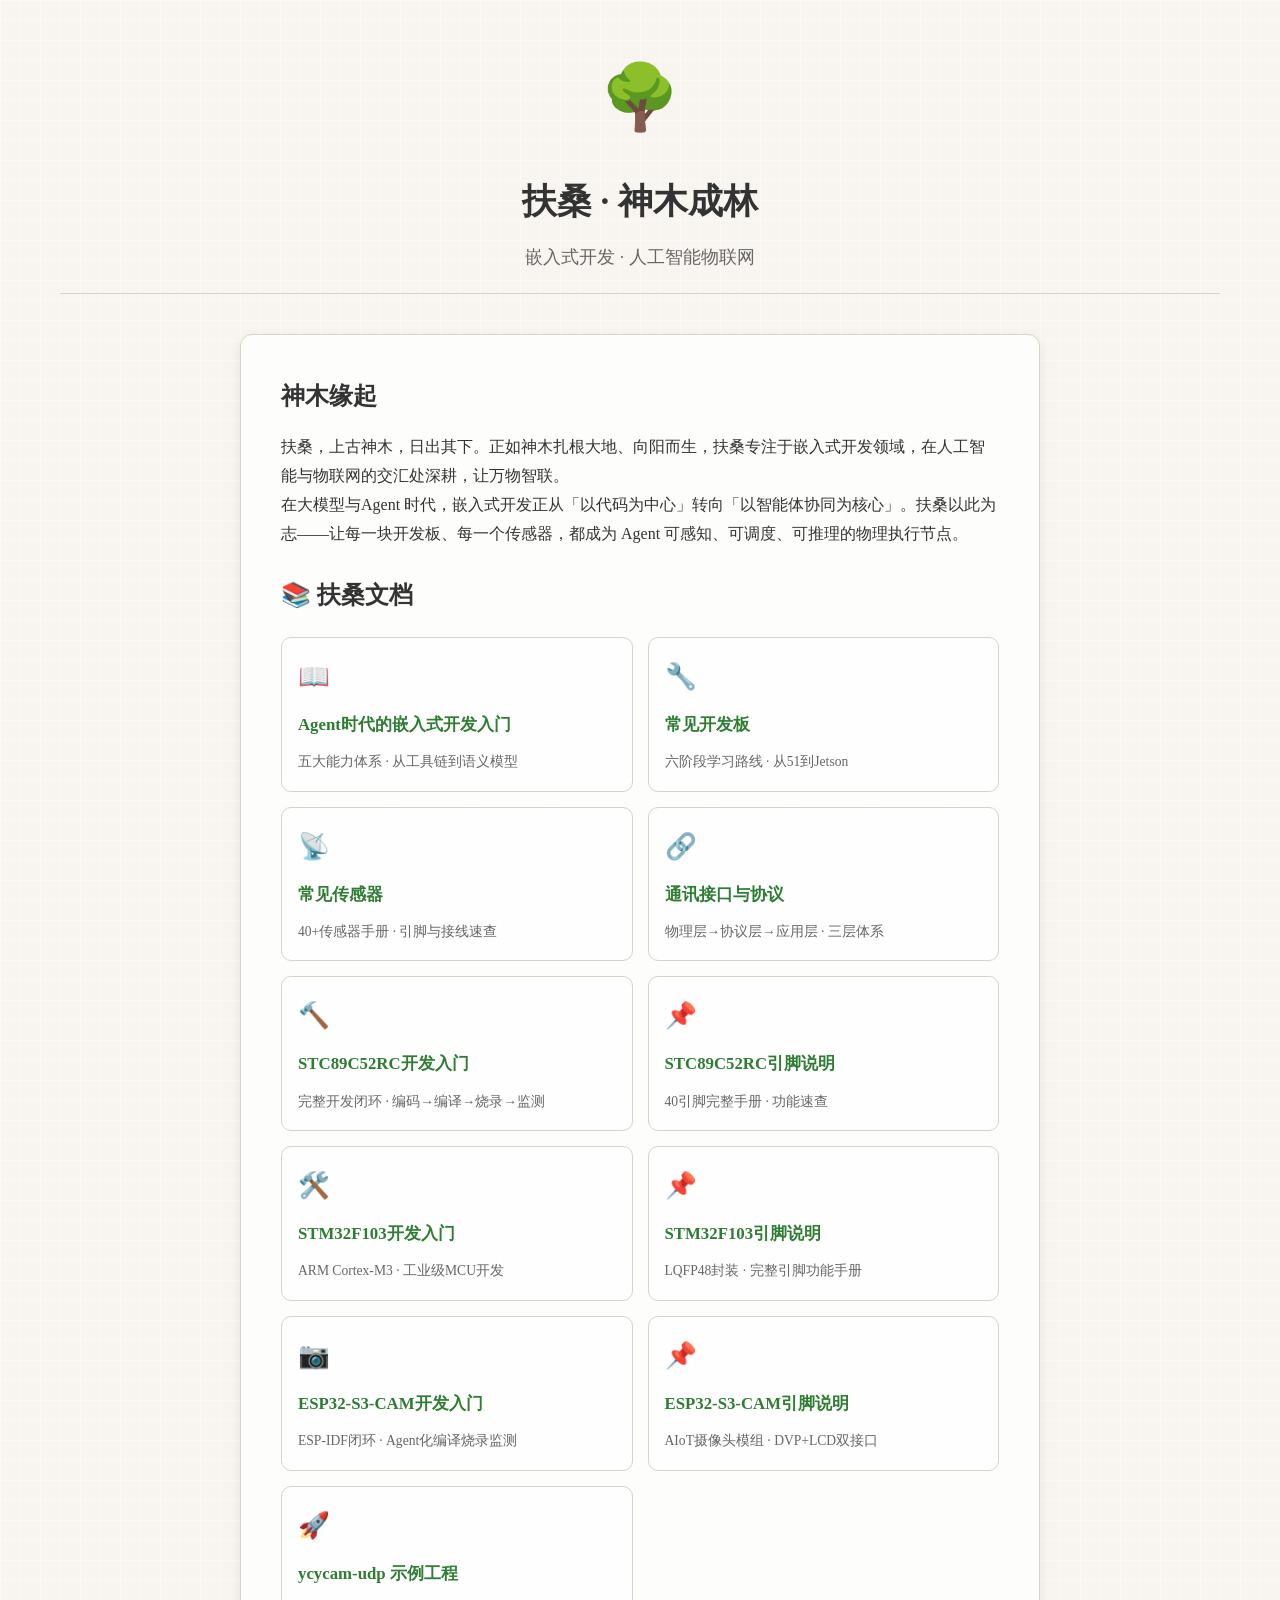
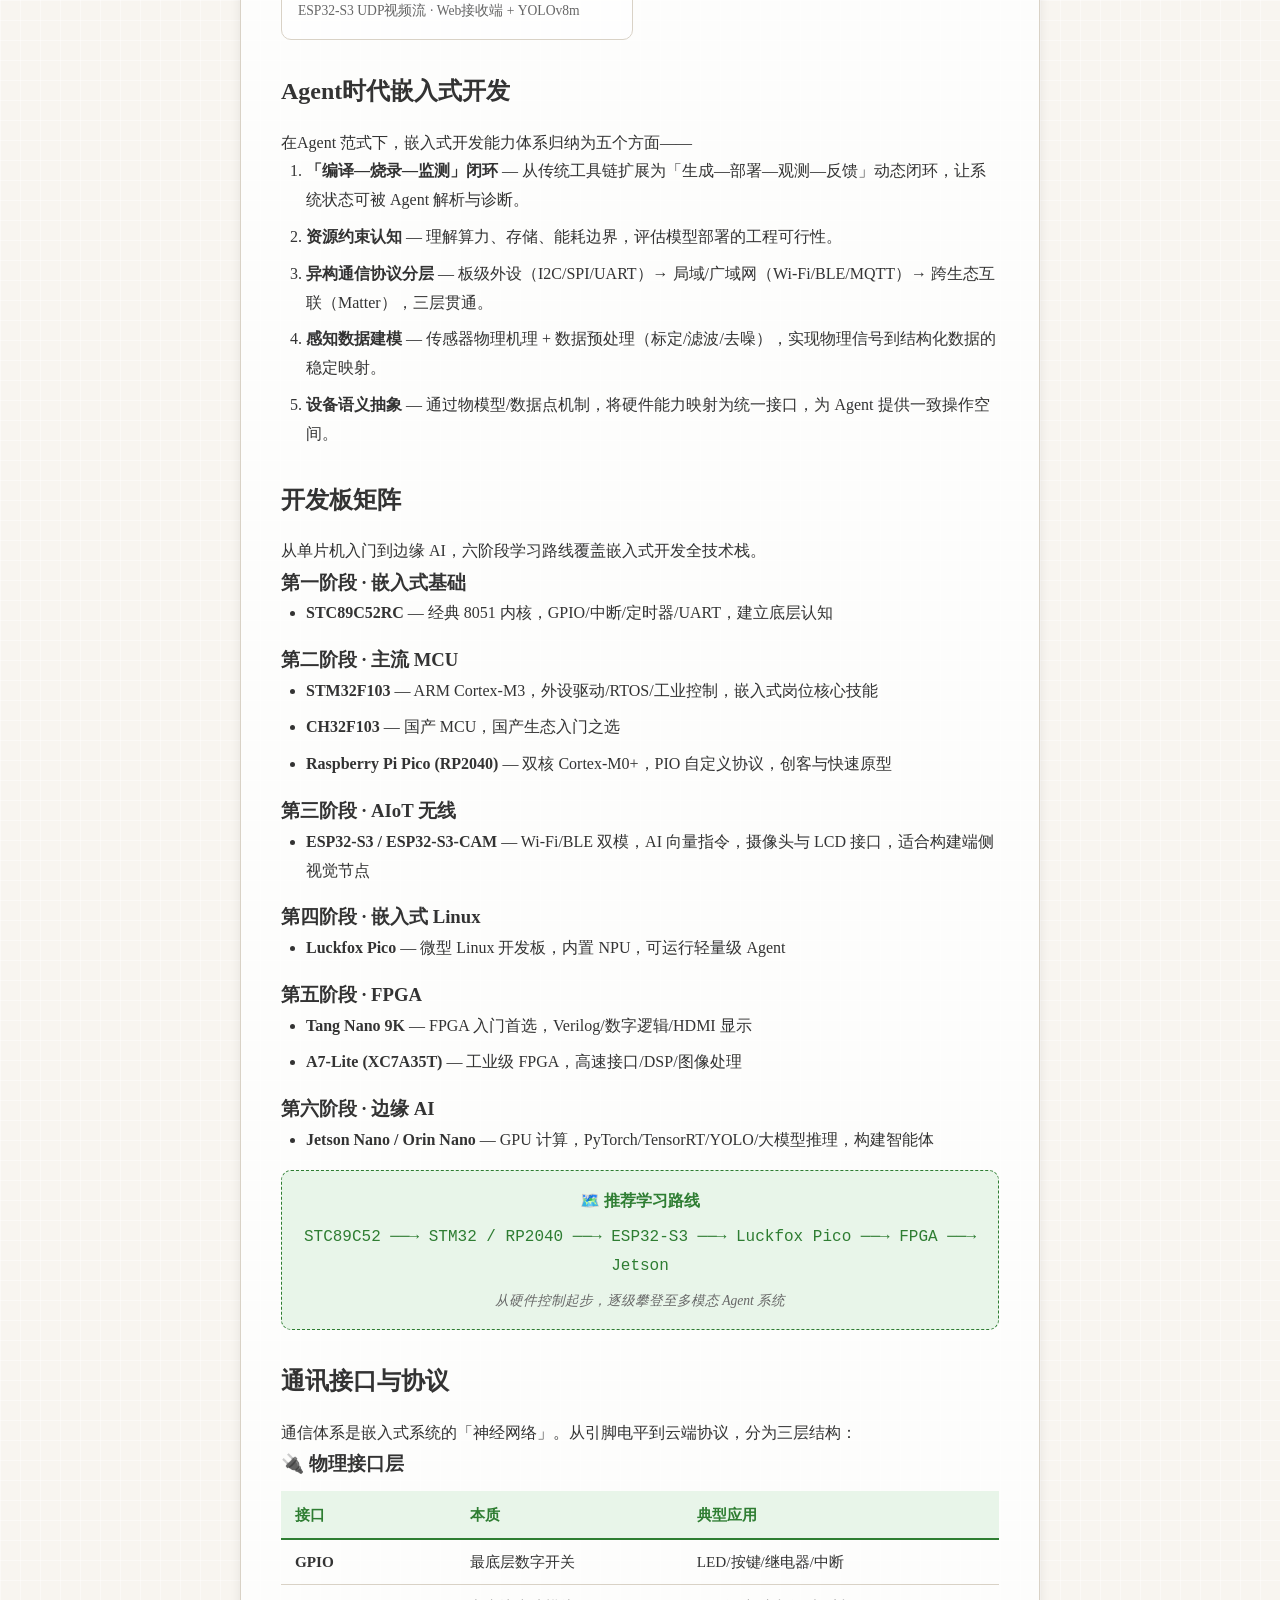
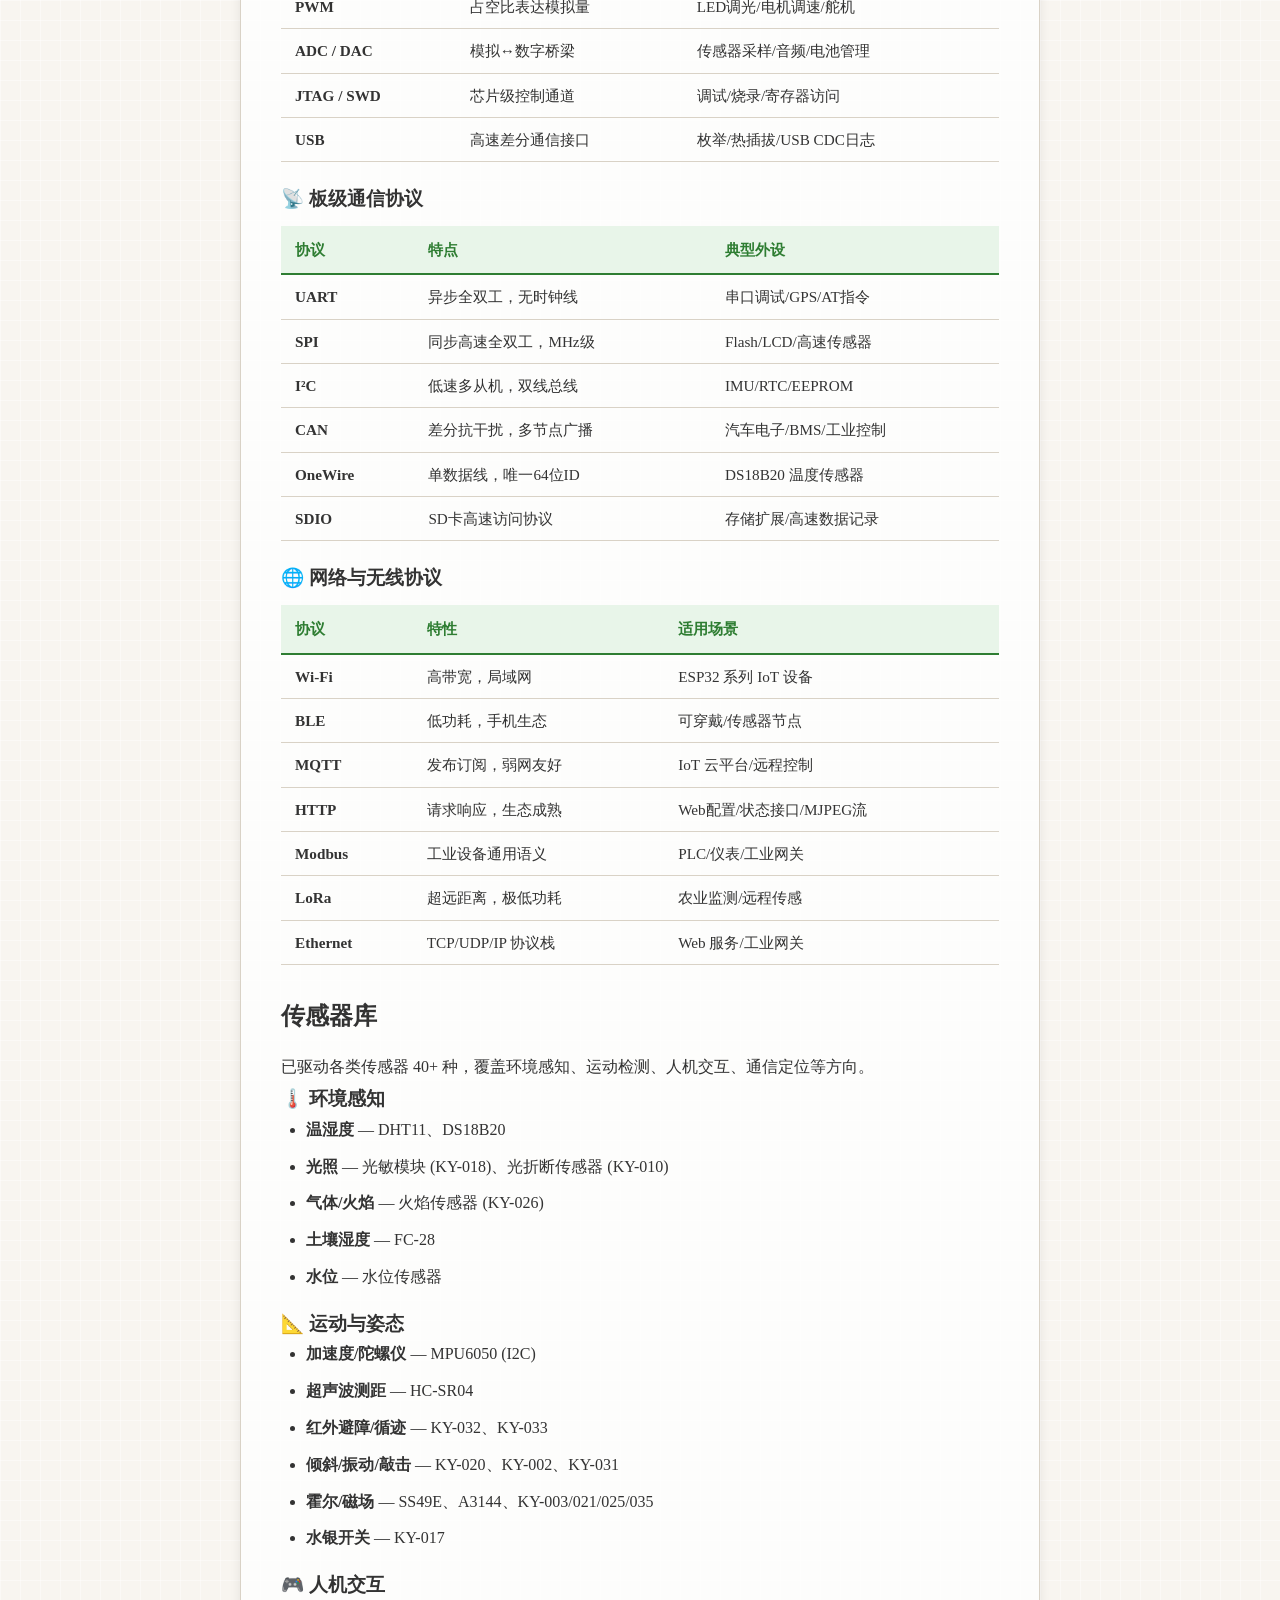
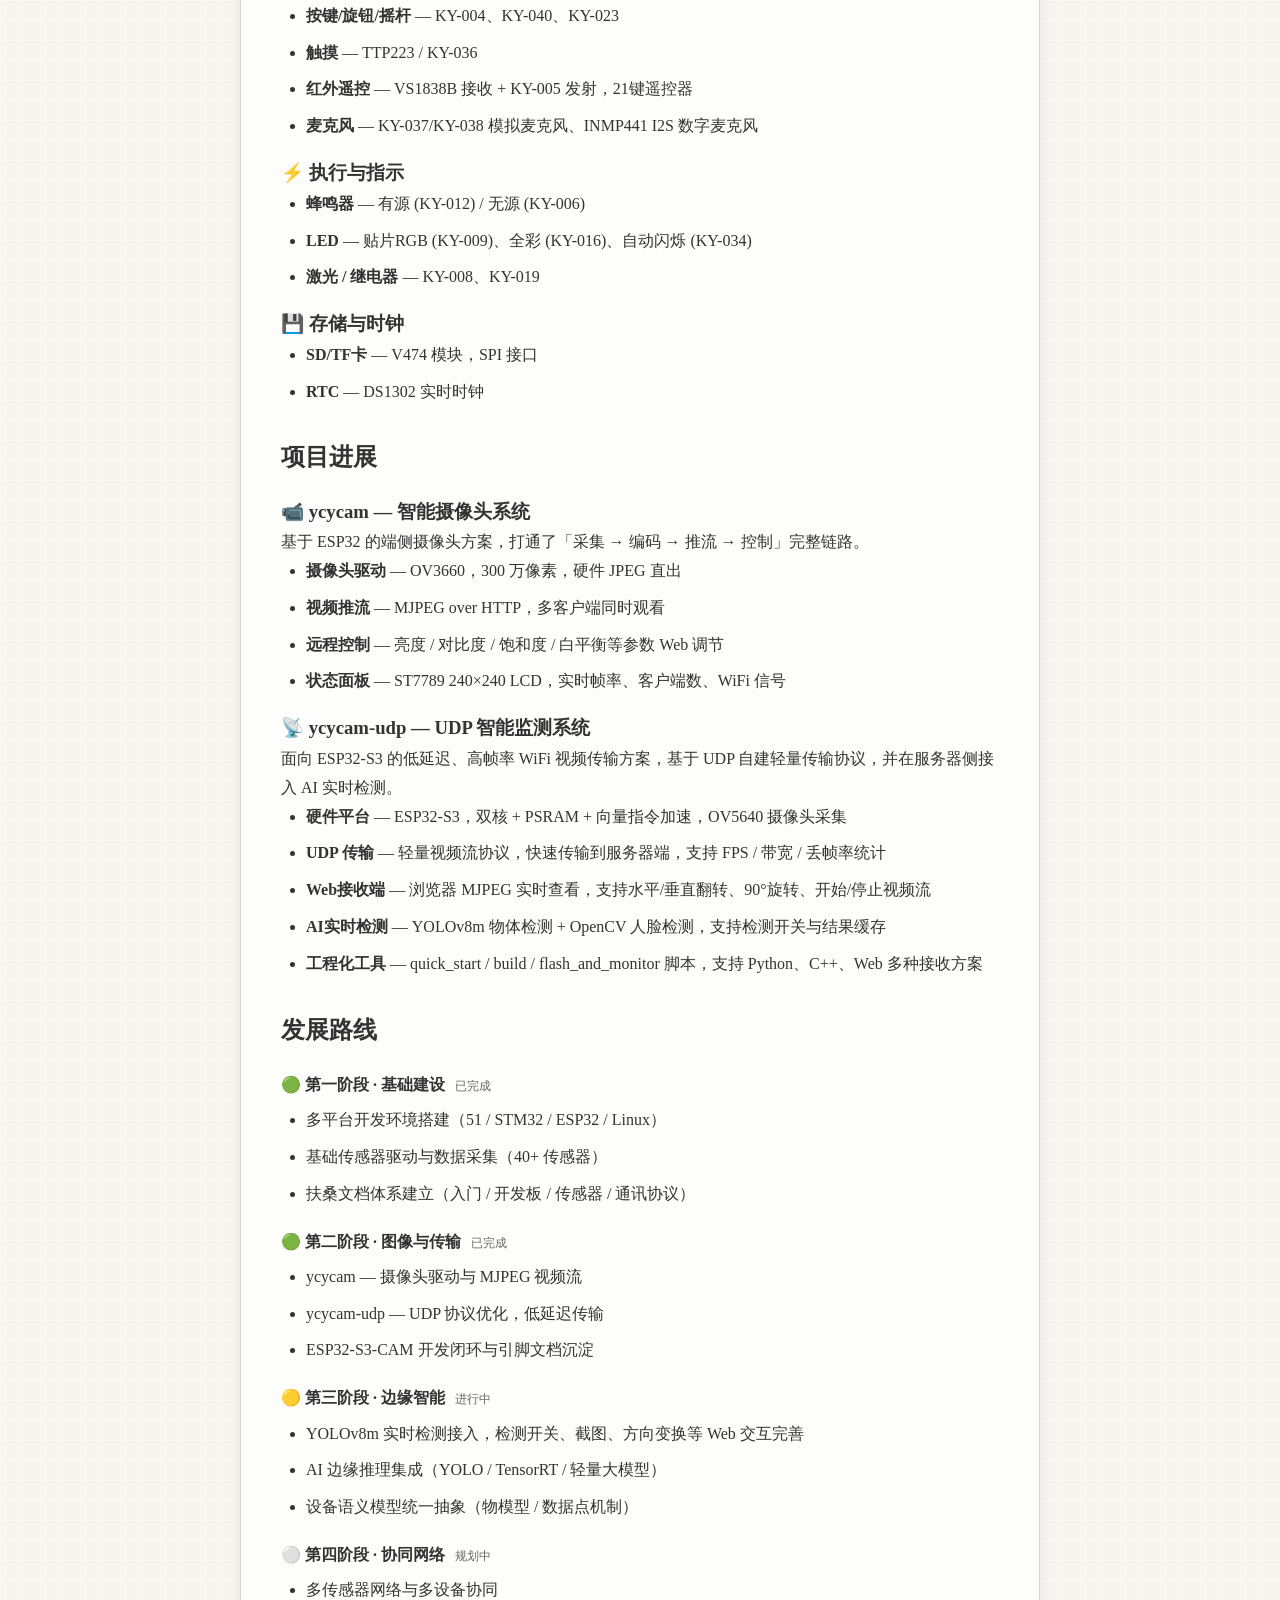
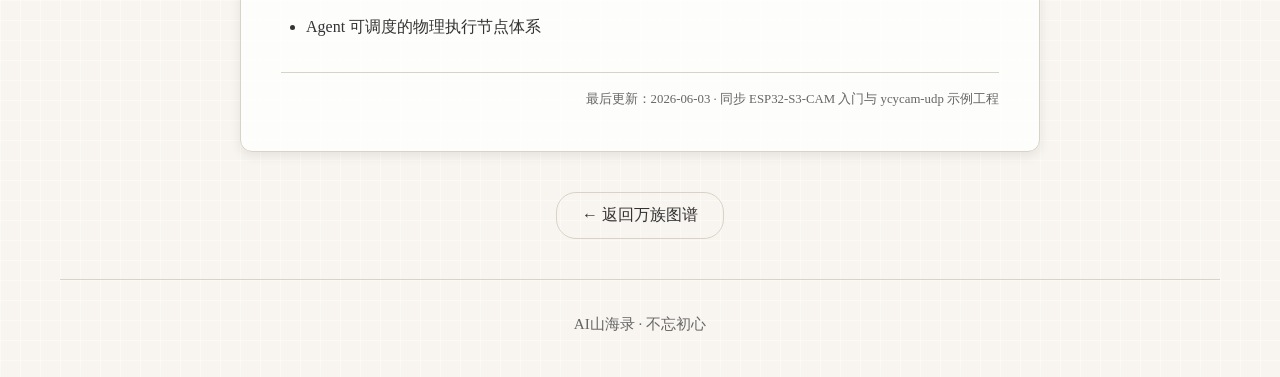
==== commit 730d48db: "auto update 2026-06-03 01:24:37" ====
--- a/gods/fusang.html
+++ b/gods/fusang.html
@@ -62,10 +62,20 @@
                         <span class="doc-title">STM32F103引脚说明</span>
                         <span class="doc-desc">LQFP48封装 · 完整引脚功能手册</span>
                     </a>
+                    <a href="../docs/fusang_embedding/ESP32S3CAM_README.md" class="doc-card" target="_blank">
+                        <span class="doc-icon">📷</span>
+                        <span class="doc-title">ESP32-S3-CAM开发入门</span>
+                        <span class="doc-desc">ESP-IDF闭环 · Agent化编译烧录监测</span>
+                    </a>
                     <a href="../docs/fusang_embedding/ESP32S3CAM_PIN.md" class="doc-card" target="_blank">
                         <span class="doc-icon">📌</span>
                         <span class="doc-title">ESP32-S3-CAM引脚说明</span>
                         <span class="doc-desc">AIoT摄像头模组 · DVP+LCD双接口</span>
+                    </a>
+                    <a href="../docs/fusang_embedding/ycycam-udp-demo/README.md" class="doc-card" target="_blank">
+                        <span class="doc-icon">🚀</span>
+                        <span class="doc-title">ycycam-udp 示例工程</span>
+                        <span class="doc-desc">ESP32-S3 UDP视频流 · Web接收端 + YOLOv8m</span>
                     </a>
                 </div>
             </div>
@@ -99,7 +109,7 @@
 
             <h3>第三阶段 · AIoT 无线</h3>
             <ul>
-                <li><strong>ESP32-S3</strong> — Wi-Fi/BLE 双模，AI 向量指令，连接物理设备与云端智能的关键节点</li>
+                <li><strong>ESP32-S3 / ESP32-S3-CAM</strong> — Wi-Fi/BLE 双模，AI 向量指令，摄像头与 LCD 接口，适合构建端侧视觉节点</li>
             </ul>
 
             <h3>第四阶段 · 嵌入式 Linux</h3>
@@ -134,6 +144,7 @@
                 <tr><td><strong>PWM</strong></td><td>占空比表达模拟量</td><td>LED调光/电机调速/舵机</td></tr>
                 <tr><td><strong>ADC / DAC</strong></td><td>模拟↔数字桥梁</td><td>传感器采样/音频/电池管理</td></tr>
                 <tr><td><strong>JTAG / SWD</strong></td><td>芯片级控制通道</td><td>调试/烧录/寄存器访问</td></tr>
+                <tr><td><strong>USB</strong></td><td>高速差分通信接口</td><td>枚举/热插拔/USB CDC日志</td></tr>
             </table>
 
             <h3>📡 板级通信协议</h3>
@@ -144,6 +155,7 @@
                 <tr><td><strong>I²C</strong></td><td>低速多从机，双线总线</td><td>IMU/RTC/EEPROM</td></tr>
                 <tr><td><strong>CAN</strong></td><td>差分抗干扰，多节点广播</td><td>汽车电子/BMS/工业控制</td></tr>
                 <tr><td><strong>OneWire</strong></td><td>单数据线，唯一64位ID</td><td>DS18B20 温度传感器</td></tr>
+                <tr><td><strong>SDIO</strong></td><td>SD卡高速访问协议</td><td>存储扩展/高速数据记录</td></tr>
             </table>
 
             <h3>🌐 网络与无线协议</h3>
@@ -152,6 +164,8 @@
                 <tr><td><strong>Wi-Fi</strong></td><td>高带宽，局域网</td><td>ESP32 系列 IoT 设备</td></tr>
                 <tr><td><strong>BLE</strong></td><td>低功耗，手机生态</td><td>可穿戴/传感器节点</td></tr>
                 <tr><td><strong>MQTT</strong></td><td>发布订阅，弱网友好</td><td>IoT 云平台/远程控制</td></tr>
+                <tr><td><strong>HTTP</strong></td><td>请求响应，生态成熟</td><td>Web配置/状态接口/MJPEG流</td></tr>
+                <tr><td><strong>Modbus</strong></td><td>工业设备通用语义</td><td>PLC/仪表/工业网关</td></tr>
                 <tr><td><strong>LoRa</strong></td><td>超远距离，极低功耗</td><td>农业监测/远程传感</td></tr>
                 <tr><td><strong>Ethernet</strong></td><td>TCP/UDP/IP 协议栈</td><td>Web 服务/工业网关</td></tr>
             </table>
@@ -211,11 +225,13 @@
             </ul>
 
             <h3>📡 ycycam-udp — UDP 智能监测系统</h3>
-            <p>解决 HTTP 推流延迟高、带宽浪费的问题，基于 UDP 自建轻量传输协议。</p>
-            <ul>
-                <li><strong>硬件平台</strong> — ESP32-S3，双核 + PSRAM + 向量指令加速</li>
-                <li><strong>UDP 传输</strong> — 轻量视频流协议，快速传输到服务器端</li>
-                <li><strong>服务器AI推理</strong> — YOLOv8m 端侧运行，实时检测框叠加视频流</li>
+            <p>面向 ESP32-S3 的低延迟、高帧率 WiFi 视频传输方案，基于 UDP 自建轻量传输协议，并在服务器侧接入 AI 实时检测。</p>
+            <ul>
+                <li><strong>硬件平台</strong> — ESP32-S3，双核 + PSRAM + 向量指令加速，OV5640 摄像头采集</li>
+                <li><strong>UDP 传输</strong> — 轻量视频流协议，快速传输到服务器端，支持 FPS / 带宽 / 丢帧率统计</li>
+                <li><strong>Web接收端</strong> — 浏览器 MJPEG 实时查看，支持水平/垂直翻转、90°旋转、开始/停止视频流</li>
+                <li><strong>AI实时检测</strong> — YOLOv8m 物体检测 + OpenCV 人脸检测，支持检测开关与结果缓存</li>
+                <li><strong>工程化工具</strong> — quick_start / build / flash_and_monitor 脚本，支持 Python、C++、Web 多种接收方案</li>
             </ul>
 
             <h2>发展路线</h2>
@@ -232,10 +248,12 @@
                 <ul>
                     <li>ycycam — 摄像头驱动与 MJPEG 视频流</li>
                     <li>ycycam-udp — UDP 协议优化，低延迟传输</li>
+                    <li>ESP32-S3-CAM 开发闭环与引脚文档沉淀</li>
                 </ul>
 
                 <h3>🟡 第三阶段 · 边缘智能 <span class="roadmap-status">进行中</span></h3>
                 <ul>
+                    <li>YOLOv8m 实时检测接入，检测开关、截图、方向变换等 Web 交互完善</li>
                     <li>AI 边缘推理集成（YOLO / TensorRT / 轻量大模型）</li>
                     <li>设备语义模型统一抽象（物模型 / 数据点机制）</li>
                 </ul>
@@ -247,7 +265,7 @@
                 </ul>
             </div>
 
-            <p class="update-note">最后更新：2026-05-31 · 新增开发板引脚手册与入门指南</p>
+            <p class="update-note">最后更新：2026-06-03 · 同步 ESP32-S3-CAM 入门与 ycycam-udp 示例工程</p>
         </section>
 
         <nav class="back-nav">
